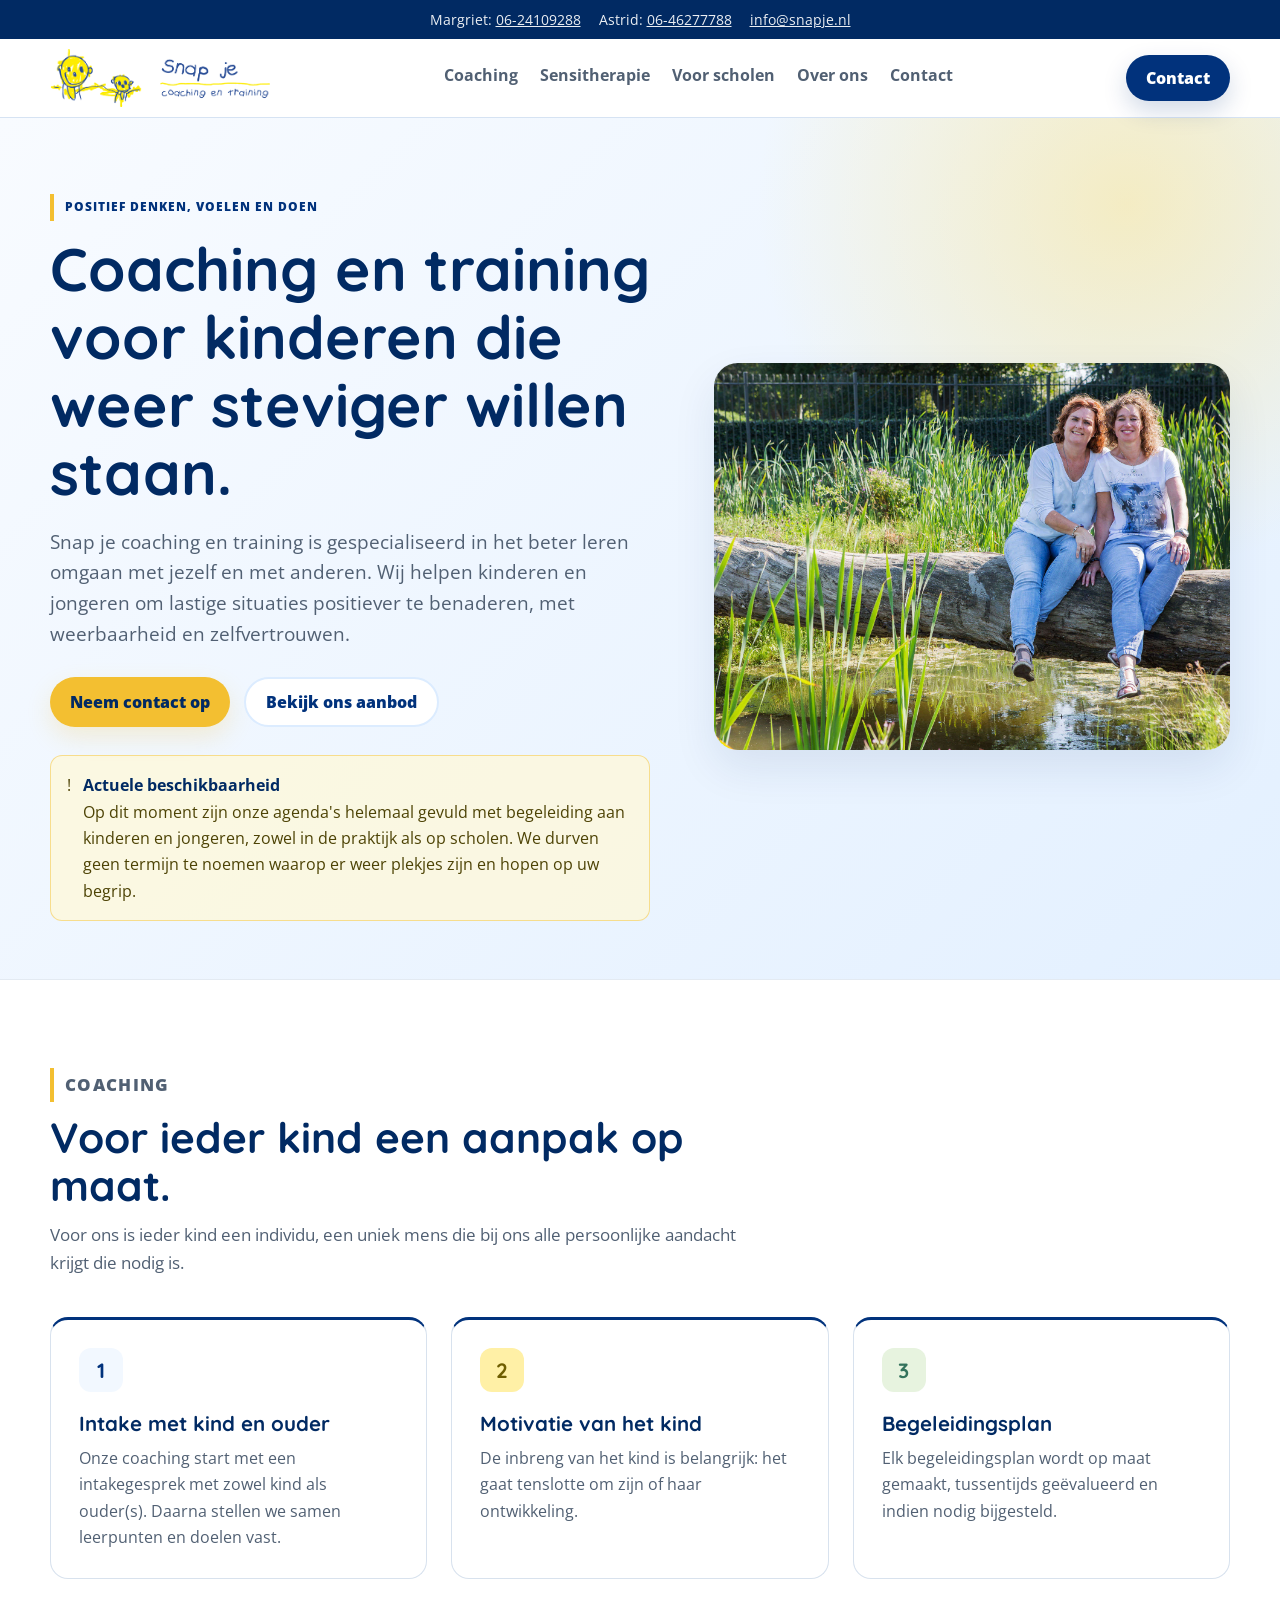
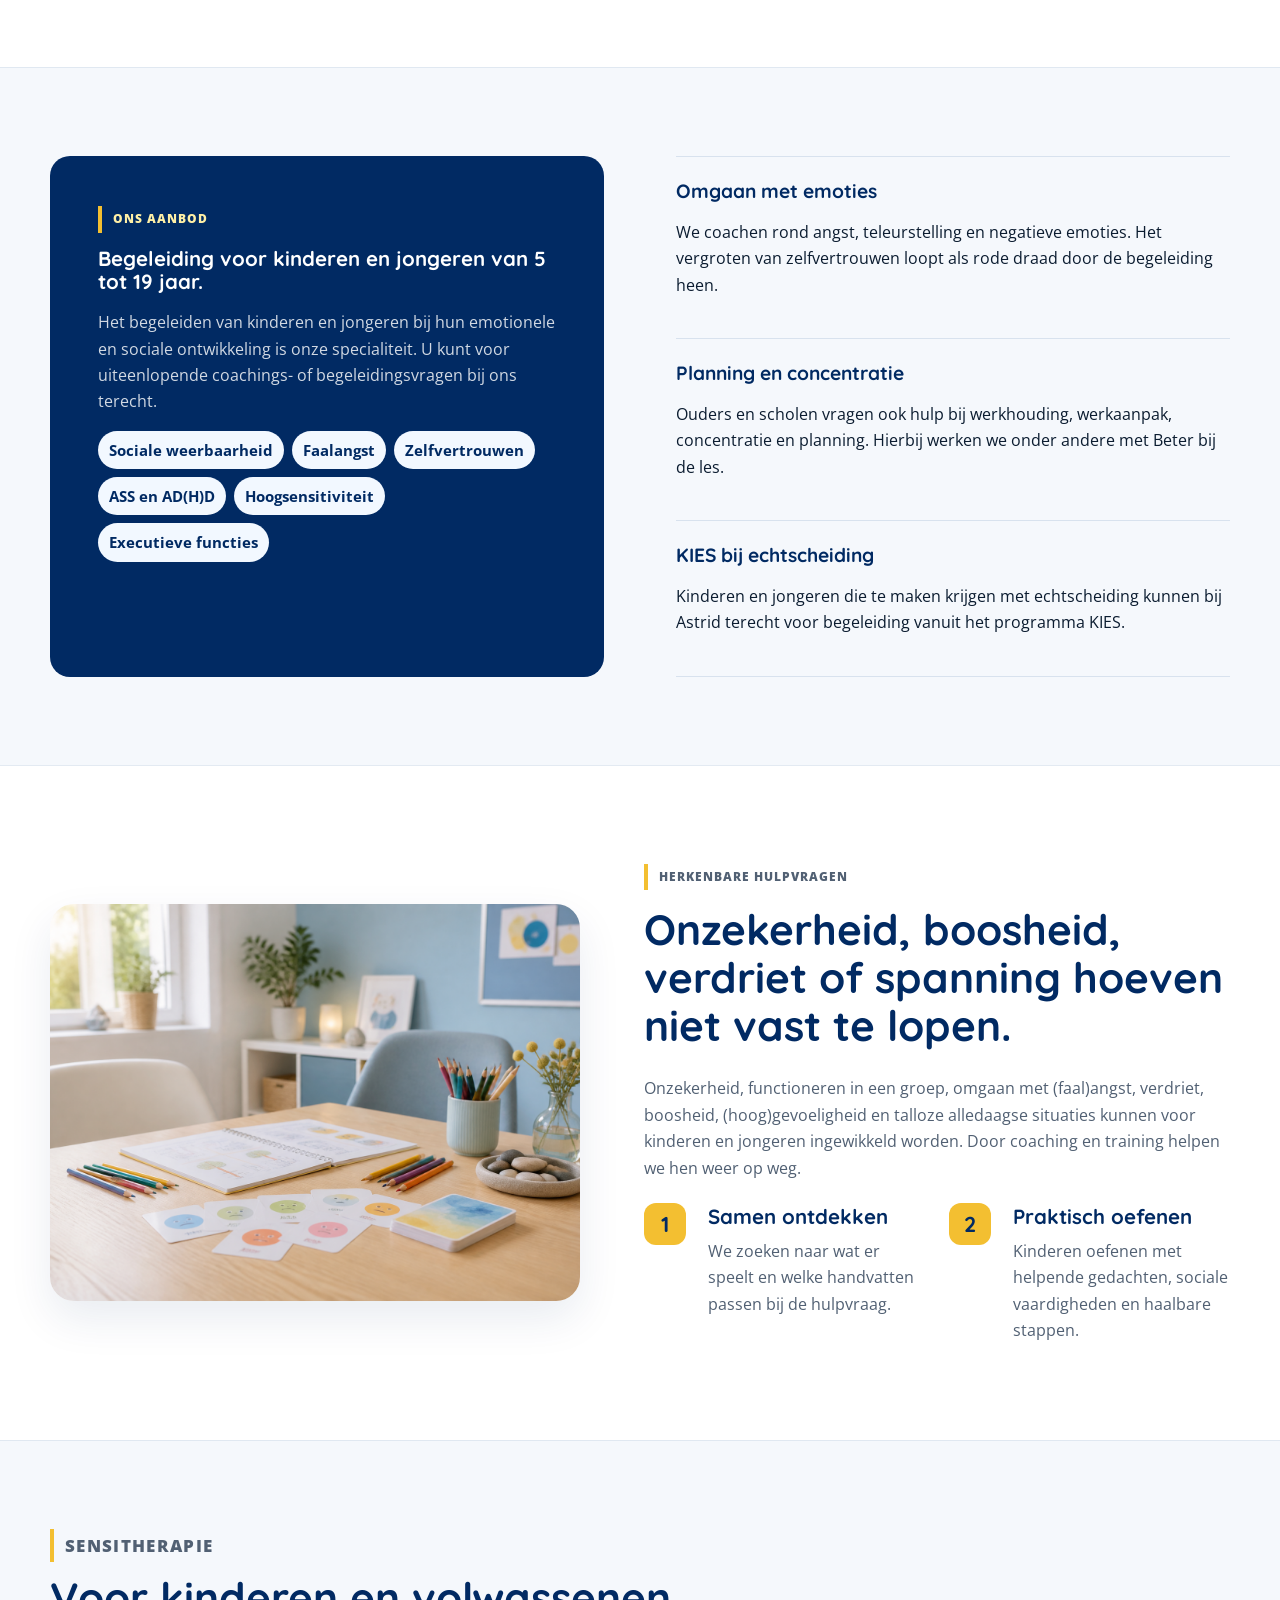
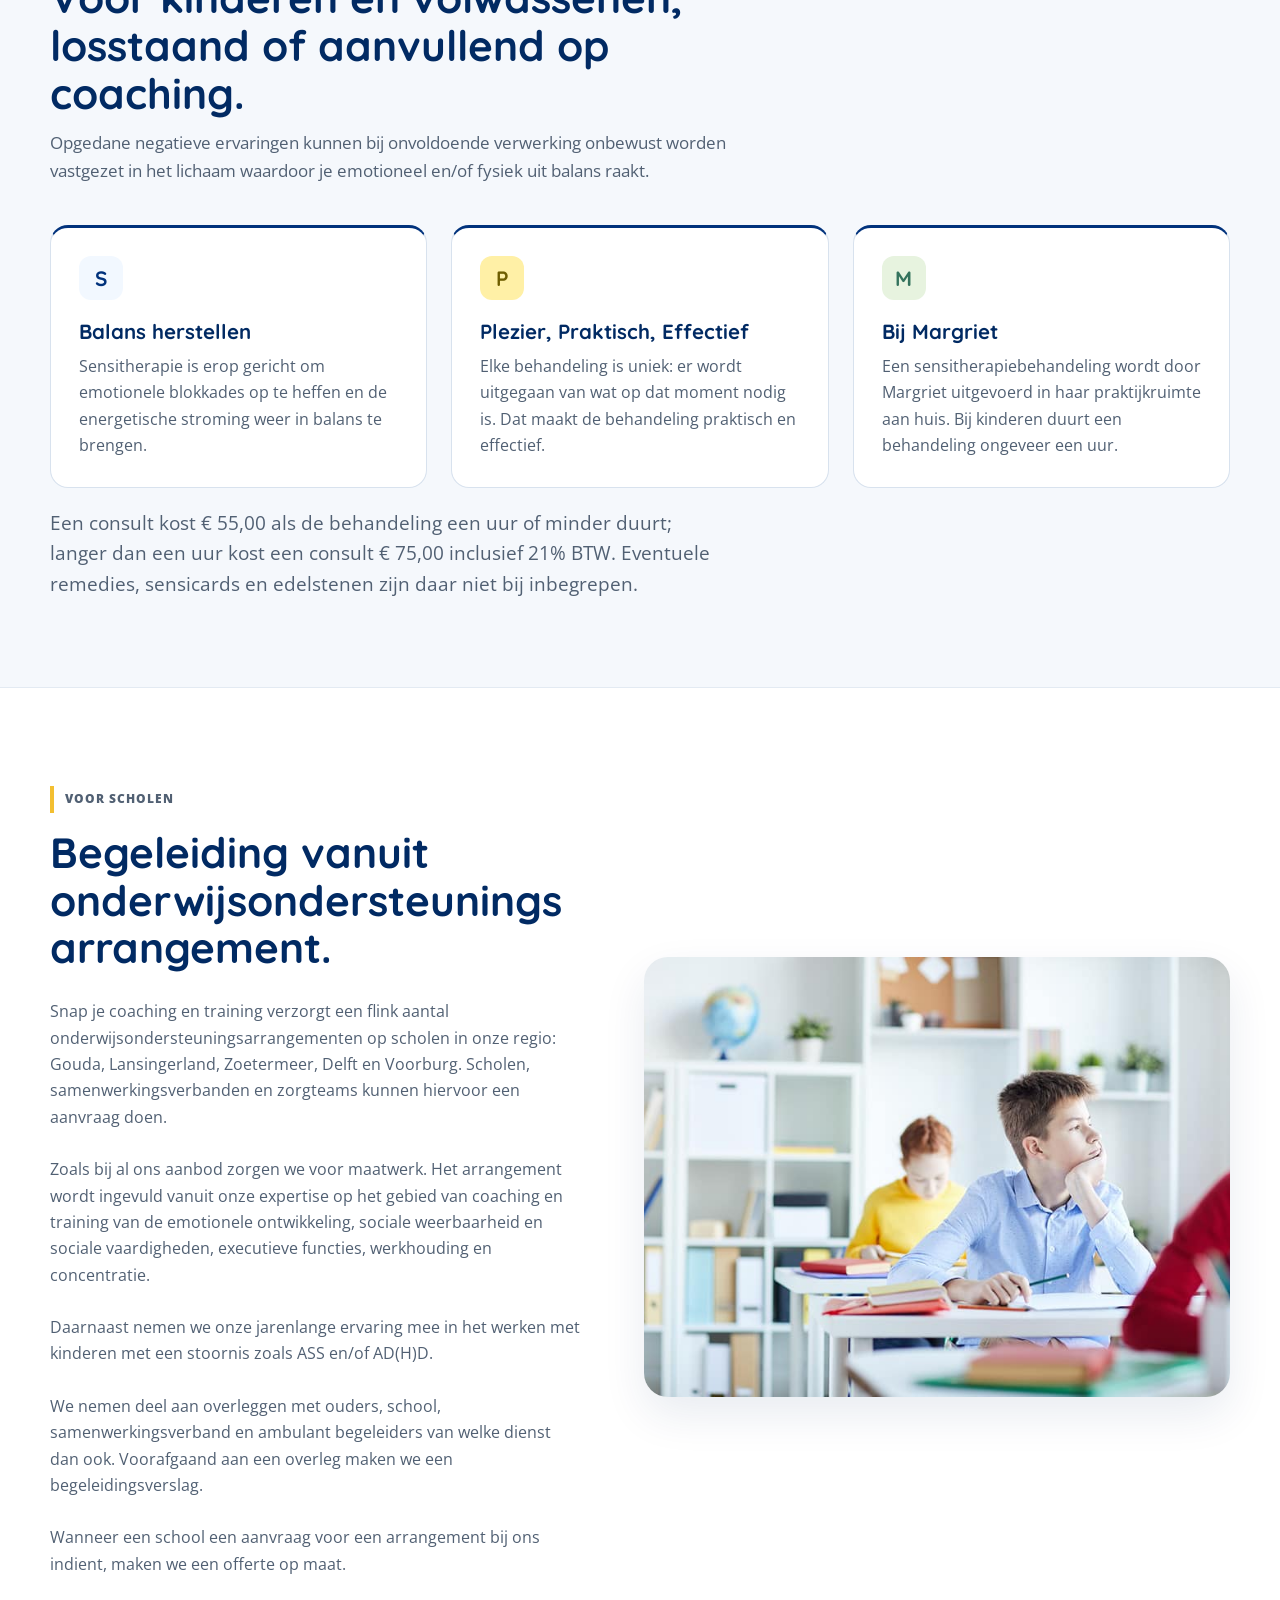
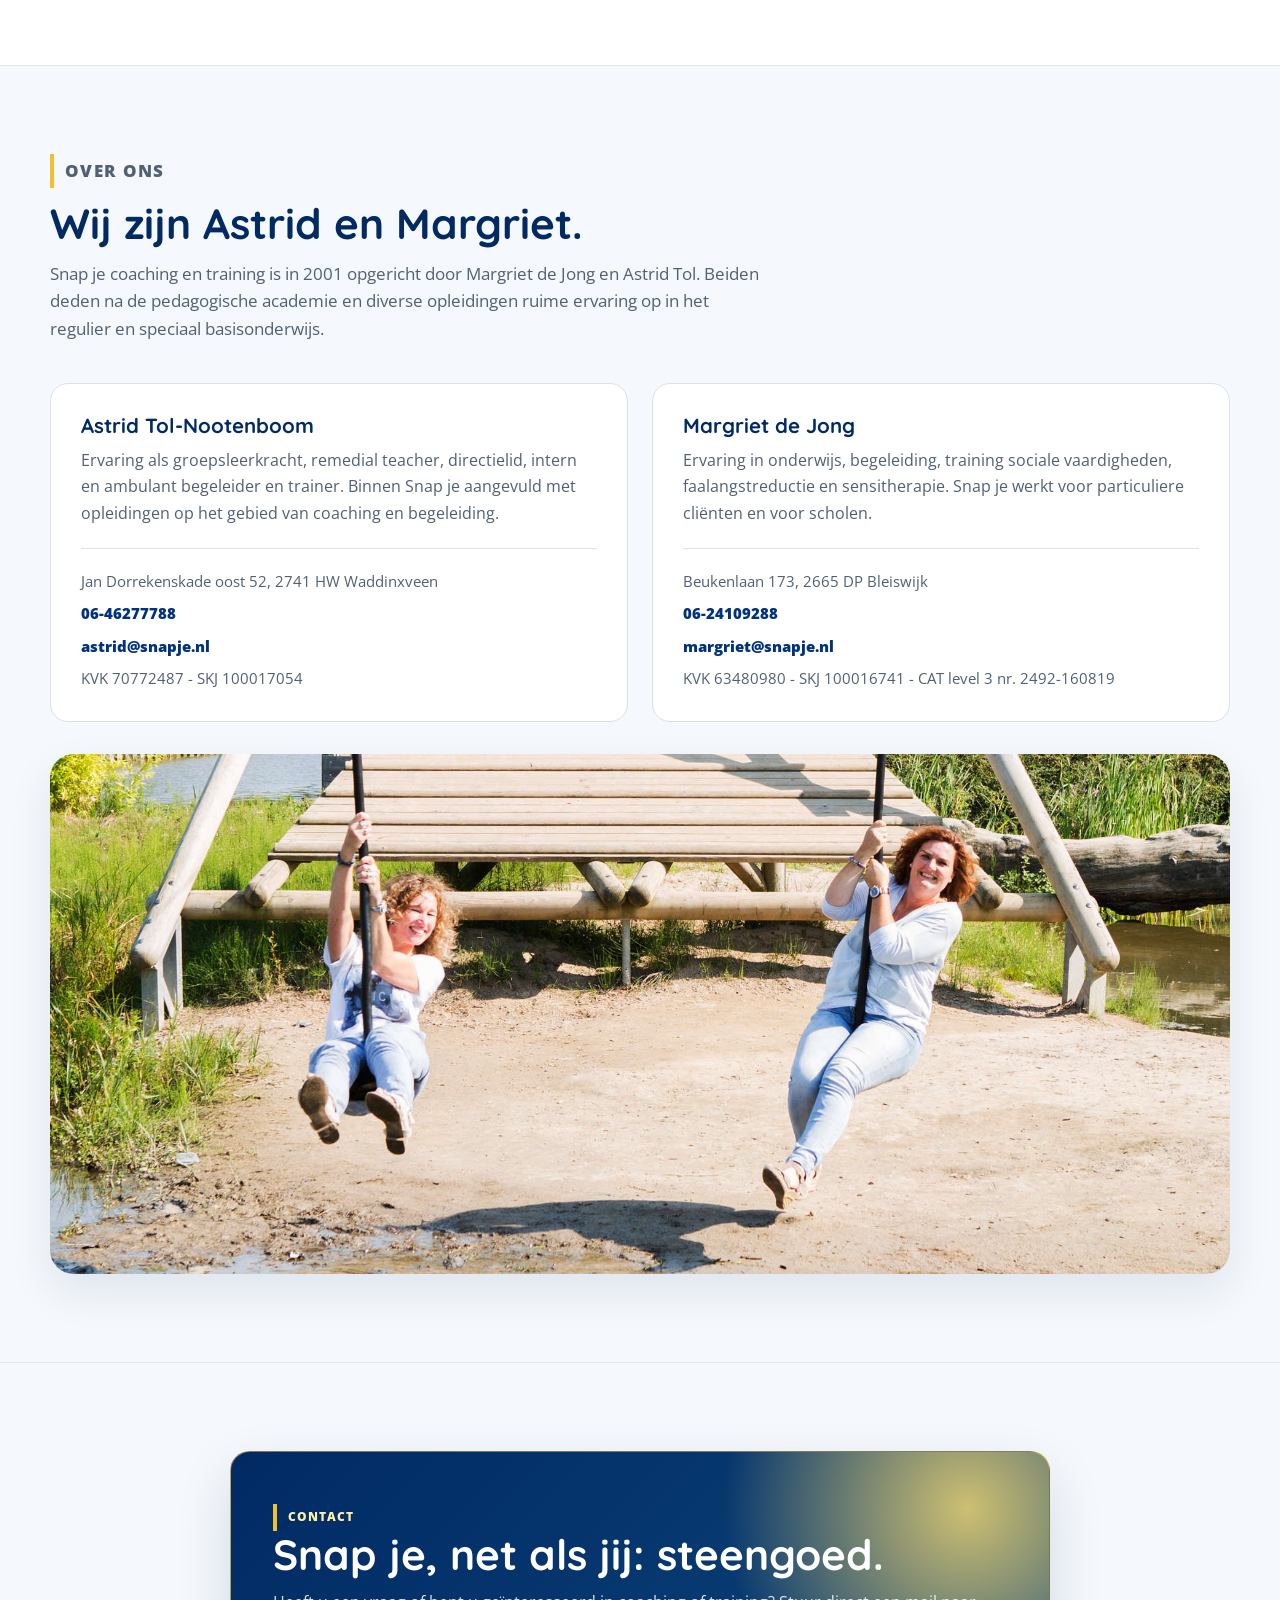
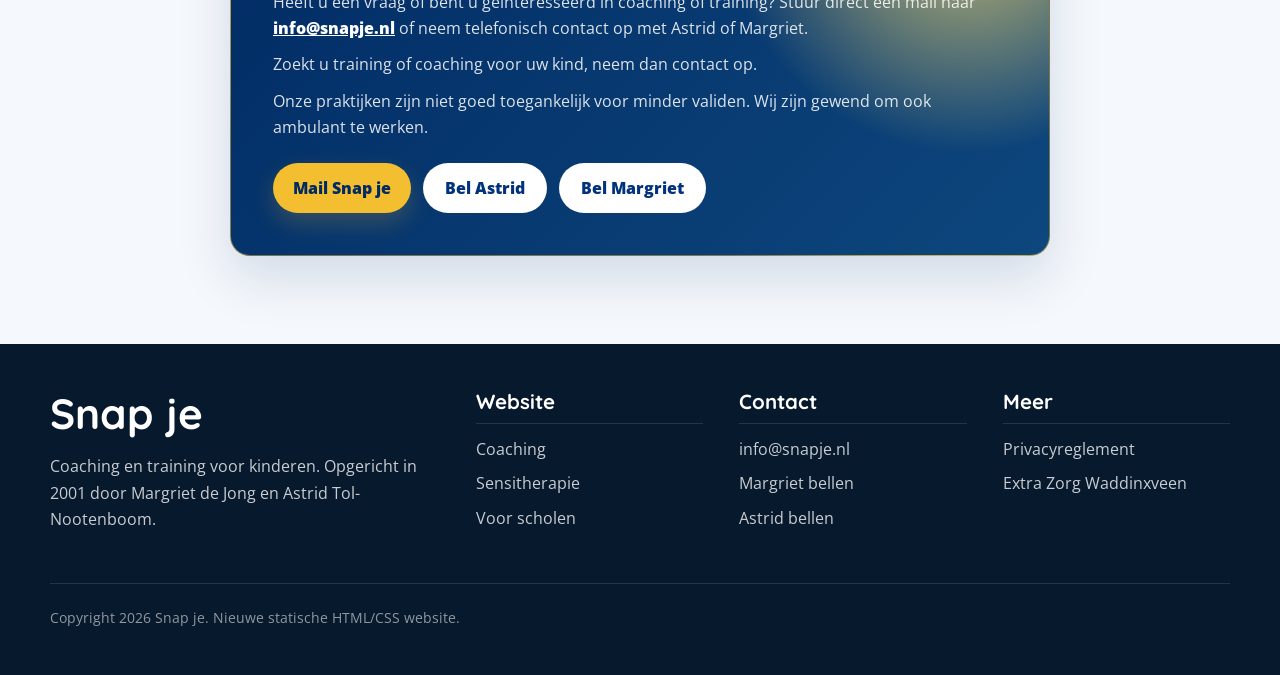
==== index.html @ 2ed3c57d "Polish responsive layout and interactions" ====
<!doctype html>
<html lang="nl">
  <head>
    <meta charset="utf-8">
    <meta name="viewport" content="width=device-width, initial-scale=1">
    <title>Snap je | Coaching en training voor kinderen</title>
    <meta name="description" content="Snap je coaching en training helpt kinderen en jongeren weerbaar en met zelfvertrouwen omgaan met zichzelf en anderen.">
    <link rel="icon" href="assets/photos/snapje-logo-tekst.png" type="image/png">
    <link rel="preconnect" href="https://fonts.googleapis.com">
    <link rel="preconnect" href="https://fonts.gstatic.com" crossorigin>
    <link href="https://fonts.googleapis.com/css2?family=Open+Sans:wght@400;600;700;800&family=Quicksand:wght@600;700;800&display=swap" rel="stylesheet">
    <link rel="stylesheet" href="styles.css">
  </head>
  <body>
    <a class="skip-link" href="#inhoud">Direct naar inhoud</a>

    <div class="topline">
      <div class="container">
        <span>Margriet: <a href="tel:+31624109288">06-24109288</a></span>
        <span>Astrid: <a href="tel:+31646277788">06-46277788</a></span>
        <span><a href="mailto:info@snapje.nl">info@snapje.nl</a></span>
      </div>
    </div>

    <header class="site-header">
      <div class="container nav">
        <a class="brand" href="#home" aria-label="Snap je home">
          <img class="brand-logo" src="assets/photos/snapje-logo-tekst.png" alt="Snap je">
        </a>
        <button class="menu-button" type="button" data-menu-button aria-expanded="false" aria-controls="navigatie" aria-label="Menu openen">
          <span></span><span></span><span></span>
        </button>
        <nav class="nav-links" id="navigatie" data-nav-links aria-label="Hoofdnavigatie">
          <a href="#coaching">Coaching</a>
          <a href="#sensitherapie">Sensitherapie</a>
          <a href="#scholen">Voor scholen</a>
          <a href="#over-ons">Over ons</a>
          <a href="#contact">Contact</a>
        </nav>
        <a class="button primary" href="#contact">Contact</a>
      </div>
    </header>

    <main id="inhoud">
      <section class="hero" id="home">
        <div class="container hero-grid">
          <div>
            <p class="eyebrow">Positief denken, voelen en doen</p>
            <h1>Coaching en training voor kinderen die weer steviger willen staan.</h1>
            <p class="lead">Snap je coaching en training is gespecialiseerd in het beter leren omgaan met jezelf en met anderen. Wij helpen kinderen en jongeren om lastige situaties positiever te benaderen, met weerbaarheid en zelfvertrouwen.</p>
            <div class="hero-actions">
              <a class="button warm" href="#contact">Neem contact op</a>
              <a class="button secondary" href="#coaching">Bekijk ons aanbod</a>
            </div>
            <div class="hero-note" role="note">
              <span aria-hidden="true">!</span>
              <p><strong>Actuele beschikbaarheid</strong>Op dit moment zijn onze agenda's helemaal gevuld met begeleiding aan kinderen en jongeren, zowel in de praktijk als op scholen. We durven geen termijn te noemen waarop er weer plekjes zijn en hopen op uw begrip.</p>
            </div>
          </div>
          <div class="hero-visual">
            <img class="photo-image" src="assets/photos/snapje-boomheader.jpg" alt="Astrid en Margriet van Snap je bij het water.">
          </div>
        </div>
      </section>

      <section id="coaching">
        <div class="container">
          <div class="section-head">
            <p class="eyebrow">Coaching</p>
            <h2>Voor ieder kind een aanpak op maat.</h2>
            <p>Voor ons is ieder kind een individu, een uniek mens die bij ons alle persoonlijke aandacht krijgt die nodig is.</p>
          </div>

          <div class="grid cards-3">
            <article class="card info-card">
              <span class="icon">1</span>
              <h3>Intake met kind en ouder</h3>
              <p>Onze coaching start met een intakegesprek met zowel kind als ouder(s). Daarna stellen we samen leerpunten en doelen vast.</p>
            </article>
            <article class="card info-card">
              <span class="icon">2</span>
              <h3>Motivatie van het kind</h3>
              <p>De inbreng van het kind is belangrijk: het gaat tenslotte om zijn of haar ontwikkeling.</p>
            </article>
            <article class="card info-card">
              <span class="icon">3</span>
              <h3>Begeleidingsplan</h3>
              <p>Elk begeleidingsplan wordt op maat gemaakt, tussentijds geëvalueerd en indien nodig bijgesteld.</p>
            </article>
          </div>
        </div>
      </section>

      <section class="band" id="aanbod">
        <div class="container service-panel">
          <article class="feature">
            <p class="eyebrow">Ons aanbod</p>
            <h3>Begeleiding voor kinderen en jongeren van 5 tot 19 jaar.</h3>
            <p>Het begeleiden van kinderen en jongeren bij hun emotionele en sociale ontwikkeling is onze specialiteit. U kunt voor uiteenlopende coachings- of begeleidingsvragen bij ons terecht.</p>
            <ul class="pill-list" aria-label="Thema's">
              <li>Sociale weerbaarheid</li>
              <li>Faalangst</li>
              <li>Zelfvertrouwen</li>
              <li>ASS en AD(H)D</li>
              <li>Hoogsensitiviteit</li>
              <li>Executieve functies</li>
            </ul>
          </article>
          <div class="service-list">
            <article class="card service-item">
              <h3>Omgaan met emoties</h3>
              <p>We coachen rond angst, teleurstelling en negatieve emoties. Het vergroten van zelfvertrouwen loopt als rode draad door de begeleiding heen.</p>
            </article>
            <article class="card service-item">
              <h3>Planning en concentratie</h3>
              <p>Ouders en scholen vragen ook hulp bij werkhouding, werkaanpak, concentratie en planning. Hierbij werken we onder andere met Beter bij de les.</p>
            </article>
            <article class="card service-item">
              <h3>KIES bij echtscheiding</h3>
              <p>Kinderen en jongeren die te maken krijgen met echtscheiding kunnen bij Astrid terecht voor begeleiding vanuit het programma KIES.</p>
            </article>
          </div>
        </div>
      </section>

      <section>
        <div class="container split">
          <img class="photo-image" src="assets/generated/coachruimte-imagegen.png" alt="Rustige coachruimte met werkboek, kaartjes en kleurpotloden op tafel.">
          <div class="split-content">
            <p class="eyebrow">Herkenbare hulpvragen</p>
            <h2>Onzekerheid, boosheid, verdriet of spanning hoeven niet vast te lopen.</h2>
            <p>Onzekerheid, functioneren in een groep, omgaan met (faal)angst, verdriet, boosheid, (hoog)gevoeligheid en talloze alledaagse situaties kunnen voor kinderen en jongeren ingewikkeld worden. Door coaching en training helpen we hen weer op weg.</p>
            <div class="grid cards-2 steps">
              <article class="card step">
                <h3>Samen ontdekken</h3>
                <p>We zoeken naar wat er speelt en welke handvatten passen bij de hulpvraag.</p>
              </article>
              <article class="card step">
                <h3>Praktisch oefenen</h3>
                <p>Kinderen oefenen met helpende gedachten, sociale vaardigheden en haalbare stappen.</p>
              </article>
            </div>
          </div>
        </div>
      </section>

      <section class="band" id="sensitherapie">
        <div class="container">
          <div class="section-head">
            <p class="eyebrow">Sensitherapie</p>
            <h2>Voor kinderen en volwassenen, losstaand of aanvullend op coaching.</h2>
            <p>Opgedane negatieve ervaringen kunnen bij onvoldoende verwerking onbewust worden vastgezet in het lichaam waardoor je emotioneel en/of fysiek uit balans raakt.</p>
          </div>
          <div class="grid cards-3">
            <article class="card info-card">
              <span class="icon">S</span>
              <h3>Balans herstellen</h3>
              <p>Sensitherapie is erop gericht om emotionele blokkades op te heffen en de energetische stroming weer in balans te brengen.</p>
            </article>
            <article class="card info-card">
              <span class="icon">P</span>
              <h3>Plezier, Praktisch, Effectief</h3>
              <p>Elke behandeling is uniek: er wordt uitgegaan van wat op dat moment nodig is. Dat maakt de behandeling praktisch en effectief.</p>
            </article>
            <article class="card info-card">
              <span class="icon">M</span>
              <h3>Bij Margriet</h3>
              <p>Een sensitherapiebehandeling wordt door Margriet uitgevoerd in haar praktijkruimte aan huis. Bij kinderen duurt een behandeling ongeveer een uur.</p>
            </article>
          </div>
          <p class="lead">Een consult kost &euro; 55,00 als de behandeling een uur of minder duurt; langer dan een uur kost een consult &euro; 75,00 inclusief 21% BTW. Eventuele remedies, sensicards en edelstenen zijn daar niet bij inbegrepen.</p>
        </div>
      </section>

      <section id="scholen">
        <div class="container split">
          <div class="split-content">
            <p class="eyebrow">Voor scholen</p>
            <h2>Begeleiding vanuit onderwijsondersteuningsarrangement.</h2>
            <p>Snap je coaching en training verzorgt een flink aantal onderwijsondersteuningsarrangementen op scholen in onze regio: Gouda, Lansingerland, Zoetermeer, Delft en Voorburg. Scholen, samenwerkingsverbanden en zorgteams kunnen hiervoor een aanvraag doen.</p>
            <p>Zoals bij al ons aanbod zorgen we voor maatwerk. Het arrangement wordt ingevuld vanuit onze expertise op het gebied van coaching en training van de emotionele ontwikkeling, sociale weerbaarheid en sociale vaardigheden, executieve functies, werkhouding en concentratie.</p>
            <p>Daarnaast nemen we onze jarenlange ervaring mee in het werken met kinderen met een stoornis zoals ASS en/of AD(H)D.</p>
            <p>We nemen deel aan overleggen met ouders, school, samenwerkingsverband en ambulant begeleiders van welke dienst dan ook. Voorafgaand aan een overleg maken we een begeleidingsverslag.</p>
            <p>Wanneer een school een aanvraag voor een arrangement bij ons indient, maken we een offerte op maat.</p>
          </div>
          <img class="photo-image" src="assets/photos/voorscholen.jpg" alt="Leerling in een rustige schoolsituatie tijdens begeleiding.">
        </div>
      </section>

      <section id="over-ons">
        <div class="container">
          <div class="section-head">
            <p class="eyebrow">Over ons</p>
            <h2>Wij zijn Astrid en Margriet.</h2>
            <p>Snap je coaching en training is in 2001 opgericht door Margriet de Jong en Astrid Tol. Beiden deden na de pedagogische academie en diverse opleidingen ruime ervaring op in het regulier en speciaal basisonderwijs.</p>
          </div>
          <div class="grid people">
            <article class="card person-card">
              <h3>Astrid Tol-Nootenboom</h3>
              <p>Ervaring als groepsleerkracht, remedial teacher, directielid, intern en ambulant begeleider en trainer. Binnen Snap je aangevuld met opleidingen op het gebied van coaching en begeleiding.</p>
              <div class="person-meta">
                <span>Jan Dorrekenskade oost 52, 2741 HW Waddinxveen</span>
                <a href="tel:+31646277788">06-46277788</a>
                <a href="mailto:astrid@snapje.nl">astrid@snapje.nl</a>
                <span>KVK 70772487 - SKJ 100017054</span>
              </div>
            </article>
            <article class="card person-card">
              <h3>Margriet de Jong</h3>
              <p>Ervaring in onderwijs, begeleiding, training sociale vaardigheden, faalangstreductie en sensitherapie. Snap je werkt voor particuliere cliënten en voor scholen.</p>
              <div class="person-meta">
                <span>Beukenlaan 173, 2665 DP Bleiswijk</span>
                <a href="tel:+31624109288">06-24109288</a>
                <a href="mailto:margriet@snapje.nl">margriet@snapje.nl</a>
                <span>KVK 63480980 - SKJ 100016741 - CAT level 3 nr. 2492-160819</span>
              </div>
            </article>
          </div>
          <figure class="about-photo">
            <img class="photo-image" src="assets/photos/snapje-kabelbaan.jpg" alt="Astrid en Margriet op de kabelbaan.">
          </figure>
        </div>
      </section>

      <section class="band" id="contact">
        <div class="container contact-wrap contact-wrap-single">
          <article class="card contact-card contact-merged">
            <p class="eyebrow">Contact</p>
            <h2>Snap je, net als jij: steengoed.</h2>
            <p>Heeft u een vraag of bent u geïnteresseerd in coaching of training? Stuur direct een mail naar <a href="mailto:info@snapje.nl">info@snapje.nl</a> of neem telefonisch contact op met Astrid of Margriet.</p>
            <p>Zoekt u training of coaching voor uw kind, neem dan contact op.</p>
            <p>Onze praktijken zijn niet goed toegankelijk voor minder validen. Wij zijn gewend om ook ambulant te werken.</p>
            <div class="contact-actions">
              <a class="button warm" href="mailto:info@snapje.nl">Mail Snap je</a>
              <a class="button secondary" href="tel:+31646277788">Bel Astrid</a>
              <a class="button secondary" href="tel:+31624109288">Bel Margriet</a>
            </div>
          </article>
        </div>
      </section>
    </main>

    <footer class="site-footer">
      <div class="container footer-grid">
        <div>
          <h2>Snap je</h2>
          <p>Coaching en training voor kinderen. Opgericht in 2001 door Margriet de Jong en Astrid Tol-Nootenboom.</p>
        </div>
        <div>
          <h3>Website</h3>
          <ul>
            <li><a href="#coaching">Coaching</a></li>
            <li><a href="#sensitherapie">Sensitherapie</a></li>
            <li><a href="#scholen">Voor scholen</a></li>
          </ul>
        </div>
        <div>
          <h3>Contact</h3>
          <ul>
            <li><a href="mailto:info@snapje.nl">info@snapje.nl</a></li>
            <li><a href="tel:+31624109288">Margriet bellen</a></li>
            <li><a href="tel:+31646277788">Astrid bellen</a></li>
          </ul>
        </div>
        <div>
          <h3>Meer</h3>
          <ul>
            <li><a href="privacy.html">Privacyreglement</a></li>
            <li><a href="https://www.extrazorgwaddinxveen.nl/">Extra Zorg Waddinxveen</a></li>
          </ul>
        </div>
      </div>
      <div class="container subfooter">Copyright 2026 Snap je. Nieuwe statische HTML/CSS website.</div>
    </footer>

    <script src="script.js"></script>
  </body>
</html>
---- styles.css ----
:root {
  color-scheme: light;
  --ink: #0b1c30;
  --muted: #516073;
  --blue-900: #012a63;
  --blue-800: #01327c;
  --blue-700: #1f5fa8;
  --blue-100: #dcecff;
  --blue-50: #f2f8ff;
  --yellow-500: #f3bf31;
  --yellow-200: #fff0a6;
  --yellow-100: #fff8d7;
  --green-100: #e7f3df;
  --green-700: #34735d;
  --coral-100: #ffe7da;
  --coral-700: #9c5139;
  --surface: #ffffff;
  --white: #ffffff;
  --line: #d8e2ee;
  --shadow: 0 18px 44px rgba(1, 42, 99, .09);
  --radius: 18px;
  --max: 1180px;
  --page-gutter: clamp(18px, 4vw, 40px);
  --section-space: clamp(58px, 8vw, 88px);
  --ease-out: cubic-bezier(.22, 1, .36, 1);
}

* {
  box-sizing: border-box;
}

html {
  scroll-behavior: smooth;
  overflow-x: hidden;
}

body {
  margin: 0;
  min-width: 320px;
  overflow-x: clip;
  background: var(--surface);
  color: var(--ink);
  font-family: "Open Sans", system-ui, -apple-system, BlinkMacSystemFont, "Segoe UI", sans-serif;
  line-height: 1.65;
  text-rendering: optimizeLegibility;
}

img,
svg {
  display: block;
  max-width: 100%;
}

/* Voorkomt dat lange woorden, mailadressen of links de pagina verbreden. */
p,
li,
h1,
h2,
h3,
a,
span {
  overflow-wrap: anywhere;
}

a {
  color: inherit;
}

:focus-visible {
  outline: 3px solid var(--yellow-500);
  outline-offset: 4px;
}

.skip-link {
  position: absolute;
  left: 16px;
  top: -100px;
  z-index: 100;
  background: var(--blue-900);
  color: var(--white);
  padding: 10px 14px;
  border-radius: 12px;
  transition: top .2s ease;
}

.skip-link:focus {
  top: 16px;
}

.container {
  width: min(var(--max), calc(100% - (2 * var(--page-gutter))));
  margin-inline: auto;
}

.topline {
  background: var(--blue-900);
  color: rgba(255, 255, 255, .92);
  font-size: .88rem;
}

.topline .container {
  display: flex;
  justify-content: center;
  gap: 18px;
  flex-wrap: wrap;
  padding: 8px 0;
}

.site-header {
  position: sticky;
  top: 0;
  z-index: 20;
  background: rgba(255, 255, 255, .94);
  border-bottom: 1px solid rgba(201, 218, 239, .75);
  backdrop-filter: blur(16px);
}

.nav {
  position: relative;
  display: flex;
  align-items: center;
  justify-content: space-between;
  gap: 18px;
  min-height: 78px;
}

.brand {
  display: inline-flex;
  align-items: center;
  gap: 12px;
  color: var(--blue-900);
  text-decoration: none;
}

.brand-logo {
  width: 220px;
  height: auto;
  max-height: 68px;
  object-fit: contain;
}

.nav-links {
  display: flex;
  align-items: center;
  gap: 22px;
}

.nav-links a {
  color: var(--muted);
  font-weight: 700;
  text-decoration: none;
  transition: color .2s ease, transform .2s ease;
}

.nav-links a::after {
  content: "";
  display: block;
  width: 0;
  height: 2px;
  margin-top: 4px;
  background: var(--yellow-500);
  transition: width .25s var(--ease-out);
}

.nav-links a:hover {
  color: var(--blue-800);
  transform: translateY(-1px);
}

.nav-links a:hover::after,
.nav-links a:focus-visible::after {
  width: 100%;
}

.menu-button {
  display: none;
  width: 44px;
  height: 44px;
  border: 1px solid var(--line);
  border-radius: 14px;
  background: var(--white);
  color: var(--blue-900);
}

.menu-button span {
  display: block;
  width: 20px;
  height: 2px;
  margin: 5px auto;
  background: currentColor;
  border-radius: 2px;
  transition: transform .25s var(--ease-out), opacity .2s ease;
}

.menu-button[aria-expanded="true"] span:nth-child(1) {
  transform: translateY(7px) rotate(45deg);
}

.menu-button[aria-expanded="true"] span:nth-child(2) {
  opacity: 0;
}

.menu-button[aria-expanded="true"] span:nth-child(3) {
  transform: translateY(-7px) rotate(-45deg);
}

.button {
  display: inline-flex;
  align-items: center;
  justify-content: center;
  min-height: 46px;
  padding: 12px 20px;
  border: 0;
  border-radius: 999px;
  font: 800 .98rem "Open Sans", sans-serif;
  text-decoration: none;
  cursor: pointer;
  transition: transform .25s var(--ease-out), box-shadow .25s ease, background .2s ease;
}

.button:hover {
  transform: translateY(-2px);
}

.button:active {
  transform: translateY(0) scale(.98);
}

.button.primary {
  background: var(--blue-800);
  color: var(--white);
  box-shadow: 0 10px 24px rgba(1, 50, 124, .18);
}

.button.primary:hover {
  background: var(--blue-700);
}

.button.secondary {
  background: var(--white);
  color: var(--blue-800);
  border: 2px solid var(--blue-100);
}

.button.warm {
  background: var(--yellow-500);
  color: var(--blue-900);
  box-shadow: 0 10px 24px rgba(243, 191, 49, .2);
}

.hero {
  position: relative;
  overflow: hidden;
  padding: 74px 0 58px;
  background:
    radial-gradient(circle at 88% 10%, rgba(255, 224, 113, .42), transparent 27%),
    linear-gradient(135deg, #f8fbff 0%, #e3f0ff 100%);
}

.hero-grid {
  display: grid;
  grid-template-columns: minmax(0, 1fr) minmax(360px, .86fr);
  align-items: center;
  gap: clamp(40px, 5vw, 64px);
}

.eyebrow {
  display: inline-flex;
  width: fit-content;
  align-items: center;
  gap: 8px;
  margin: 0 0 14px;
  padding: 3px 0 3px 11px;
  border-left: 4px solid var(--yellow-500);
  border-radius: 0;
  background: transparent;
  color: var(--blue-800);
  font-size: .78rem;
  font-weight: 800;
  letter-spacing: .08em;
  text-transform: uppercase;
}

h1,
h2,
h3 {
  margin: 0;
  color: var(--blue-900);
  font-family: Quicksand, sans-serif;
  line-height: 1.13;
  letter-spacing: 0;
}

h1 {
  max-width: 790px;
  font-size: clamp(2.35rem, 4.7vw, 4.35rem);
}

h2 {
  font-size: clamp(2rem, 3.3vw, 3.25rem);
}

h3 {
  font-size: 1.28rem;
}

.lead {
  max-width: 680px;
  margin: 20px 0 0;
  color: var(--muted);
  font-size: 1.16rem;
}

.hero-actions {
  display: flex;
  flex-wrap: wrap;
  gap: 14px;
  margin-top: 28px;
}

.hero-note {
  display: flex;
  gap: 12px;
  align-items: flex-start;
  margin-top: 28px;
  padding: 16px;
  border: 1px solid rgba(243, 191, 49, .48);
  border-radius: 12px;
  background: rgba(255, 248, 215, .72);
  color: #4d4305;
}

.hero-note strong {
  display: block;
  color: var(--blue-900);
}

.hero-note p {
  margin: 0;
}

.hero-visual {
  position: relative;
}

.hero-visual img {
  aspect-ratio: 4 / 3;
  object-fit: cover;
  object-position: 64% 50%;
  border-radius: 24px;
  box-shadow: var(--shadow);
  transform: none;
}

.hero-visual::after {
  content: "";
  position: absolute;
  right: -22px;
  bottom: -22px;
  z-index: -1;
  width: 72%;
  height: 62%;
  border-radius: 24px;
  background: var(--yellow-500);
}

section {
  padding: var(--section-space) 0;
  scroll-margin-top: 92px;
}

main > section:not(.hero) {
  border-top: 1px solid rgba(216, 226, 238, .72);
}

#aanbod,
#sensitherapie,
#over-ons {
  background: #f5f8fc;
}

.section-head {
  display: grid;
  gap: 12px;
  max-width: 720px;
  margin-bottom: 40px;
}

.section-head.center {
  margin-inline: 0;
  text-align: left;
}

.section-head p {
  margin: 0;
  color: var(--muted);
  font-size: 1.05rem;
}

.grid {
  display: grid;
  gap: 24px;
}

.cards-3 {
  grid-template-columns: repeat(3, minmax(0, 1fr));
}

.cards-2 {
  grid-template-columns: repeat(2, minmax(0, 1fr));
}

.card {
  min-width: 0;
  border: 1px solid var(--line);
  border-radius: var(--radius);
  background: var(--white);
  box-shadow: none;
  transition: transform .35s var(--ease-out), box-shadow .35s ease, border-color .35s ease;
}

@media (hover: hover) and (pointer: fine) {
  .info-card:hover,
  .person-card:hover {
    transform: translateY(-3px);
    border-color: rgba(31, 95, 168, .28);
    box-shadow: 0 16px 38px rgba(1, 50, 124, .08);
  }
}

.info-card {
  padding: 28px;
  border-top: 3px solid var(--blue-800);
}

.info-card p,
.split-content p,
.person-card p,
.contact-card p {
  margin: 10px 0 0;
  color: var(--muted);
}

.icon {
  display: grid;
  place-items: center;
  width: 44px;
  height: 44px;
  margin-bottom: 20px;
  border-radius: 12px;
  background: var(--blue-50);
  color: var(--blue-800);
  font-family: Quicksand, sans-serif;
  font-size: 1.3rem;
  font-weight: 800;
}

.info-card:nth-child(2) .icon,
.info-card:nth-child(5) .icon {
  background: var(--yellow-200);
  color: #6f5e00;
}

.info-card:nth-child(3) .icon,
.info-card:nth-child(6) .icon {
  background: var(--green-100);
  color: var(--green-700);
}

.band {
  background: #f5f8fc;
}

.split {
  display: grid;
  grid-template-columns: .95fr 1.05fr;
  align-items: center;
  gap: clamp(36px, 5vw, 64px);
}

.split img {
  width: 100%;
  aspect-ratio: 4 / 3;
  object-fit: cover;
  border-radius: 24px;
  box-shadow: var(--shadow);
  transition: transform .55s var(--ease-out), box-shadow .4s ease;
}

@media (hover: hover) and (pointer: fine) {
  .split img:hover,
  .about-photo img:hover {
    transform: scale(1.012);
    box-shadow: 0 28px 70px rgba(1, 50, 124, .15);
  }
}

.split-content {
  display: grid;
  gap: 16px;
}

.pill-list {
  display: flex;
  flex-wrap: wrap;
  gap: 8px;
  margin: 6px 0 0;
  padding: 0;
  list-style: none;
}

.pill-list li {
  padding: 7px 11px;
  border-radius: 999px;
  background: var(--blue-50);
  color: var(--blue-900);
  font-size: .92rem;
  font-weight: 700;
}

.steps {
  counter-reset: steps;
}

.step {
  position: relative;
  padding: 8px 0 8px 64px;
  border: 0;
  border-radius: 0;
  background: transparent;
}

.step::before {
  counter-increment: steps;
  content: counter(steps);
  display: grid;
  place-items: center;
  position: absolute;
  top: 6px;
  left: 0;
  width: 42px;
  height: 42px;
  margin: 0;
  border-radius: 12px;
  background: var(--yellow-500);
  color: var(--blue-900);
  font-family: Quicksand, sans-serif;
  font-size: 1.35rem;
  font-weight: 800;
}

.service-panel {
  display: grid;
  grid-template-columns: 1fr 1fr;
  gap: clamp(34px, 6vw, 72px);
  align-items: stretch;
}

.feature {
  padding: clamp(30px, 4vw, 48px);
  border-radius: 20px;
  background: var(--blue-900);
  color: rgba(255, 255, 255, .86);
}

.feature h3 {
  color: var(--white);
}

.feature p {
  color: rgba(255, 255, 255, .82);
}

.feature .eyebrow {
  color: var(--yellow-200);
  border-left-color: var(--yellow-500);
}

.service-list {
  display: grid;
  gap: 0;
  align-content: center;
}

.service-item {
  padding: 24px 0;
  border: 0;
  border-bottom: 1px solid var(--line);
  border-radius: 0;
  background: transparent;
}

.service-item:first-child {
  border-top: 1px solid var(--line);
}

.service-item h3 {
  font-size: 1.2rem;
}

.people {
  grid-template-columns: repeat(2, minmax(0, 1fr));
}

.person-card {
  padding: 30px;
}

.about-photo {
  margin: 32px 0 0;
}

.about-photo img {
  width: 100%;
  max-height: 520px;
  object-fit: cover;
  object-position: center;
  border-radius: 24px;
  box-shadow: var(--shadow);
  transition: transform .55s var(--ease-out), box-shadow .4s ease;
}

/* Scrollanimaties worden door script.js geactiveerd. Zonder JavaScript blijft
   alle inhoud gewoon zichtbaar. */
.has-reveal .reveal {
  opacity: 0;
  transform: translateY(22px);
  transition: opacity .7s var(--ease-out), transform .7s var(--ease-out);
  transition-delay: var(--reveal-delay, 0ms);
}

.has-reveal .reveal.is-visible {
  opacity: 1;
  transform: translateY(0);
}

.person-meta {
  display: grid;
  gap: 7px;
  margin-top: 22px;
  padding-top: 20px;
  border-top: 1px solid var(--line);
  color: var(--muted);
  font-size: .96rem;
}

.person-meta a {
  color: var(--blue-800);
  font-weight: 800;
  text-decoration: none;
}

.contact-wrap {
  display: grid;
  grid-template-columns: .9fr 1.1fr;
  gap: 24px;
  align-items: start;
}

.contact-wrap-single {
  grid-template-columns: minmax(0, 820px);
  justify-content: center;
}

.contact-card {
  padding: 30px;
  background: var(--yellow-100);
  border-color: rgba(243, 191, 49, .5);
}

.contact-merged {
  padding: 42px;
  overflow: hidden;
  background:
    radial-gradient(circle at 90% 14%, rgba(255, 224, 113, .8), transparent 30%),
    linear-gradient(135deg, var(--blue-900), #0d477d);
  color: rgba(255, 255, 255, .86);
  border-radius: 20px;
  box-shadow: 0 22px 54px rgba(1, 42, 99, .14);
}

.contact-merged h2 {
  color: var(--white);
}

.contact-merged p {
  color: rgba(255, 255, 255, .86);
}

.contact-merged a:not(.button) {
  color: var(--white);
  font-weight: 800;
}

.contact-merged .eyebrow {
  color: var(--yellow-200);
}

.contact-merged .button.secondary {
  border-color: rgba(255, 255, 255, .45);
}

.contact-actions {
  display: flex;
  flex-wrap: wrap;
  gap: 12px;
  margin-top: 22px;
}

.site-footer {
  padding: 46px 0;
  background: #07192d;
  color: rgba(255, 255, 255, .78);
}

.footer-grid {
  display: grid;
  grid-template-columns: 1.2fr repeat(3, .7fr);
  gap: 36px;
}

.site-footer h2,
.site-footer h3 {
  color: var(--white);
}

.site-footer ul {
  display: grid;
  gap: 8px;
  margin: 12px 0 0;
  padding: 0;
  list-style: none;
}

.site-footer h3 {
  padding-bottom: 10px;
  border-bottom: 1px solid rgba(255, 255, 255, .12);
}

.site-footer a {
  color: rgba(255, 255, 255, .78);
  text-decoration: none;
}

.site-footer a:hover {
  color: var(--yellow-200);
}

.subfooter {
  margin-top: 34px;
  padding-top: 22px;
  border-top: 1px solid rgba(255, 255, 255, .12);
  color: rgba(255, 255, 255, .55);
  font-size: .9rem;
}

.privacy-main {
  padding: 70px 0;
  background: var(--white);
}

.prose {
  max-width: 860px;
}

.prose h1 {
  margin-bottom: 20px;
}

.prose h2 {
  margin-top: 34px;
  font-size: 1.8rem;
}

.prose p,
.prose li {
  color: var(--muted);
}

@media (max-width: 980px) {
  .hero-grid,
  .split,
  .service-panel,
  .contact-wrap {
    grid-template-columns: 1fr;
  }

  .contact-merged {
    padding: 32px;
  }

  .cards-3,
  .people {
    grid-template-columns: repeat(2, minmax(0, 1fr));
  }

  .footer-grid {
    grid-template-columns: repeat(2, minmax(0, 1fr));
  }

  .hero {
    padding-top: 60px;
  }

  .hero-visual {
    width: min(100%, 720px);
    margin-inline: auto;
  }
}

/* Op kleinere tablets krijgt de navigatie bewust een menu; zo blijven labels
   en de contactknop ruim leesbaar in plaats van over meerdere regels te vallen. */
@media (max-width: 900px) {
  .nav {
    min-height: 68px;
  }

  .brand-logo {
    width: clamp(150px, 48vw, 200px);
  }

  .menu-button {
    display: inline-block;
  }

  .nav-links {
    position: absolute;
    top: calc(100% + 10px);
    right: 0;
    left: 0;
    display: none;
    flex-direction: column;
    align-items: stretch;
    gap: 0;
    padding: 12px;
    border: 1px solid var(--line);
    border-radius: 20px;
    background: var(--white);
    box-shadow: var(--shadow);
  }

  .nav-links.is-open {
    display: flex;
    animation: menu-in .25s var(--ease-out) both;
  }

  .nav-links a {
    padding: 12px;
    border-radius: 12px;
  }

  .nav .button {
    display: none;
  }
}

@media (max-width: 760px) {

  .hero {
    padding-top: 44px;
  }

  .hero-grid {
    gap: 34px;
  }

  .hero-actions .button {
    width: 100%;
  }

  .cards-3,
  .cards-2,
  .people,
  .footer-grid {
    grid-template-columns: 1fr;
  }

  .info-card,
  .person-card,
  .contact-card,
  .feature {
    padding: 22px;
  }

  .contact-actions .button {
    width: 100%;
  }

  .contact-merged {
    padding: 24px;
  }

  .topline .container {
    gap: 4px 14px;
    padding-block: 7px;
    font-size: .8rem;
  }

  h1 {
    font-size: clamp(2rem, 10vw, 3rem);
  }

  h2 {
    font-size: clamp(1.75rem, 8vw, 2.45rem);
  }

  .hero-visual img,
  .split img,
  .about-photo img {
    border-radius: 24px;
  }

  .hero-visual::after {
    right: -10px;
    bottom: -12px;
  }
}

@media (max-width: 420px) {
  :root {
    --page-gutter: 16px;
  }

  .topline .container {
    justify-content: flex-start;
  }

  .topline span:last-child {
    flex-basis: 100%;
  }

  .hero-note,
  .info-card,
  .person-card,
  .contact-card,
  .feature,
  .service-item {
    padding: 20px;
  }

  .pill-list {
    gap: 7px;
  }

  .pill-list li {
    padding: 7px 10px;
    font-size: .84rem;
  }
}

@keyframes menu-in {
  from { opacity: 0; transform: translateY(-8px) scale(.98); }
  to { opacity: 1; transform: translateY(0) scale(1); }
}

@media (prefers-reduced-motion: reduce) {
  html {
    scroll-behavior: auto;
  }

  *,
  *::before,
  *::after {
    animation-duration: .01ms !important;
    animation-iteration-count: 1 !important;
    scroll-behavior: auto !important;
    transition-duration: .01ms !important;
  }

  .has-reveal .reveal {
    opacity: 1;
    transform: none;
  }
}
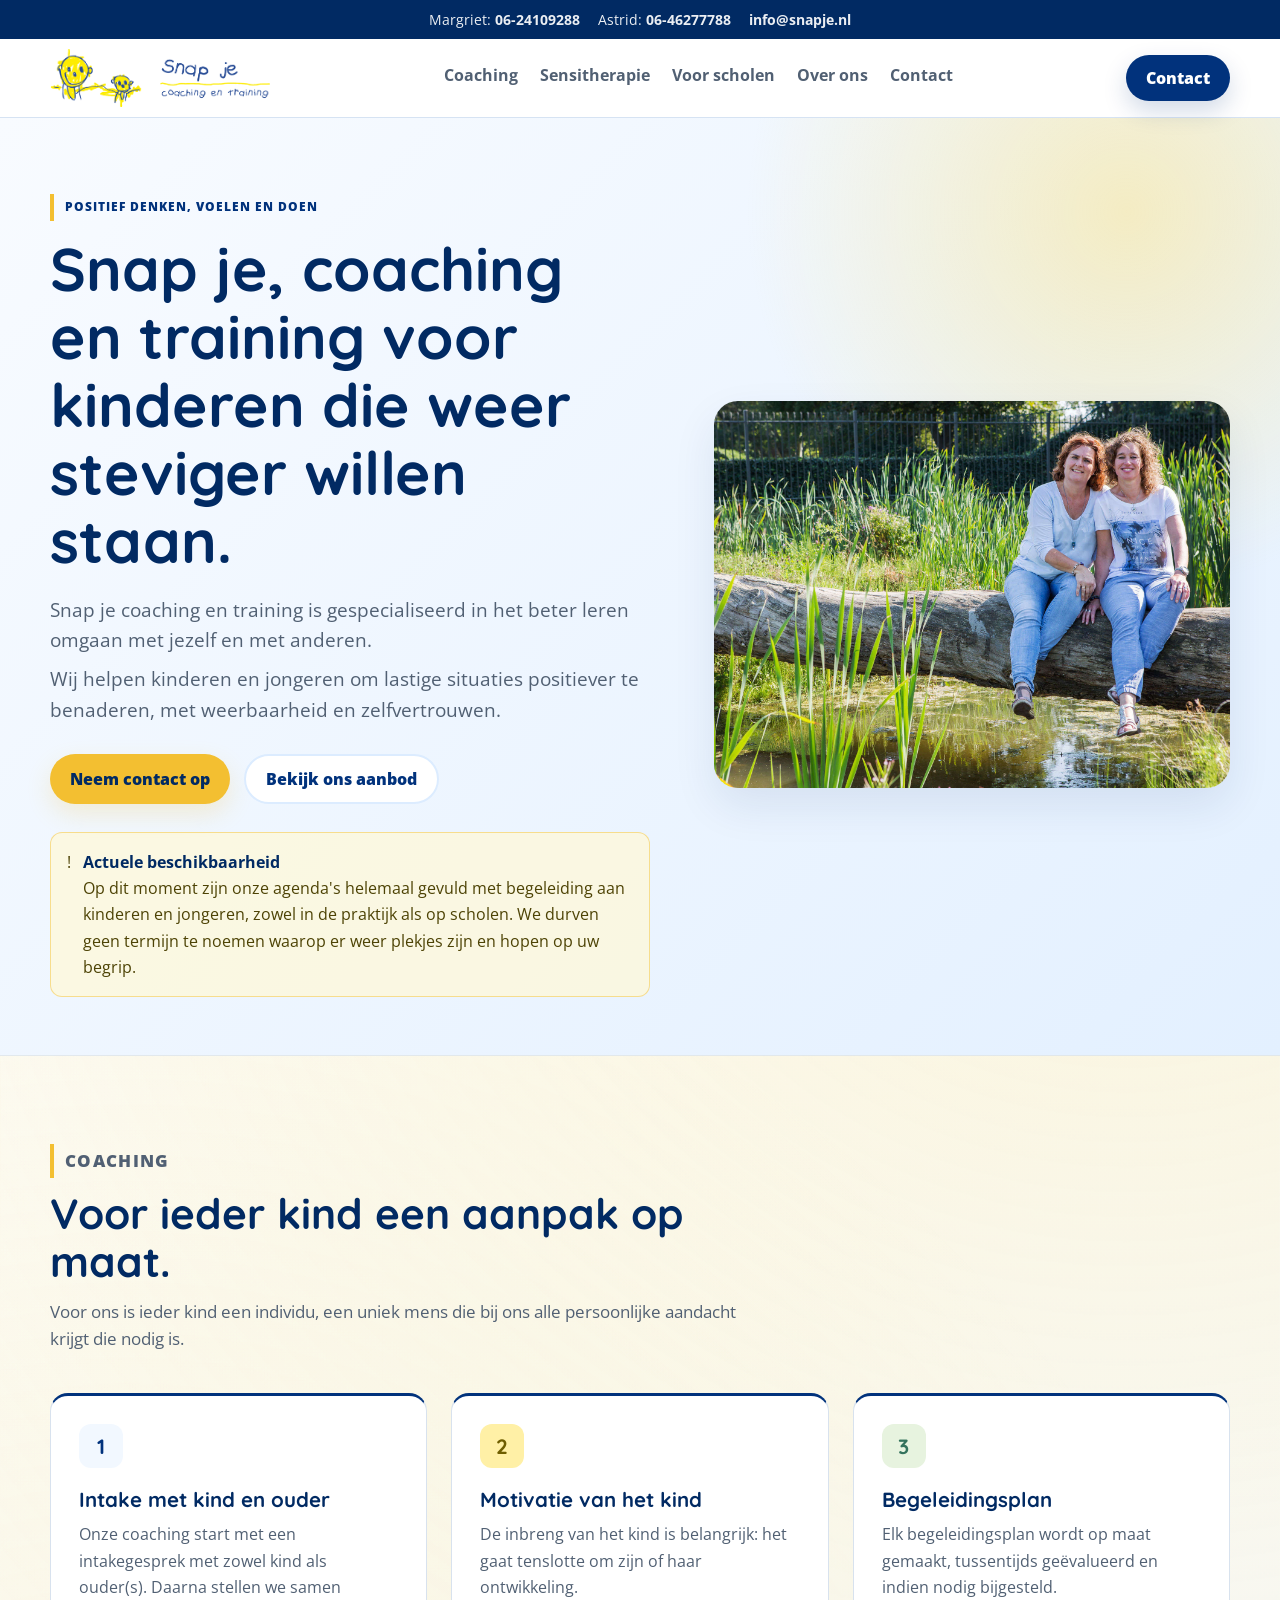
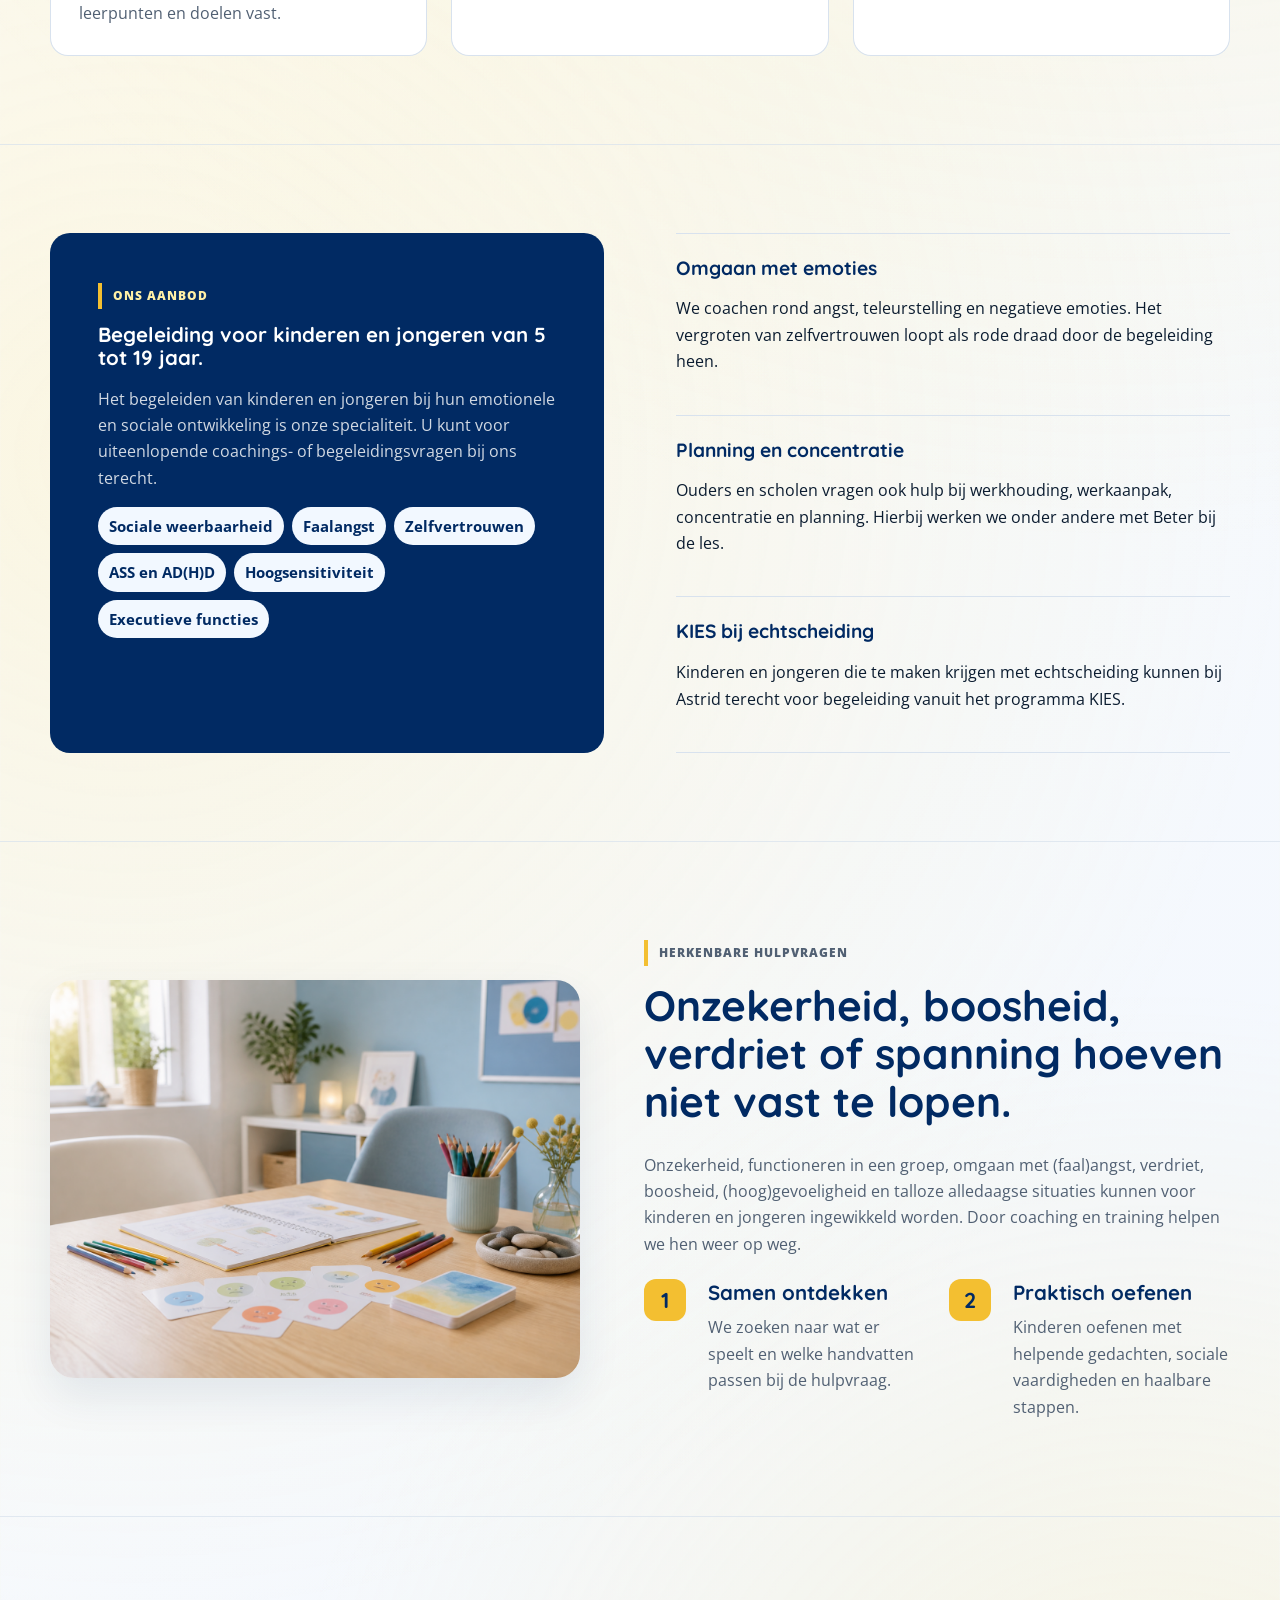
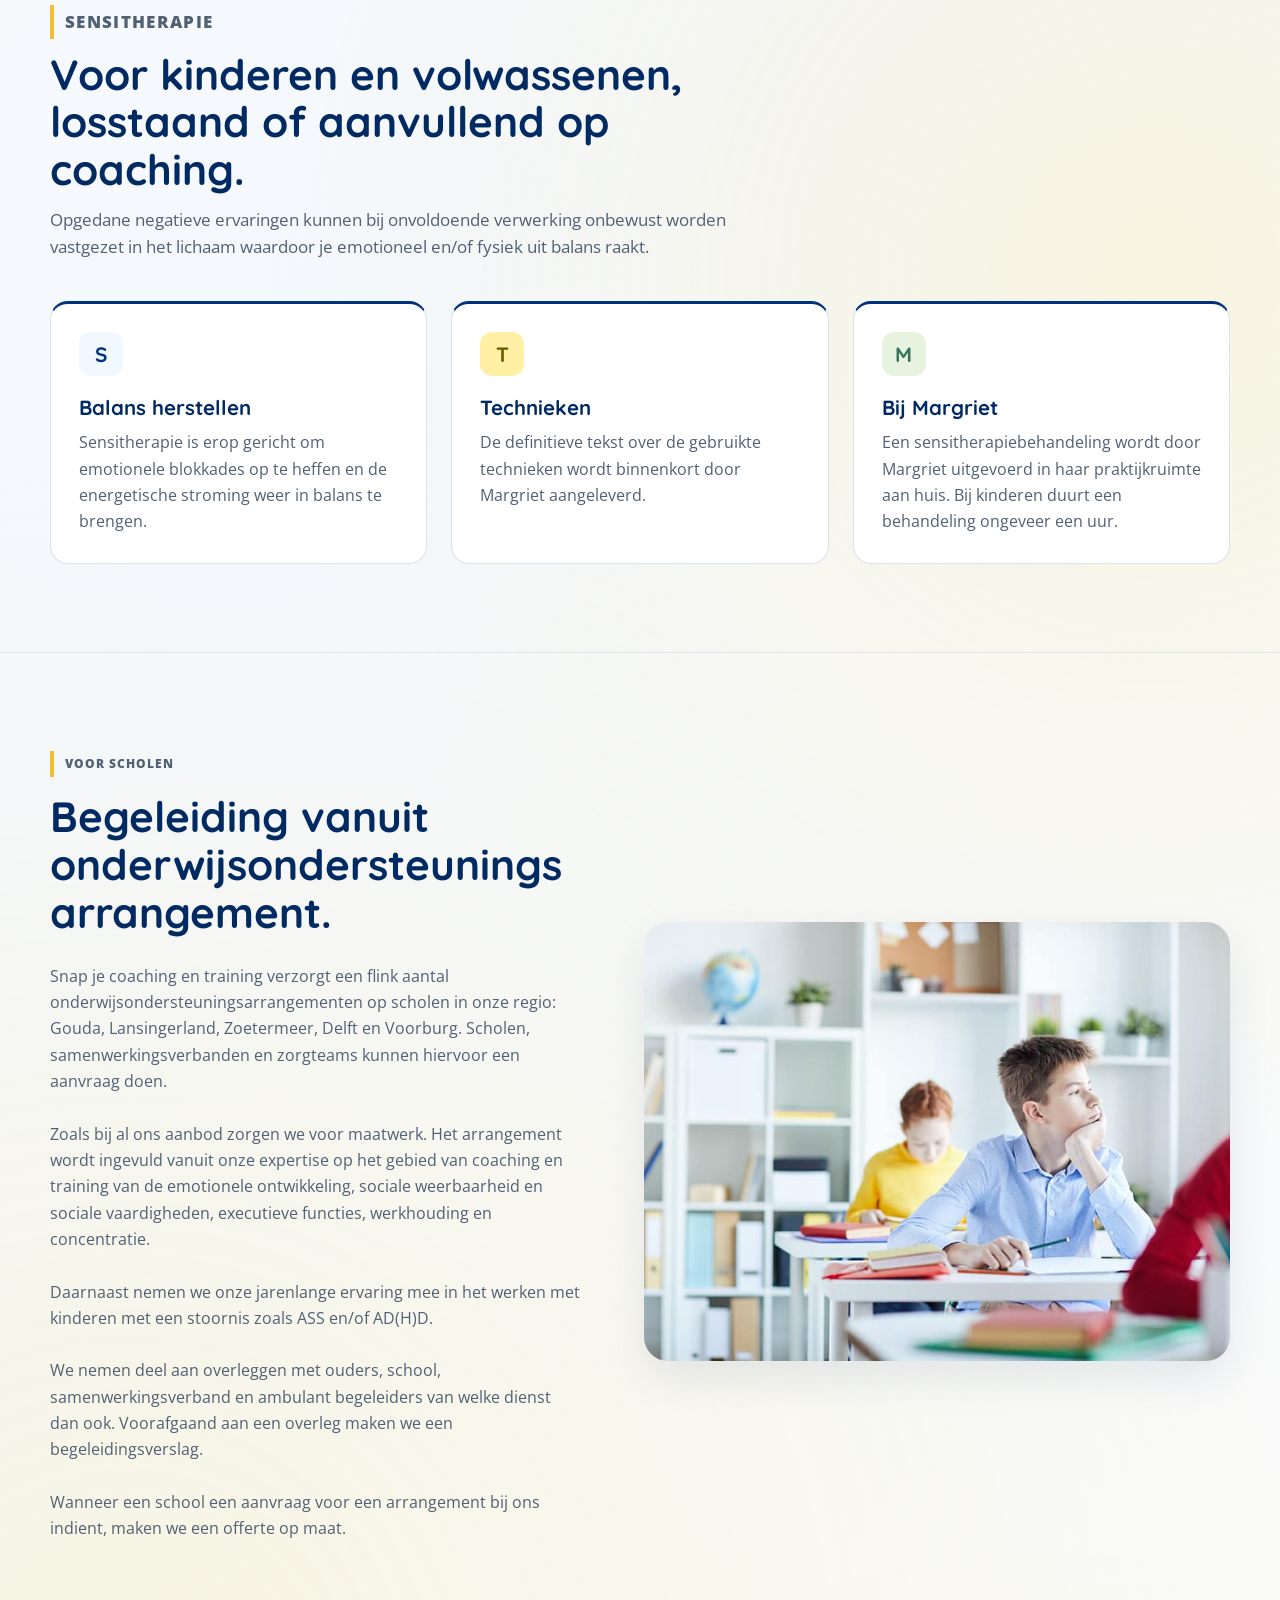
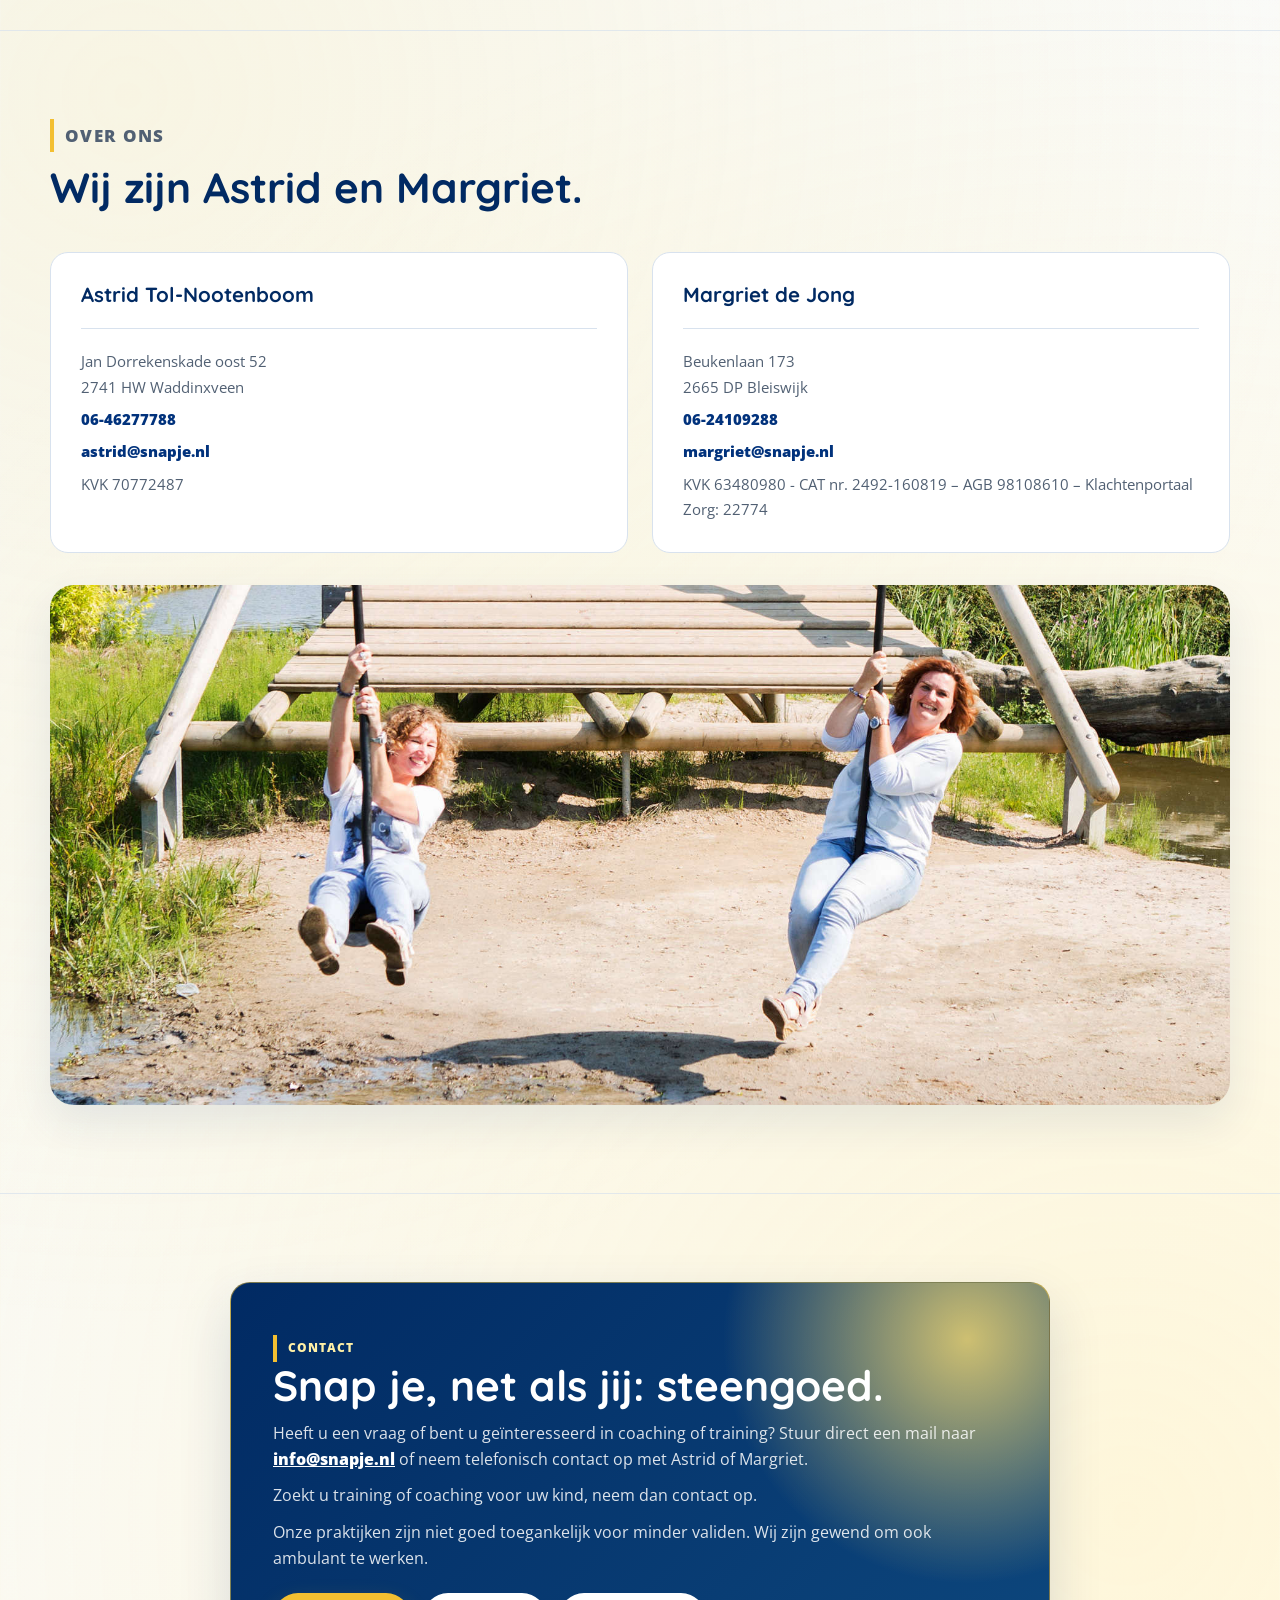
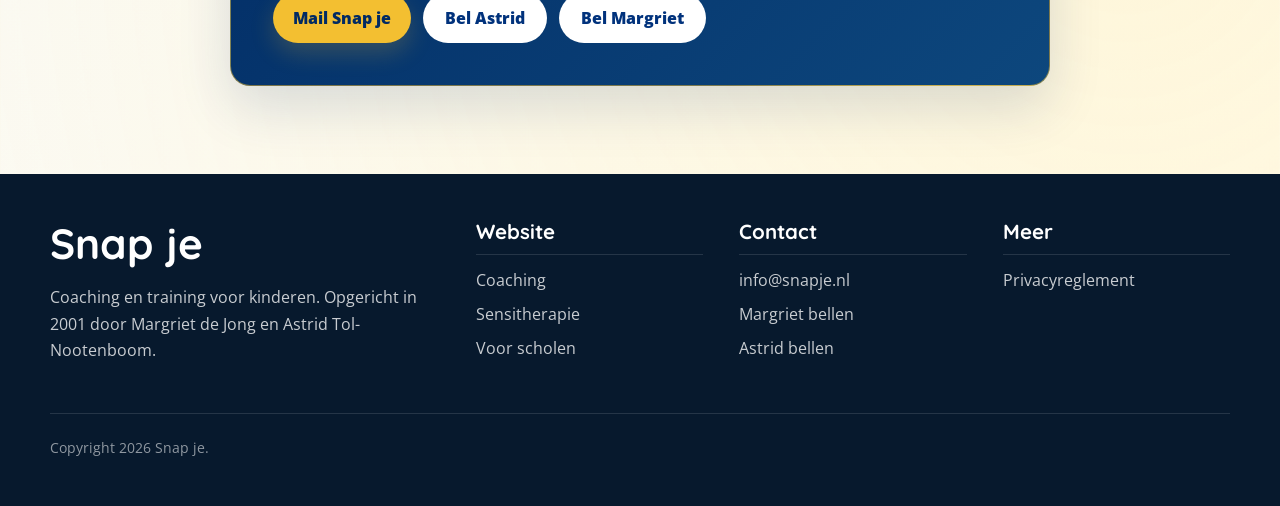
==== commit 41b6c611: "Apply owner content and visual updates" ====
--- a/index.html
+++ b/index.html
@@ -46,8 +46,8 @@
         <div class="container hero-grid">
           <div>
             <p class="eyebrow">Positief denken, voelen en doen</p>
-            <h1>Coaching en training voor kinderen die weer steviger willen staan.</h1>
-            <p class="lead">Snap je coaching en training is gespecialiseerd in het beter leren omgaan met jezelf en met anderen. Wij helpen kinderen en jongeren om lastige situaties positiever te benaderen, met weerbaarheid en zelfvertrouwen.</p>
+            <h1>Snap je, coaching en training voor kinderen die weer steviger willen staan.</h1>
+            <p class="lead">Snap je coaching en training is gespecialiseerd in het beter leren omgaan met jezelf en met anderen.<span class="sentence-break">Wij helpen kinderen en jongeren om lastige situaties positiever te benaderen, met weerbaarheid en zelfvertrouwen.</span></p>
             <div class="hero-actions">
               <a class="button warm" href="#contact">Neem contact op</a>
               <a class="button secondary" href="#coaching">Bekijk ons aanbod</a>
@@ -158,9 +158,9 @@
               <p>Sensitherapie is erop gericht om emotionele blokkades op te heffen en de energetische stroming weer in balans te brengen.</p>
             </article>
             <article class="card info-card">
-              <span class="icon">P</span>
-              <h3>Plezier, Praktisch, Effectief</h3>
-              <p>Elke behandeling is uniek: er wordt uitgegaan van wat op dat moment nodig is. Dat maakt de behandeling praktisch en effectief.</p>
+              <span class="icon">T</span>
+              <h3>Technieken</h3>
+              <p>De definitieve tekst over de gebruikte technieken wordt binnenkort door Margriet aangeleverd.</p>
             </article>
             <article class="card info-card">
               <span class="icon">M</span>
@@ -168,7 +168,6 @@
               <p>Een sensitherapiebehandeling wordt door Margriet uitgevoerd in haar praktijkruimte aan huis. Bij kinderen duurt een behandeling ongeveer een uur.</p>
             </article>
           </div>
-          <p class="lead">Een consult kost &euro; 55,00 als de behandeling een uur of minder duurt; langer dan een uur kost een consult &euro; 75,00 inclusief 21% BTW. Eventuele remedies, sensicards en edelstenen zijn daar niet bij inbegrepen.</p>
         </div>
       </section>
 
@@ -192,27 +191,24 @@
           <div class="section-head">
             <p class="eyebrow">Over ons</p>
             <h2>Wij zijn Astrid en Margriet.</h2>
-            <p>Snap je coaching en training is in 2001 opgericht door Margriet de Jong en Astrid Tol. Beiden deden na de pedagogische academie en diverse opleidingen ruime ervaring op in het regulier en speciaal basisonderwijs.</p>
           </div>
           <div class="grid people">
             <article class="card person-card">
               <h3>Astrid Tol-Nootenboom</h3>
-              <p>Ervaring als groepsleerkracht, remedial teacher, directielid, intern en ambulant begeleider en trainer. Binnen Snap je aangevuld met opleidingen op het gebied van coaching en begeleiding.</p>
               <div class="person-meta">
-                <span>Jan Dorrekenskade oost 52, 2741 HW Waddinxveen</span>
+                <span class="address-lines">Jan Dorrekenskade oost 52<br>2741 HW Waddinxveen</span>
                 <a href="tel:+31646277788">06-46277788</a>
                 <a href="mailto:astrid@snapje.nl">astrid@snapje.nl</a>
-                <span>KVK 70772487 - SKJ 100017054</span>
+                <span>KVK 70772487</span>
               </div>
             </article>
             <article class="card person-card">
               <h3>Margriet de Jong</h3>
-              <p>Ervaring in onderwijs, begeleiding, training sociale vaardigheden, faalangstreductie en sensitherapie. Snap je werkt voor particuliere cliënten en voor scholen.</p>
               <div class="person-meta">
-                <span>Beukenlaan 173, 2665 DP Bleiswijk</span>
+                <span class="address-lines">Beukenlaan 173<br>2665 DP Bleiswijk</span>
                 <a href="tel:+31624109288">06-24109288</a>
                 <a href="mailto:margriet@snapje.nl">margriet@snapje.nl</a>
-                <span>KVK 63480980 - SKJ 100016741 - CAT level 3 nr. 2492-160819</span>
+                <span>KVK 63480980 - CAT nr. 2492-160819 – AGB 98108610 – Klachtenportaal Zorg: 22774</span>
               </div>
             </article>
           </div>
@@ -266,11 +262,10 @@
           <h3>Meer</h3>
           <ul>
             <li><a href="privacy.html">Privacyreglement</a></li>
-            <li><a href="https://www.extrazorgwaddinxveen.nl/">Extra Zorg Waddinxveen</a></li>
           </ul>
         </div>
       </div>
-      <div class="container subfooter">Copyright 2026 Snap je. Nieuwe statische HTML/CSS website.</div>
+      <div class="container subfooter">Copyright 2026 Snap je.</div>
     </footer>
 
     <script src="script.js"></script>
--- a/styles.css
+++ b/styles.css
@@ -106,6 +106,18 @@
   padding: 8px 0;
 }
 
+.topline a {
+  font-variant-numeric: tabular-nums;
+  font-weight: 700;
+  text-decoration: none;
+  text-underline-offset: 3px;
+}
+
+.topline a:hover,
+.topline a:focus-visible {
+  text-decoration: underline;
+}
+
 .site-header {
   position: sticky;
   top: 0;
@@ -255,6 +267,16 @@
   background:
     radial-gradient(circle at 88% 10%, rgba(255, 224, 113, .42), transparent 27%),
     linear-gradient(135deg, #f8fbff 0%, #e3f0ff 100%);
+}
+
+main {
+  background:
+    radial-gradient(circle at 88% 8%, rgba(255, 224, 113, .24), transparent 25%),
+    radial-gradient(circle at 10% 30%, rgba(255, 224, 113, .18), transparent 25%),
+    radial-gradient(circle at 90% 52%, rgba(255, 224, 113, .2), transparent 25%),
+    radial-gradient(circle at 10% 74%, rgba(255, 224, 113, .18), transparent 25%),
+    radial-gradient(circle at 88% 96%, rgba(255, 224, 113, .22), transparent 25%),
+    linear-gradient(135deg, #fffdf7 0%, #f4f8fe 50%, #fffdf7 100%);
 }
 
 .hero-grid {
@@ -311,6 +333,11 @@
   font-size: 1.16rem;
 }
 
+.sentence-break {
+  display: block;
+  margin-top: .45em;
+}
+
 .hero-actions {
   display: flex;
   flex-wrap: wrap;
@@ -371,12 +398,7 @@
 
 main > section:not(.hero) {
   border-top: 1px solid rgba(216, 226, 238, .72);
-}
-
-#aanbod,
-#sensitherapie,
-#over-ons {
-  background: #f5f8fc;
+  background: transparent;
 }
 
 .section-head {
@@ -468,7 +490,7 @@
 }
 
 .band {
-  background: #f5f8fc;
+  background: transparent;
 }
 
 .split {
@@ -642,6 +664,10 @@
   border-top: 1px solid var(--line);
   color: var(--muted);
   font-size: .96rem;
+}
+
+.address-lines {
+  line-height: 1.65;
 }
 
 .person-meta a {
@@ -856,6 +882,14 @@
 
 @media (max-width: 760px) {
 
+  /* Op telefoons staat inhoud direct in beeld. Dit voorkomt dat snel scrollen
+     of mobiele browseroptimalisaties onderdelen tijdelijk onzichtbaar maken. */
+  .has-reveal .reveal {
+    opacity: 1;
+    transform: none;
+    transition: none;
+  }
+
   .hero {
     padding-top: 44px;
   }
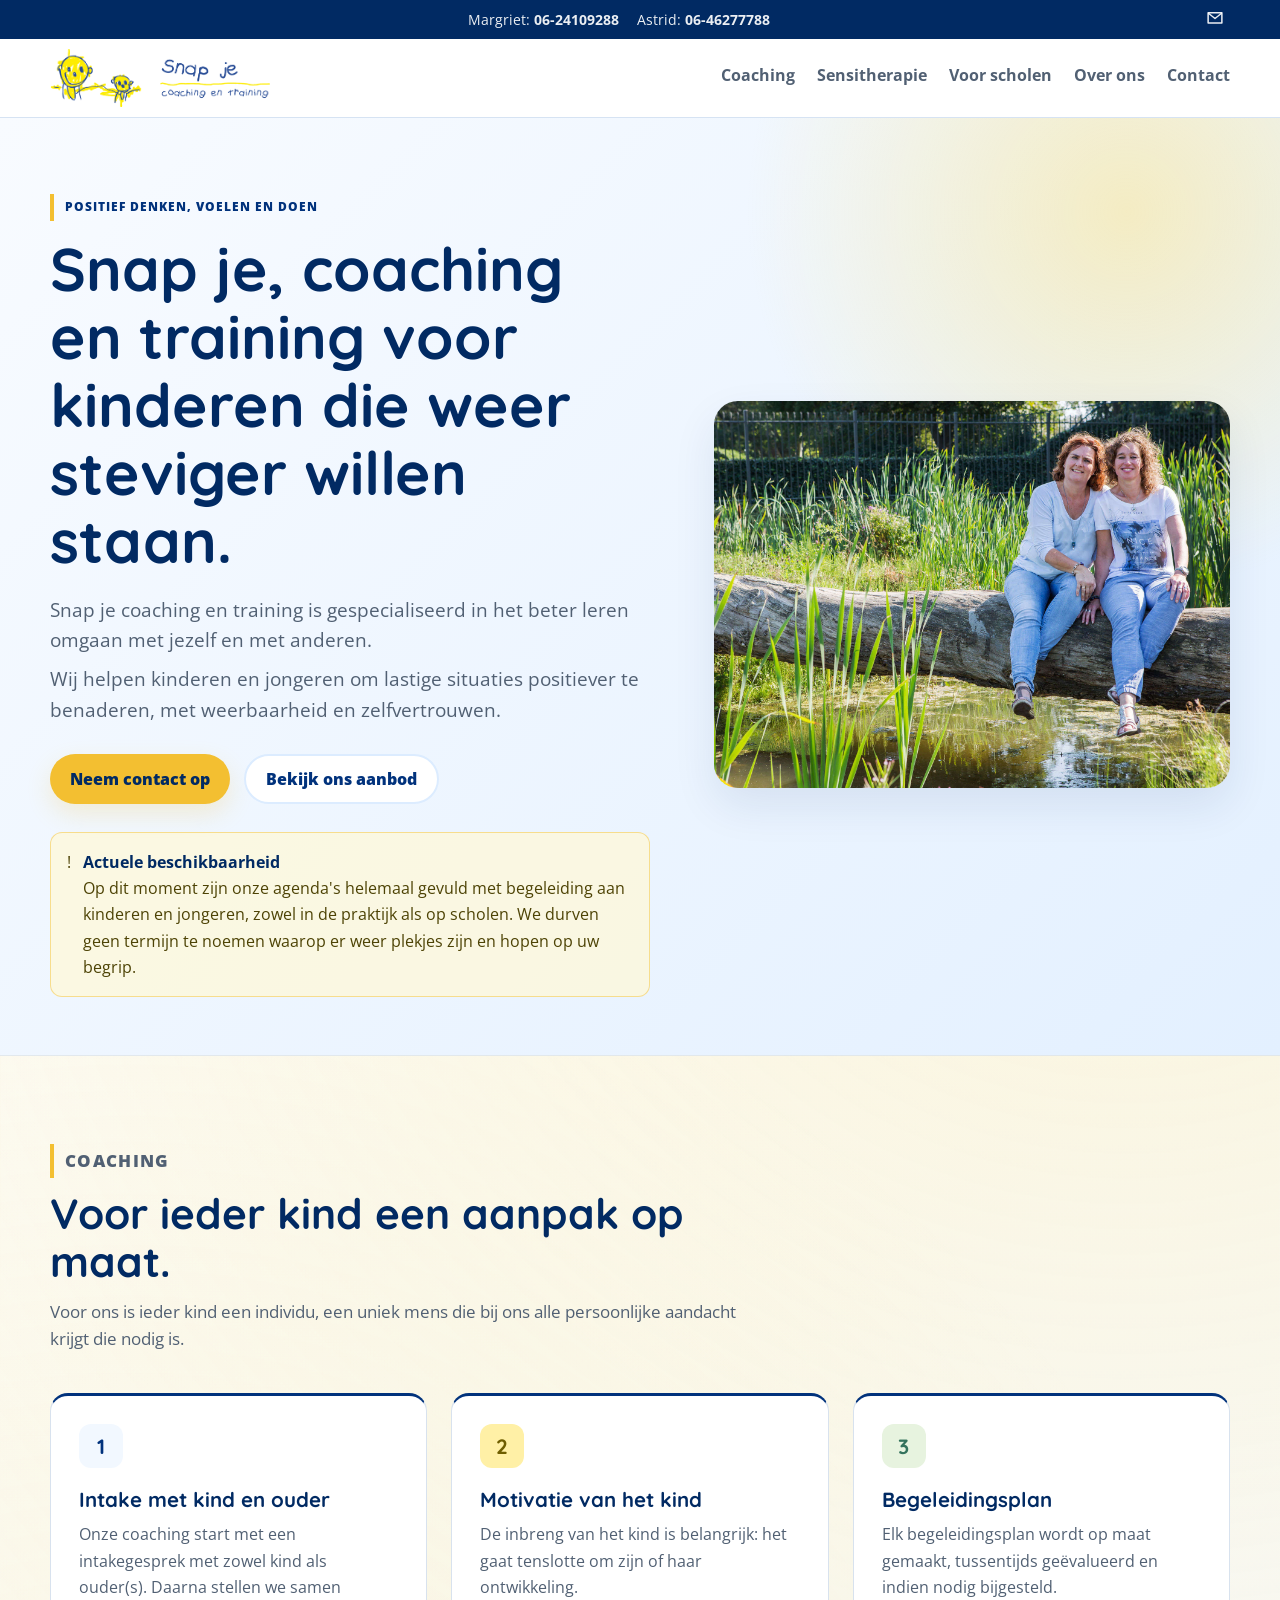
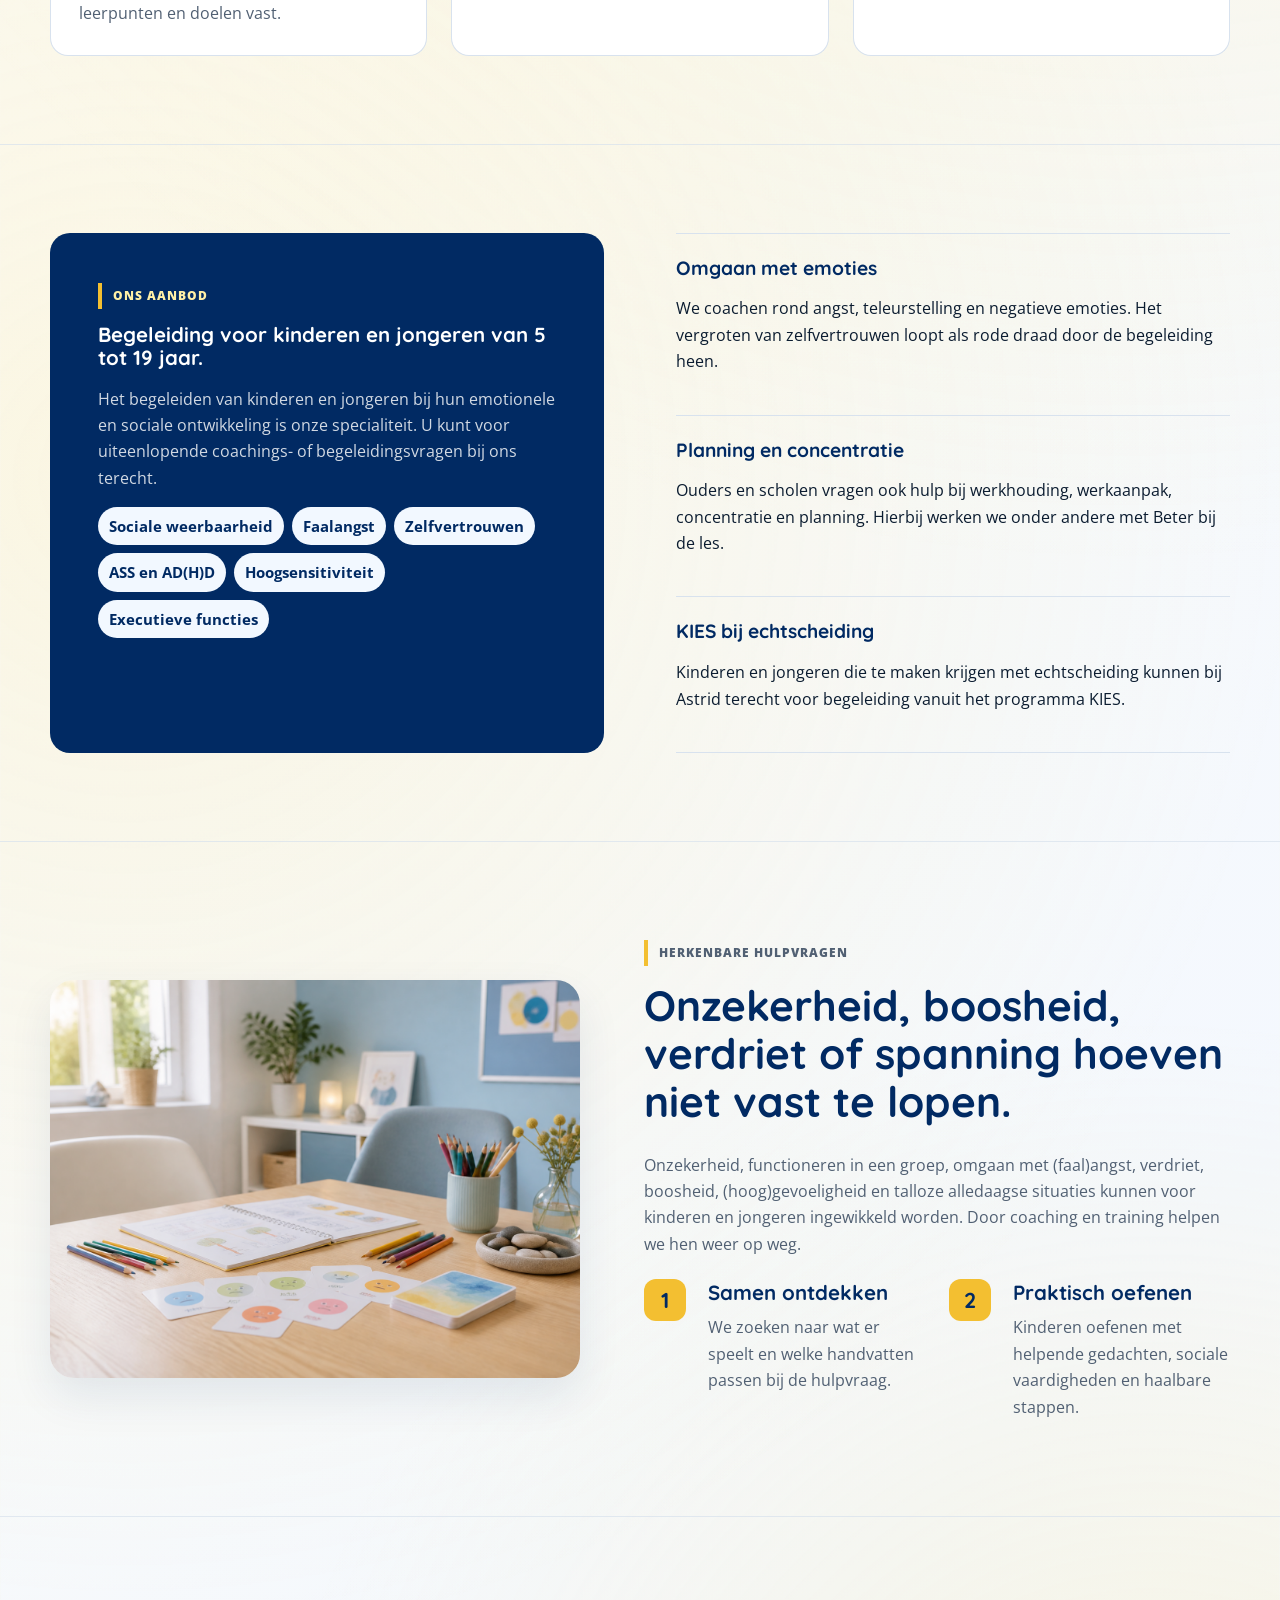
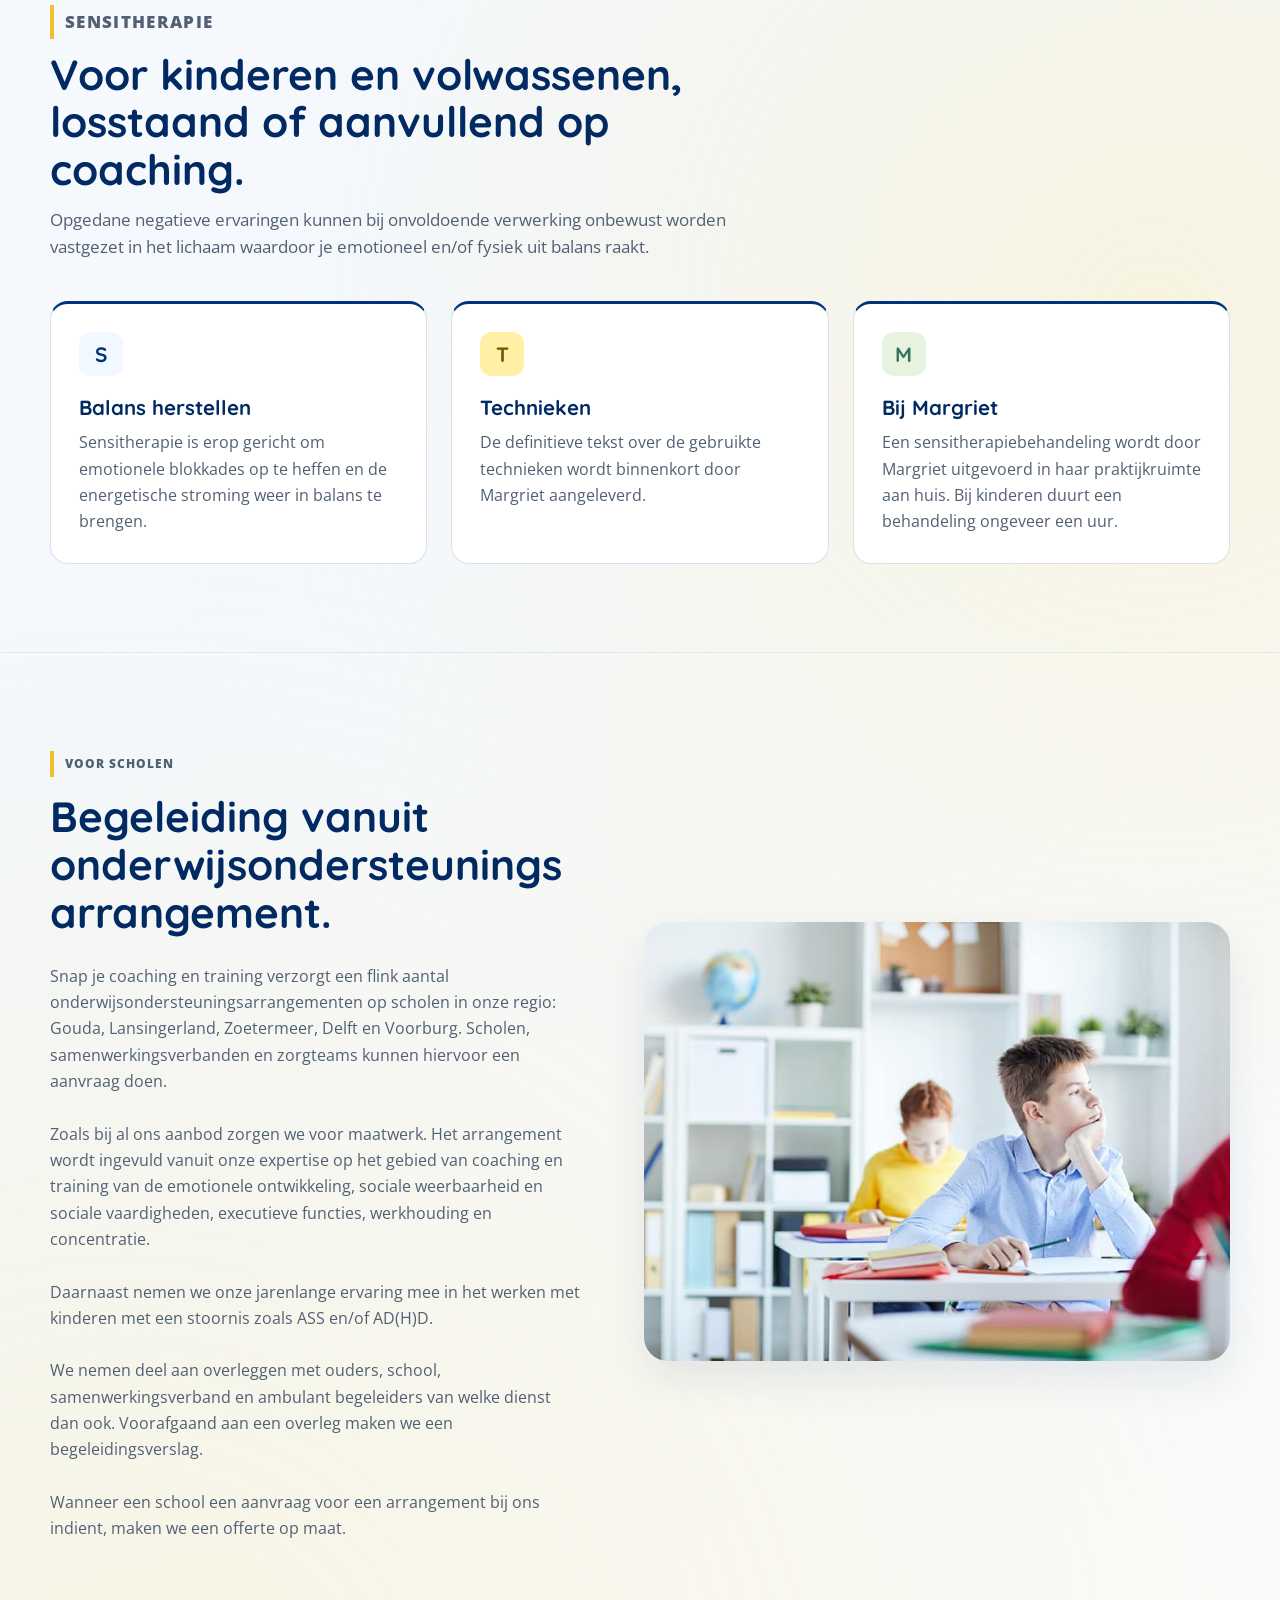
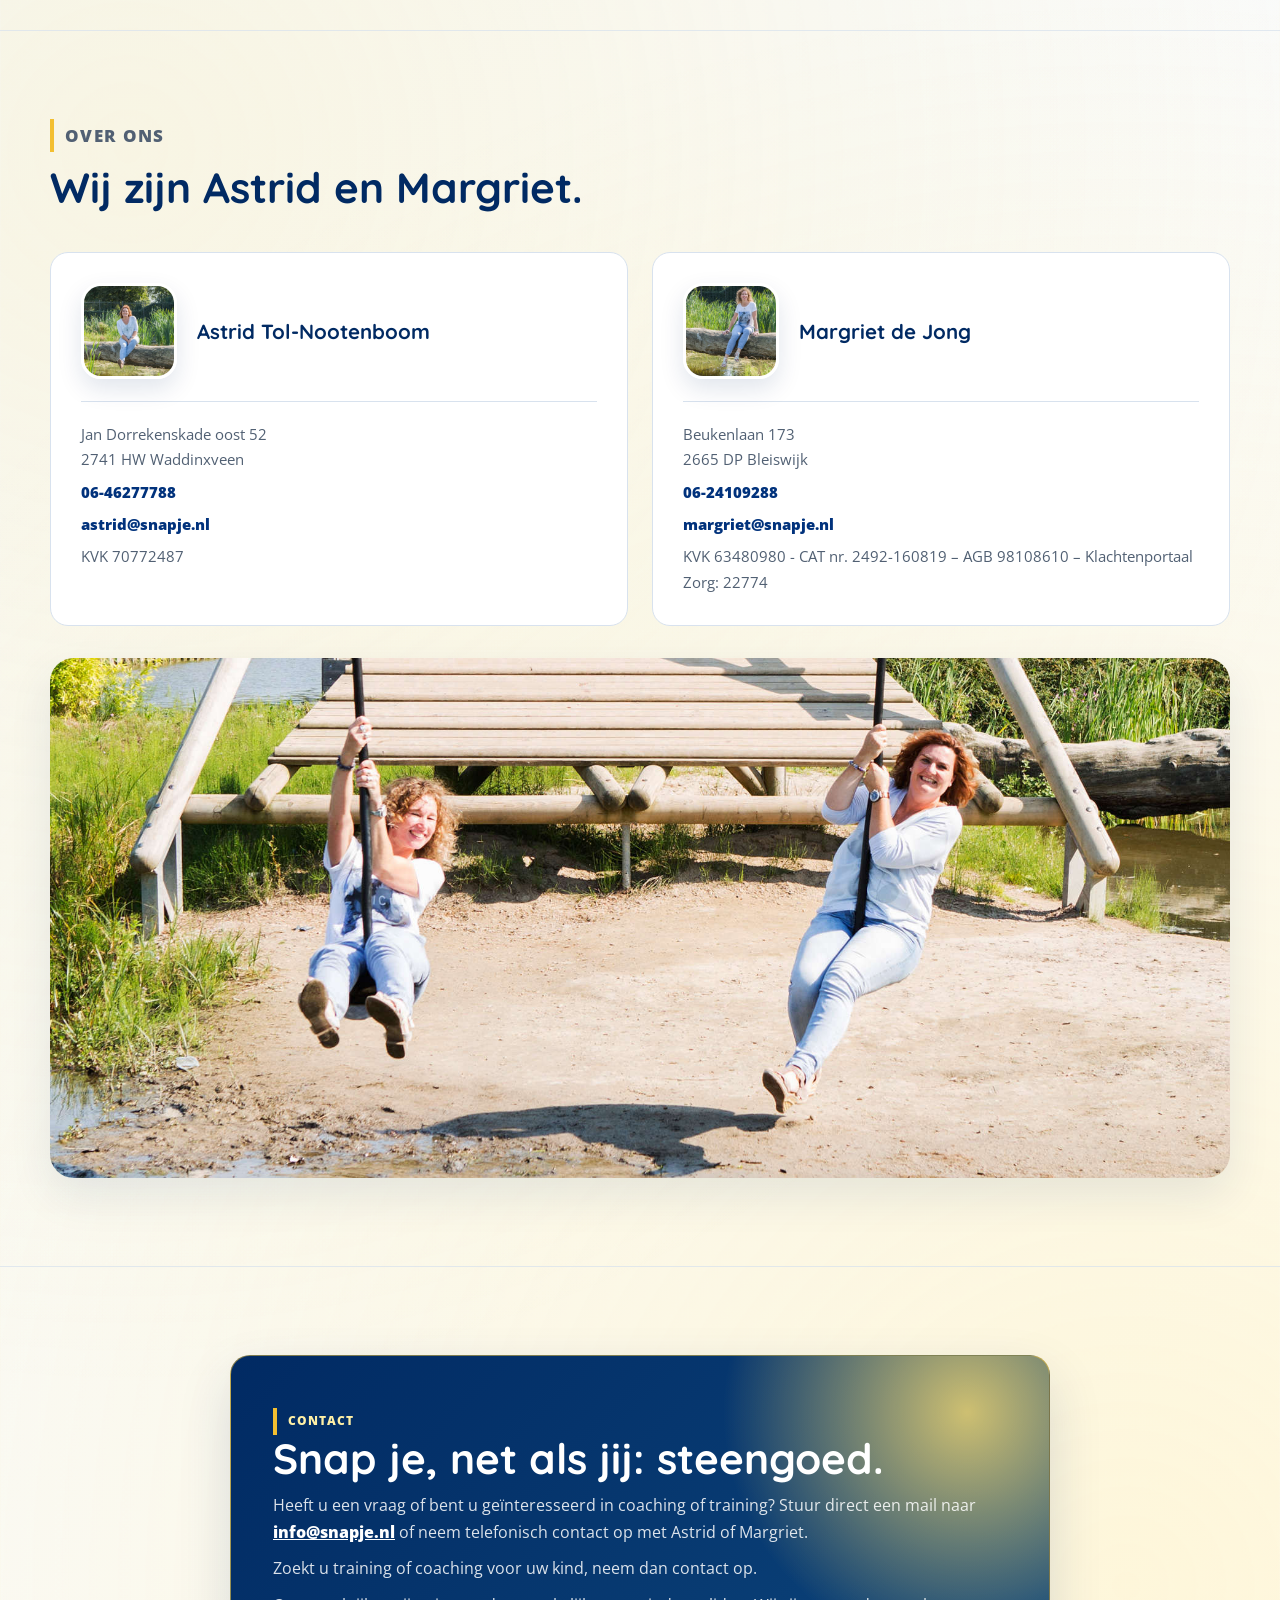
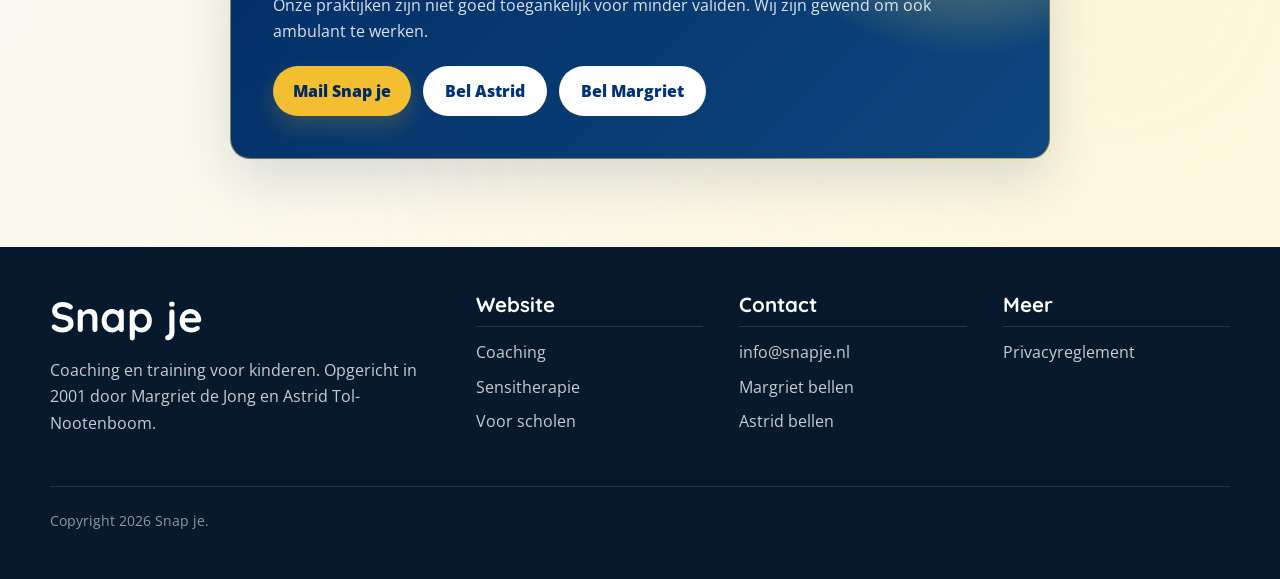
==== commit 9d658d52: "Refine contact details and visual assets" ====
--- a/index.html
+++ b/index.html
@@ -5,7 +5,7 @@
     <meta name="viewport" content="width=device-width, initial-scale=1">
     <title>Snap je | Coaching en training voor kinderen</title>
     <meta name="description" content="Snap je coaching en training helpt kinderen en jongeren weerbaar en met zelfvertrouwen omgaan met zichzelf en anderen.">
-    <link rel="icon" href="assets/photos/snapje-logo-tekst.png" type="image/png">
+    <link rel="icon" href="assets/favicon.png" type="image/png">
     <link rel="preconnect" href="https://fonts.googleapis.com">
     <link rel="preconnect" href="https://fonts.gstatic.com" crossorigin>
     <link href="https://fonts.googleapis.com/css2?family=Open+Sans:wght@400;600;700;800&family=Quicksand:wght@600;700;800&display=swap" rel="stylesheet">
@@ -18,7 +18,15 @@
       <div class="container">
         <span>Margriet: <a href="tel:+31624109288">06-24109288</a></span>
         <span>Astrid: <a href="tel:+31646277788">06-46277788</a></span>
-        <span><a href="mailto:info@snapje.nl">info@snapje.nl</a></span>
+        <span>
+          <a class="topline-email" href="mailto:info@snapje.nl" aria-label="E-mail Snap je">
+            <svg viewBox="0 0 24 24" aria-hidden="true">
+              <path d="M3.75 5.75h16.5v12.5H3.75z"></path>
+              <path d="m4.5 6.75 7.5 6 7.5-6"></path>
+            </svg>
+            <span class="visually-hidden">E-mail Snap je</span>
+          </a>
+        </span>
       </div>
     </div>
 
@@ -37,7 +45,6 @@
           <a href="#over-ons">Over ons</a>
           <a href="#contact">Contact</a>
         </nav>
-        <a class="button primary" href="#contact">Contact</a>
       </div>
     </header>
 
@@ -194,7 +201,10 @@
           </div>
           <div class="grid people">
             <article class="card person-card">
-              <h3>Astrid Tol-Nootenboom</h3>
+              <div class="person-header">
+                <img class="person-photo" src="assets/photos/astrid-portret.png" alt="Astrid Tol-Nootenboom">
+                <h3>Astrid Tol-Nootenboom</h3>
+              </div>
               <div class="person-meta">
                 <span class="address-lines">Jan Dorrekenskade oost 52<br>2741 HW Waddinxveen</span>
                 <a href="tel:+31646277788">06-46277788</a>
@@ -203,7 +213,10 @@
               </div>
             </article>
             <article class="card person-card">
-              <h3>Margriet de Jong</h3>
+              <div class="person-header">
+                <img class="person-photo" src="assets/photos/margriet-portret.png" alt="Margriet de Jong">
+                <h3>Margriet de Jong</h3>
+              </div>
               <div class="person-meta">
                 <span class="address-lines">Beukenlaan 173<br>2665 DP Bleiswijk</span>
                 <a href="tel:+31624109288">06-24109288</a>
--- a/styles.css
+++ b/styles.css
@@ -66,6 +66,18 @@
   color: inherit;
 }
 
+.visually-hidden {
+  position: absolute;
+  width: 1px;
+  height: 1px;
+  padding: 0;
+  margin: -1px;
+  overflow: hidden;
+  clip: rect(0, 0, 0, 0);
+  white-space: nowrap;
+  border: 0;
+}
+
 :focus-visible {
   outline: 3px solid var(--yellow-500);
   outline-offset: 4px;
@@ -99,11 +111,19 @@
 }
 
 .topline .container {
+  position: relative;
   display: flex;
   justify-content: center;
   gap: 18px;
   flex-wrap: wrap;
-  padding: 8px 0;
+  padding: 8px 42px 8px 0;
+}
+
+.topline .container > span:last-child {
+  position: absolute;
+  top: 50%;
+  right: 0;
+  transform: translateY(-50%);
 }
 
 .topline a {
@@ -116,6 +136,31 @@
 .topline a:hover,
 .topline a:focus-visible {
   text-decoration: underline;
+}
+
+.topline-email {
+  display: inline-flex;
+  align-items: center;
+  justify-content: center;
+  width: 30px;
+  min-height: 24px;
+  border-radius: 8px;
+}
+
+.topline-email svg {
+  width: 20px;
+  height: 20px;
+  fill: none;
+  stroke: currentColor;
+  stroke-width: 1.8;
+  stroke-linecap: round;
+  stroke-linejoin: round;
+  transition: transform .2s var(--ease-out);
+}
+
+.topline-email:hover svg,
+.topline-email:focus-visible svg {
+  transform: translateY(-1px);
 }
 
 .site-header {
@@ -628,6 +673,23 @@
   padding: 30px;
 }
 
+.person-header {
+  display: flex;
+  align-items: center;
+  gap: 20px;
+}
+
+.person-photo {
+  flex: 0 0 auto;
+  width: 96px;
+  height: 96px;
+  border: 3px solid var(--white);
+  border-radius: 20px;
+  object-fit: cover;
+  object-position: center 32%;
+  box-shadow: 0 10px 24px rgba(1, 42, 99, .12);
+}
+
 .about-photo {
   margin: 32px 0 0;
 }
@@ -875,9 +937,6 @@
     border-radius: 12px;
   }
 
-  .nav .button {
-    display: none;
-  }
 }
 
 @media (max-width: 760px) {
@@ -957,10 +1016,6 @@
 
   .topline .container {
     justify-content: flex-start;
-  }
-
-  .topline span:last-child {
-    flex-basis: 100%;
   }
 
   .hero-note,
@@ -980,6 +1035,16 @@
     padding: 7px 10px;
     font-size: .84rem;
   }
+
+  .person-header {
+    gap: 15px;
+  }
+
+  .person-photo {
+    width: 78px;
+    height: 78px;
+    border-radius: 16px;
+  }
 }
 
 @keyframes menu-in {
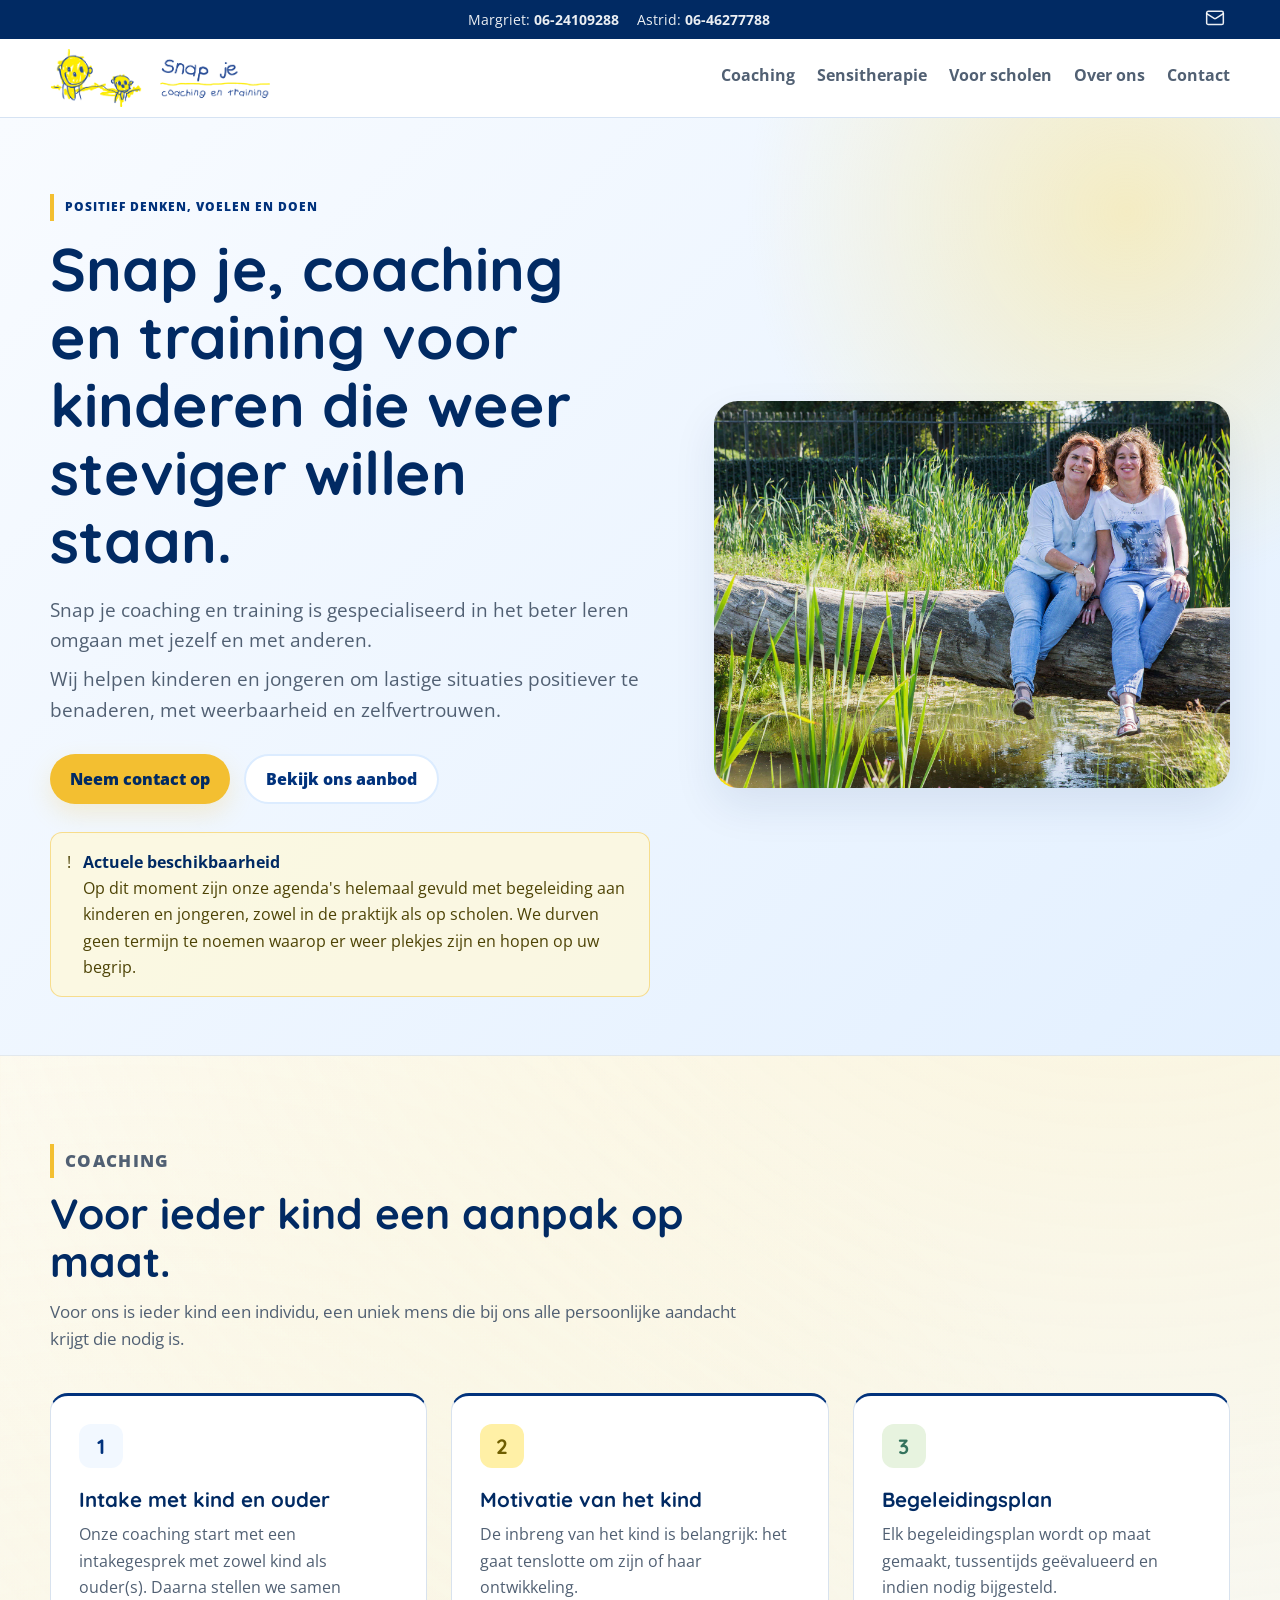
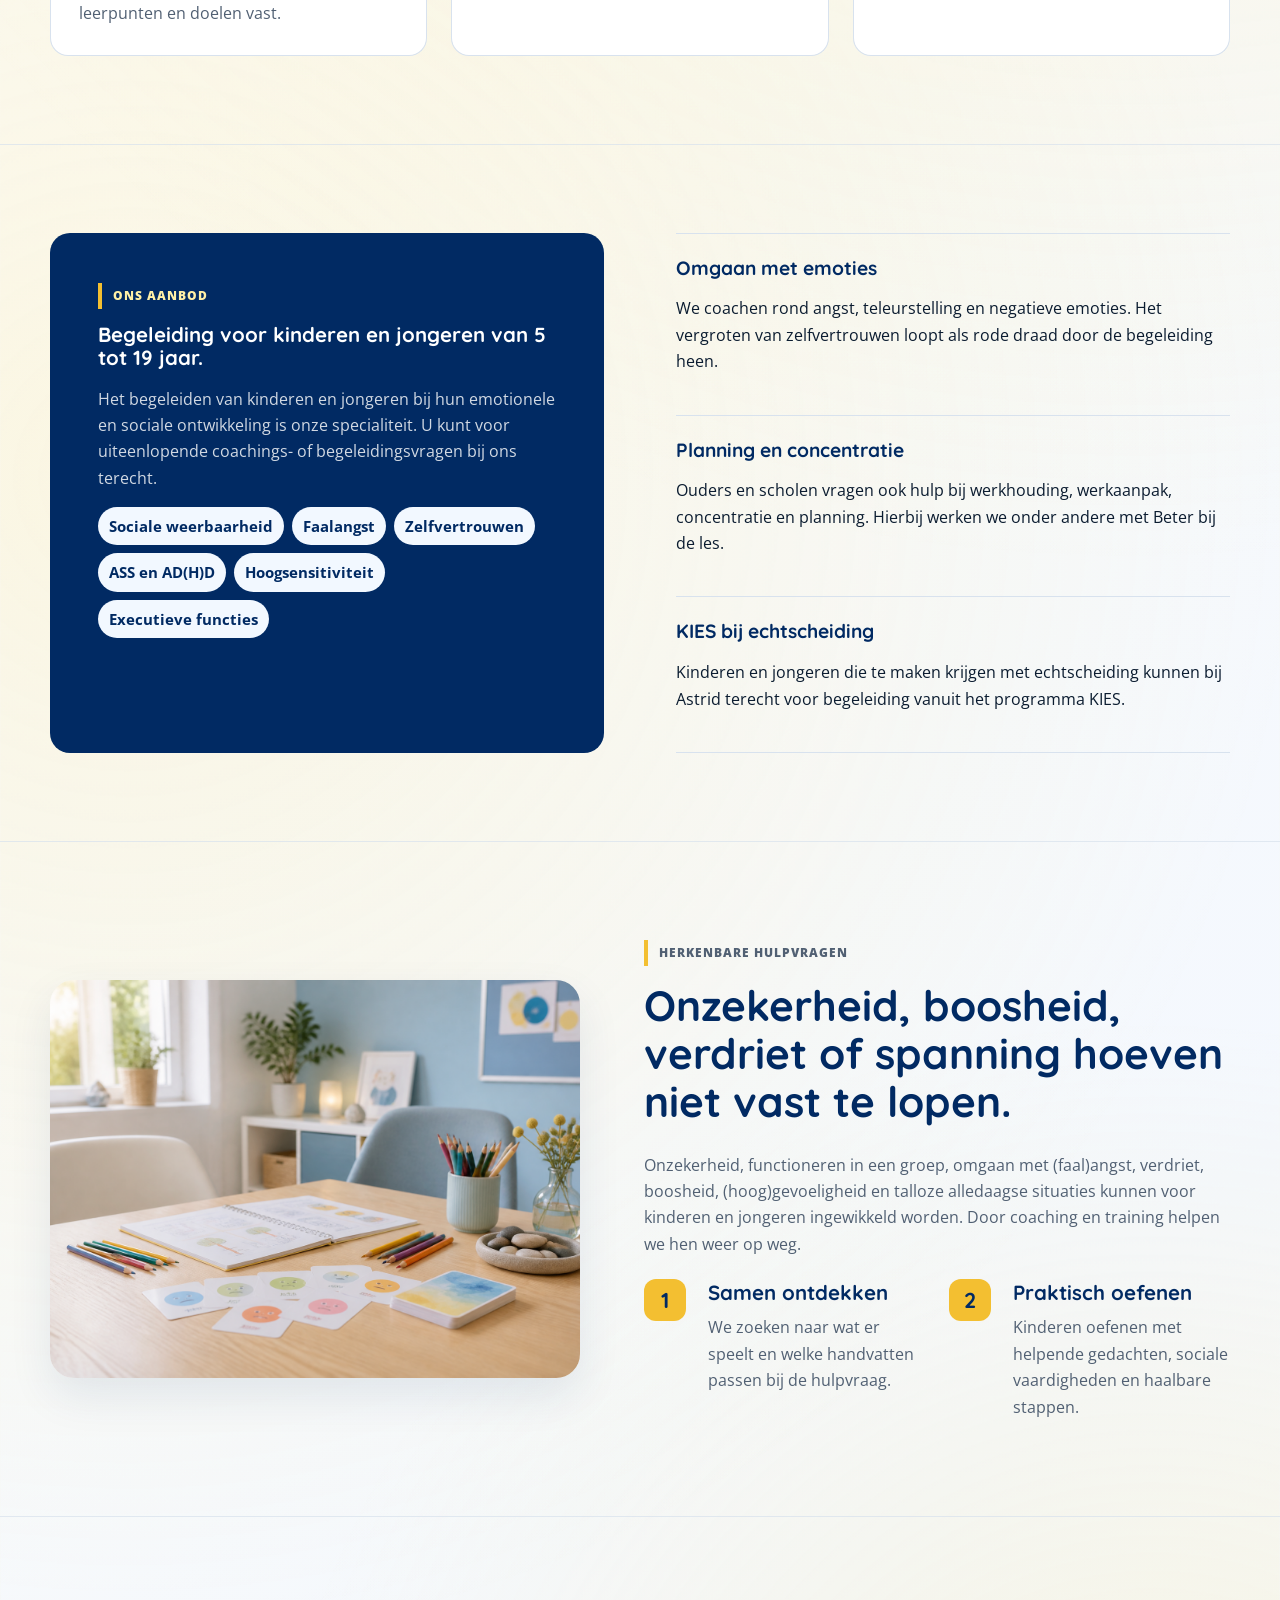
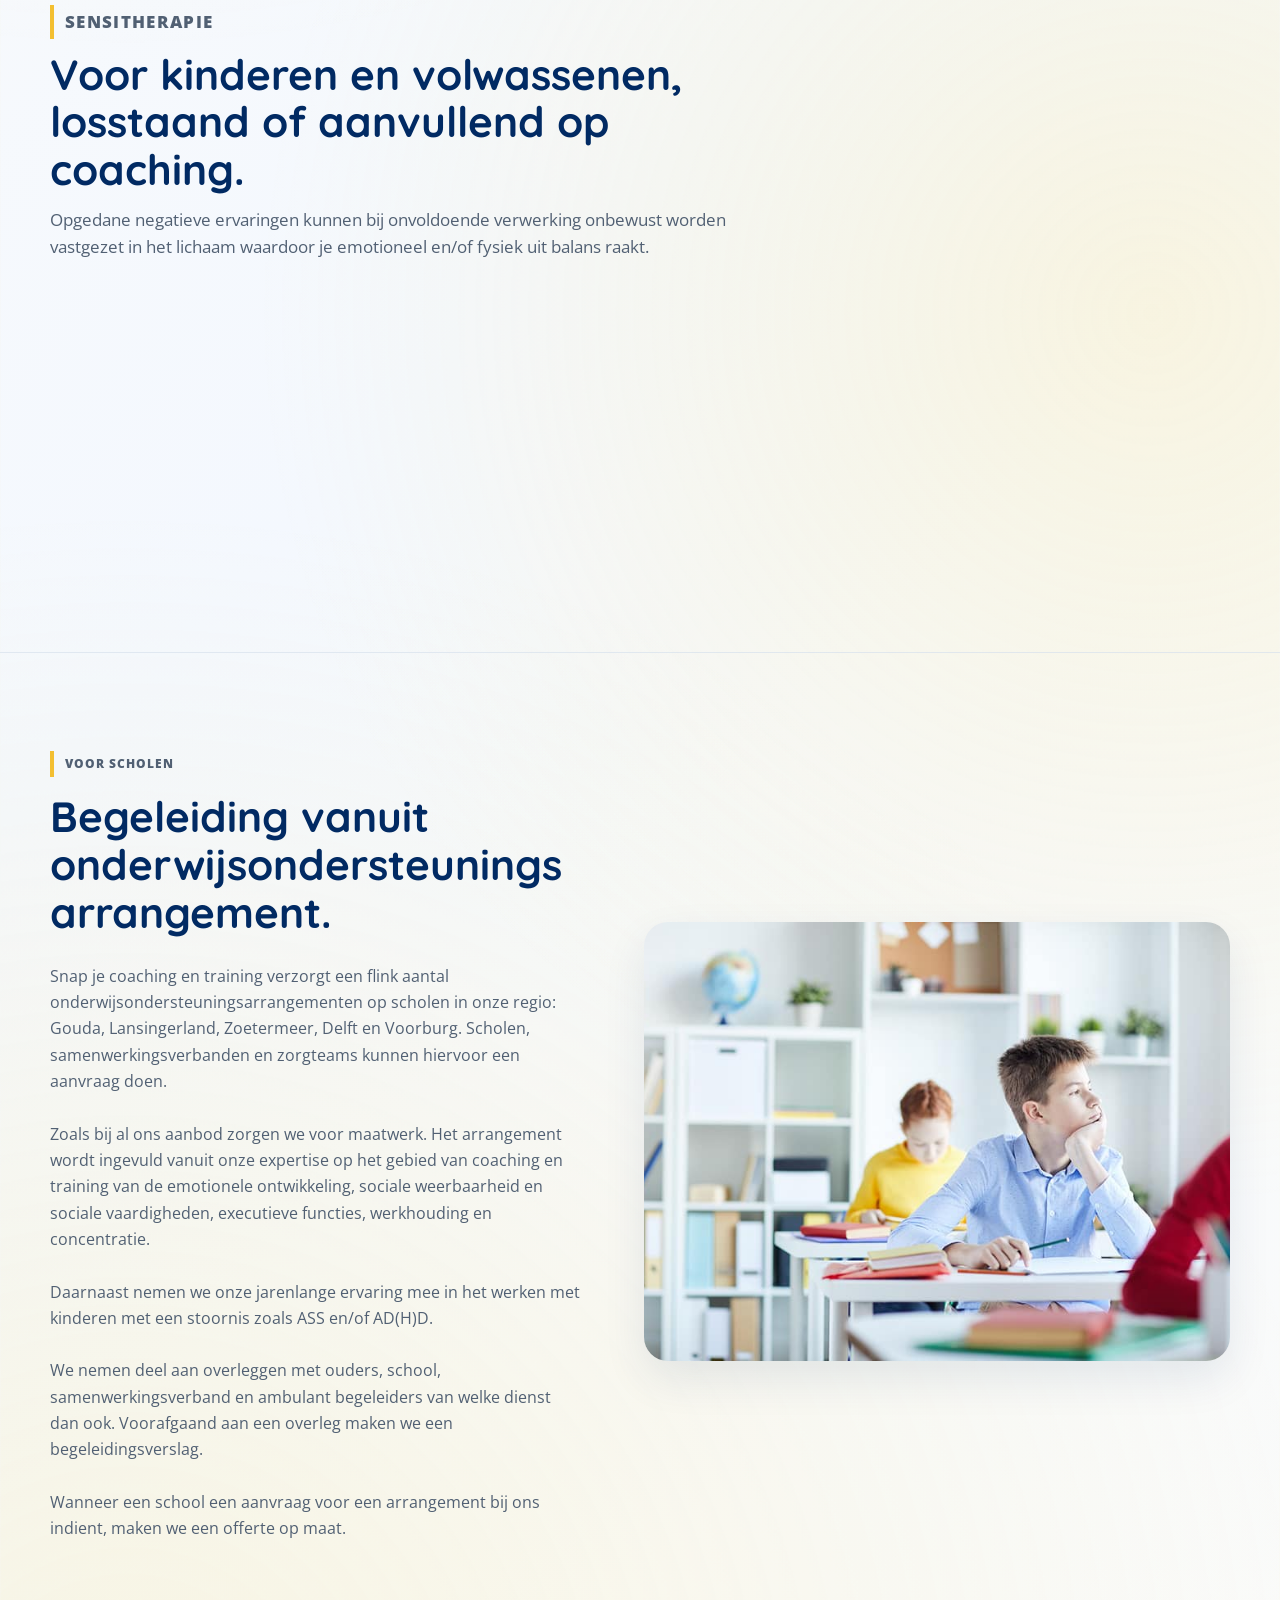
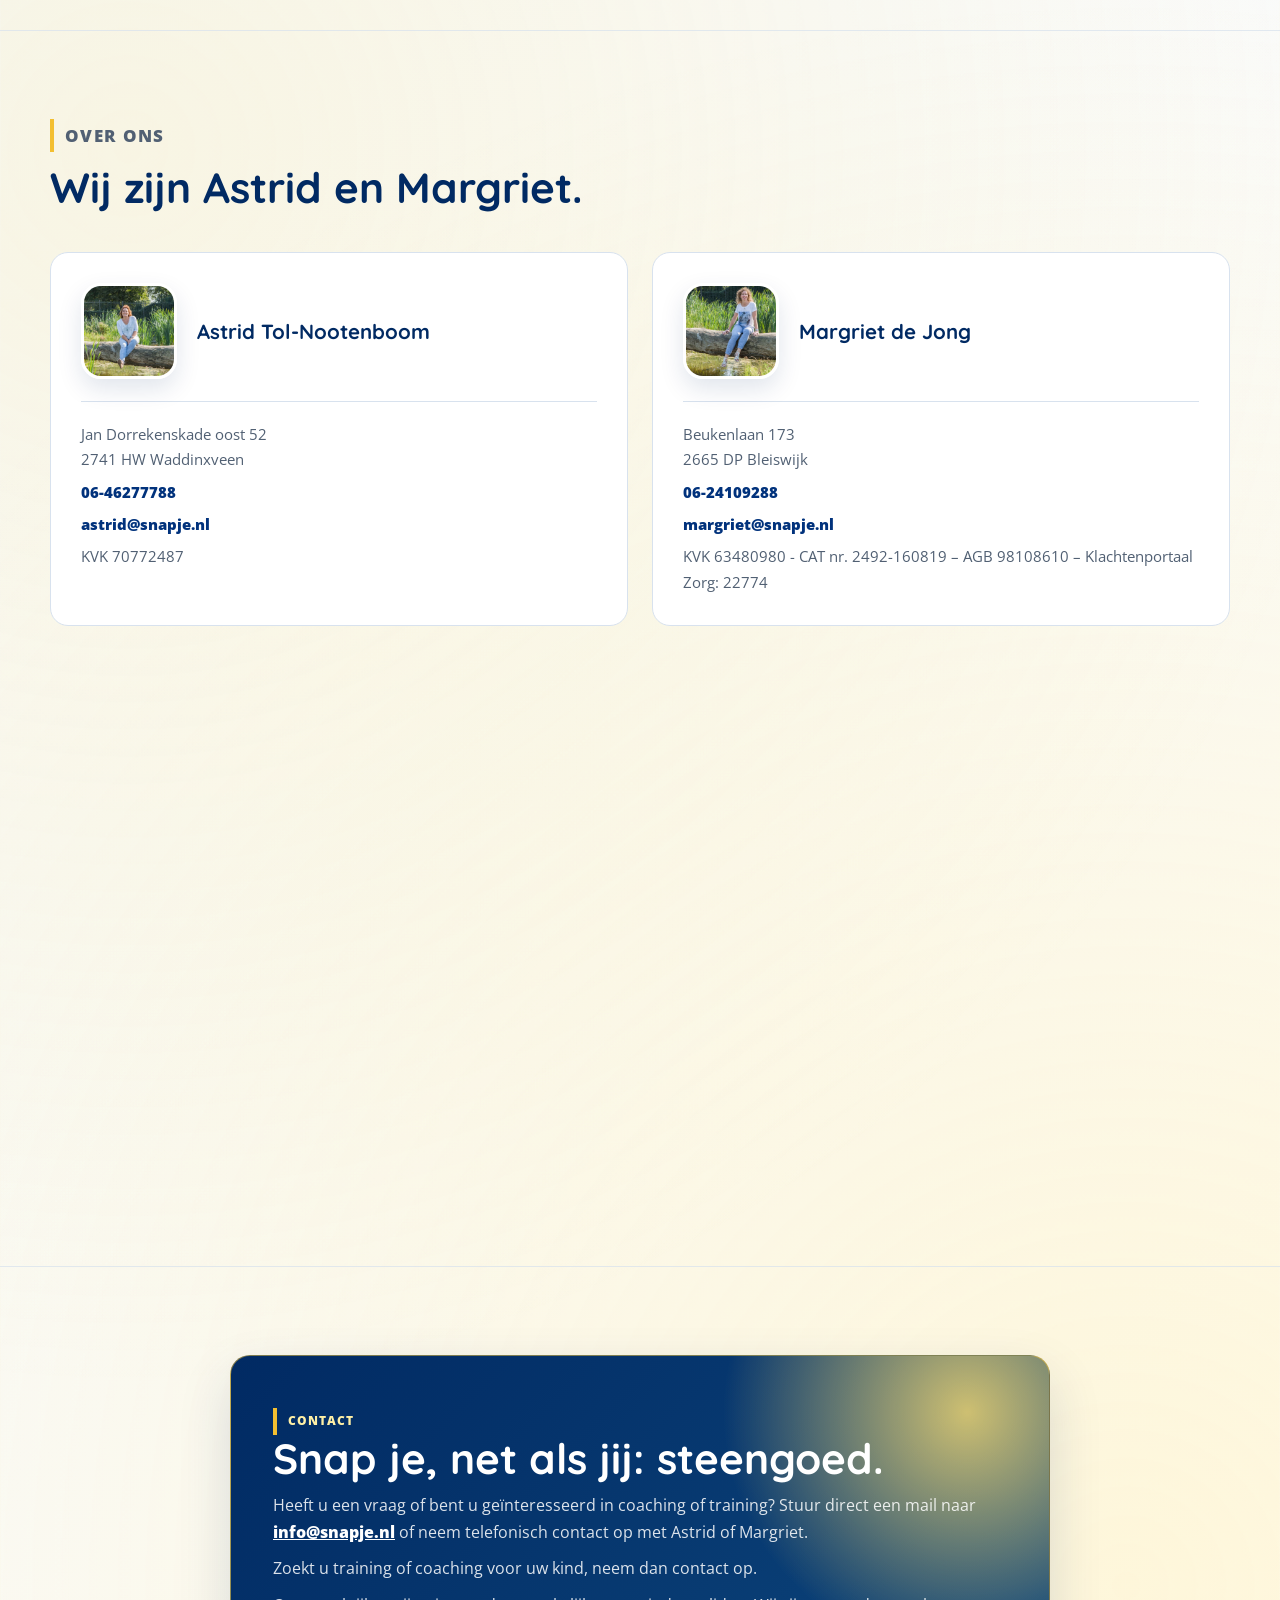
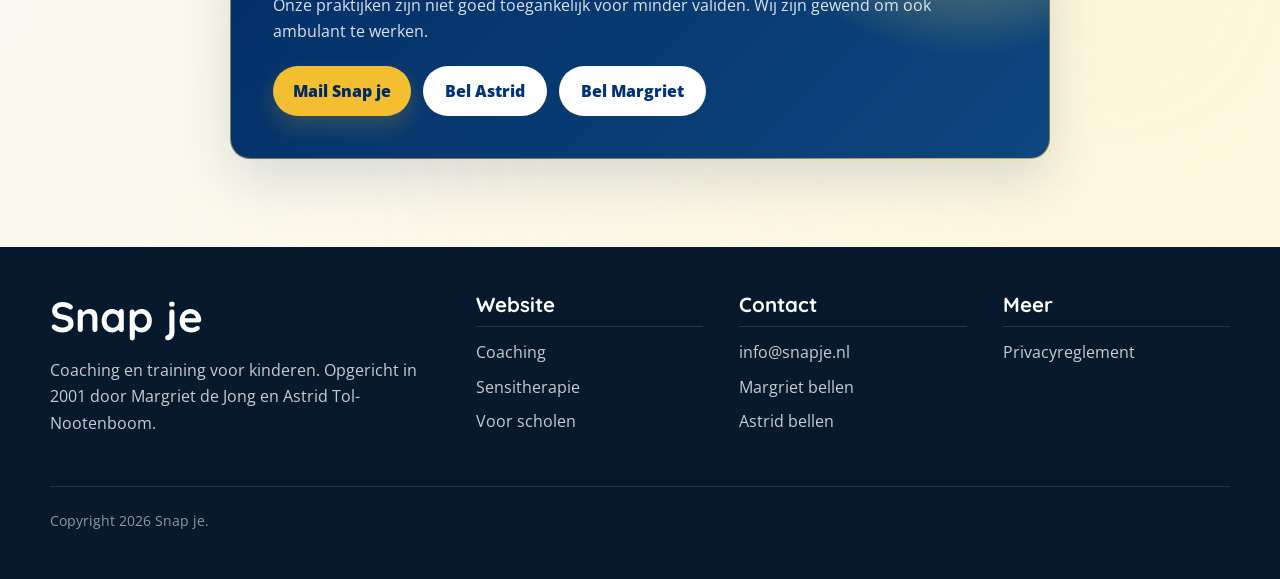
==== commit eb39b2e3: "Fix mobile email icon display" ====
--- a/index.html
+++ b/index.html
@@ -9,7 +9,7 @@
     <link rel="preconnect" href="https://fonts.googleapis.com">
     <link rel="preconnect" href="https://fonts.gstatic.com" crossorigin>
     <link href="https://fonts.googleapis.com/css2?family=Open+Sans:wght@400;600;700;800&family=Quicksand:wght@600;700;800&display=swap" rel="stylesheet">
-    <link rel="stylesheet" href="styles.css">
+    <link rel="stylesheet" href="styles.css?v=20260712-2">
   </head>
   <body>
     <a class="skip-link" href="#inhoud">Direct naar inhoud</a>
@@ -20,11 +20,11 @@
         <span>Astrid: <a href="tel:+31646277788">06-46277788</a></span>
         <span>
           <a class="topline-email" href="mailto:info@snapje.nl" aria-label="E-mail Snap je">
-            <svg viewBox="0 0 24 24" aria-hidden="true">
-              <path d="M3.75 5.75h16.5v12.5H3.75z"></path>
-              <path d="m4.5 6.75 7.5 6 7.5-6"></path>
+            <svg viewBox="0 0 24 24" width="20" height="20" fill="none" stroke="currentColor" stroke-width="1.8" stroke-linecap="round" stroke-linejoin="round" aria-hidden="true">
+              <rect width="20" height="16" x="2" y="4" rx="2"></rect>
+              <path d="m22 7-8.97 5.7a1.94 1.94 0 0 1-2.06 0L2 7"></path>
             </svg>
-            <span class="visually-hidden">E-mail Snap je</span>
+            <span class="visually-hidden" hidden>E-mail Snap je</span>
           </a>
         </span>
       </div>
--- a/styles.css
+++ b/styles.css
@@ -148,8 +148,10 @@
 }
 
 .topline-email svg {
-  width: 20px;
-  height: 20px;
+  display: block;
+  flex: 0 0 20px;
+  width: 20px !important;
+  height: 20px !important;
   fill: none;
   stroke: currentColor;
   stroke-width: 1.8;
@@ -953,6 +955,10 @@
     padding-top: 44px;
   }
 
+  .person-photo {
+    display: none;
+  }
+
   .hero-grid {
     gap: 34px;
   }
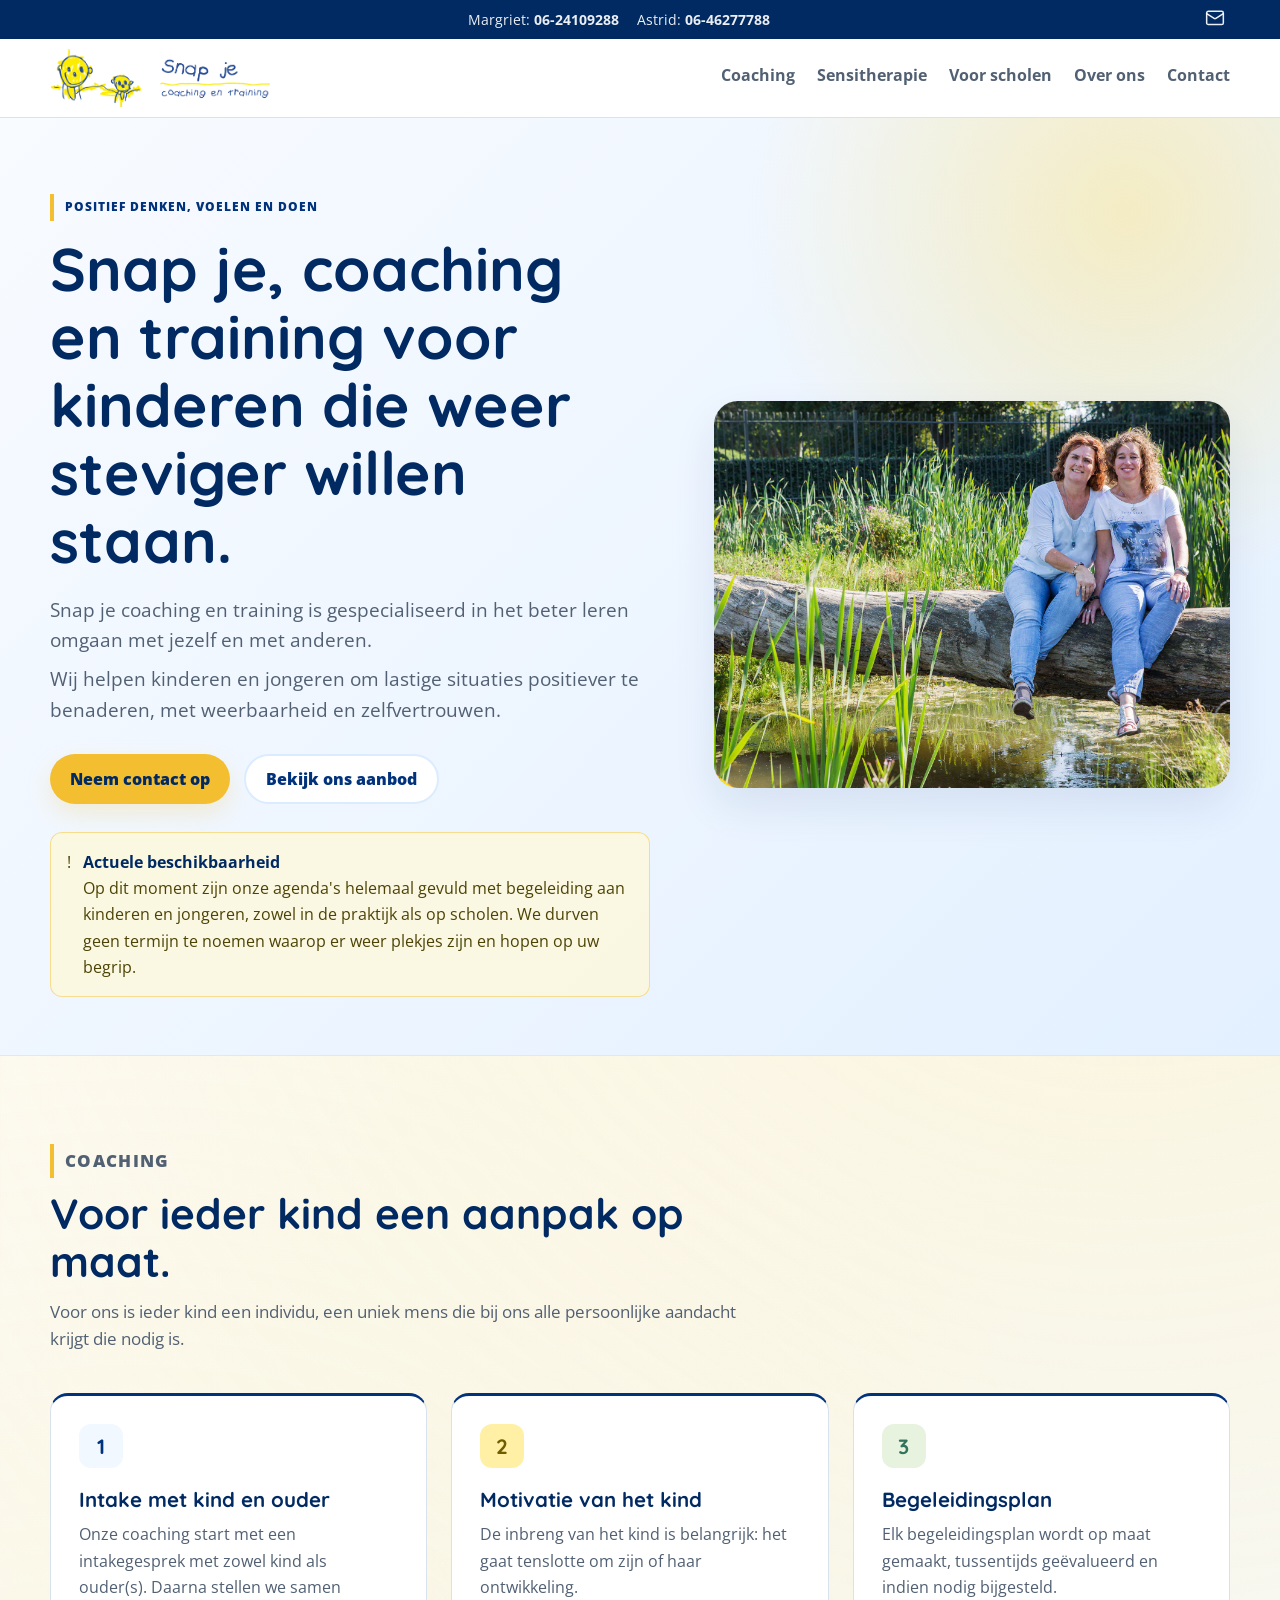
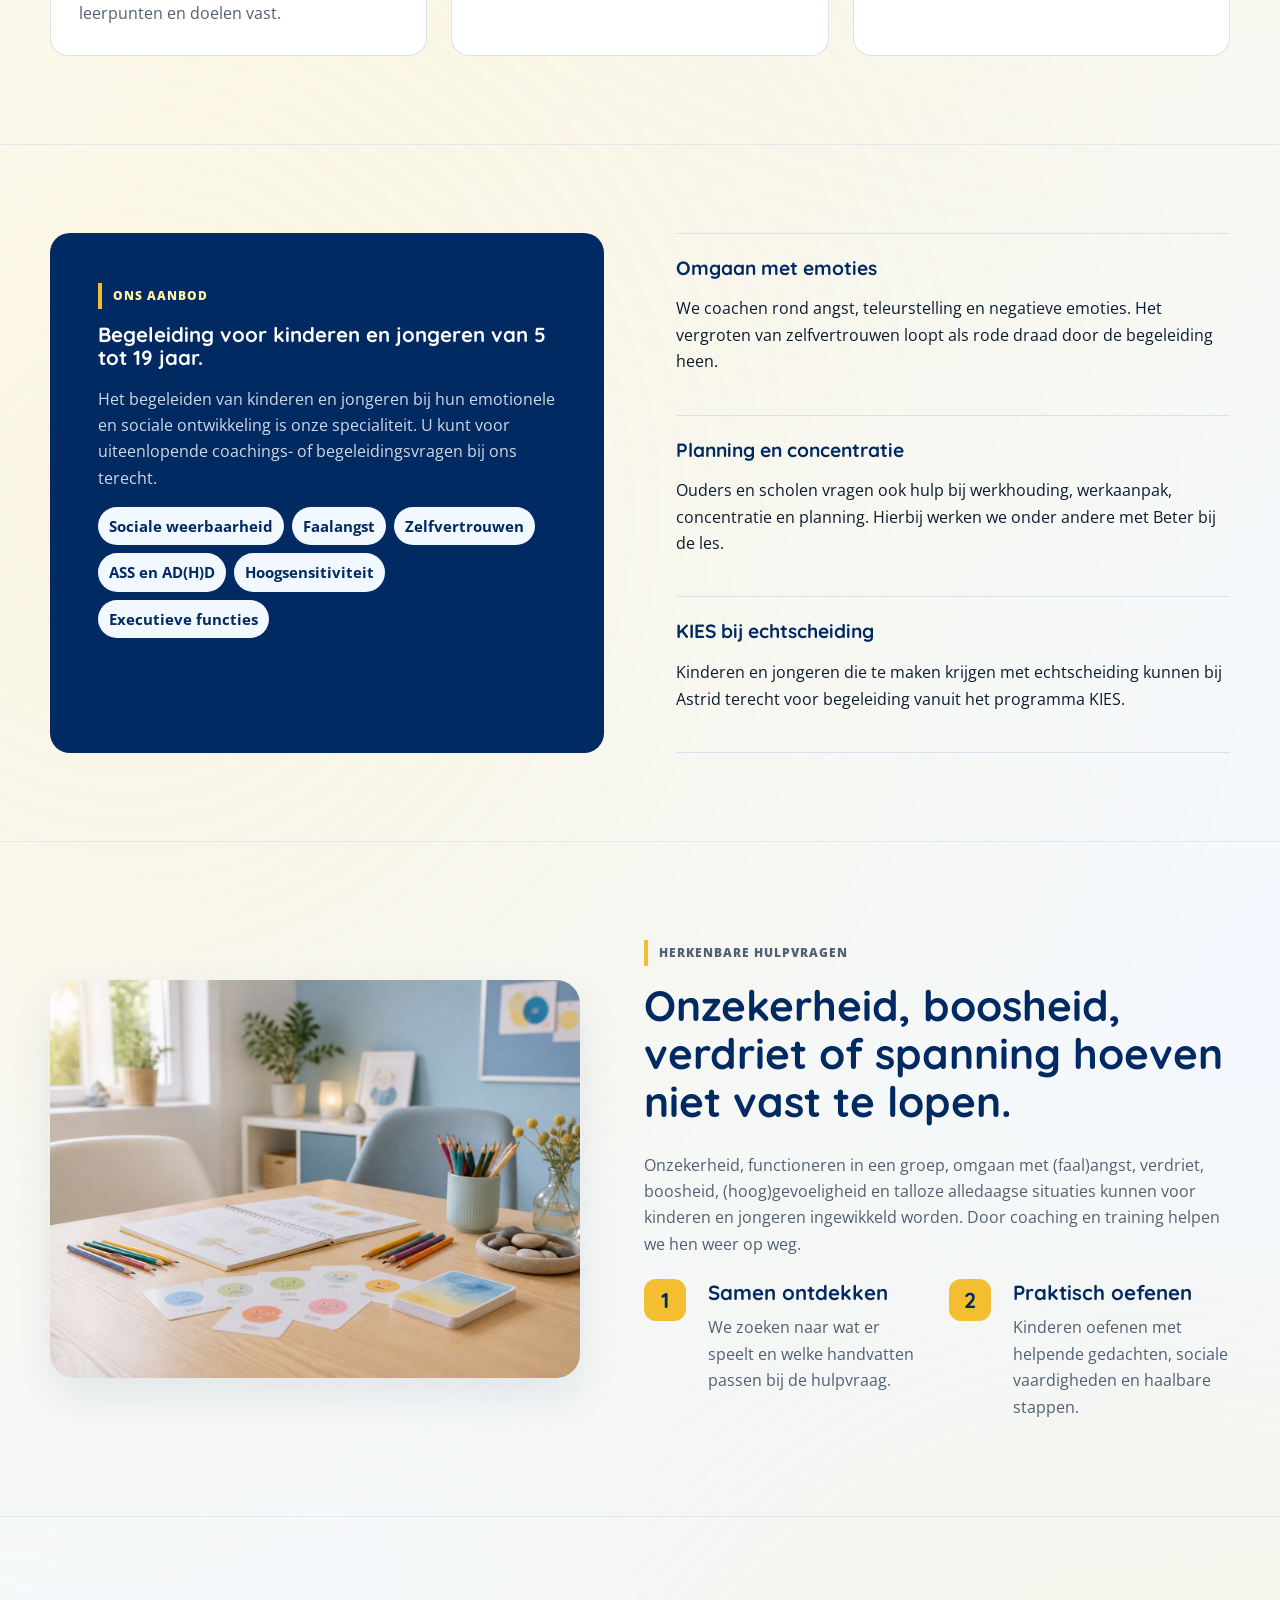
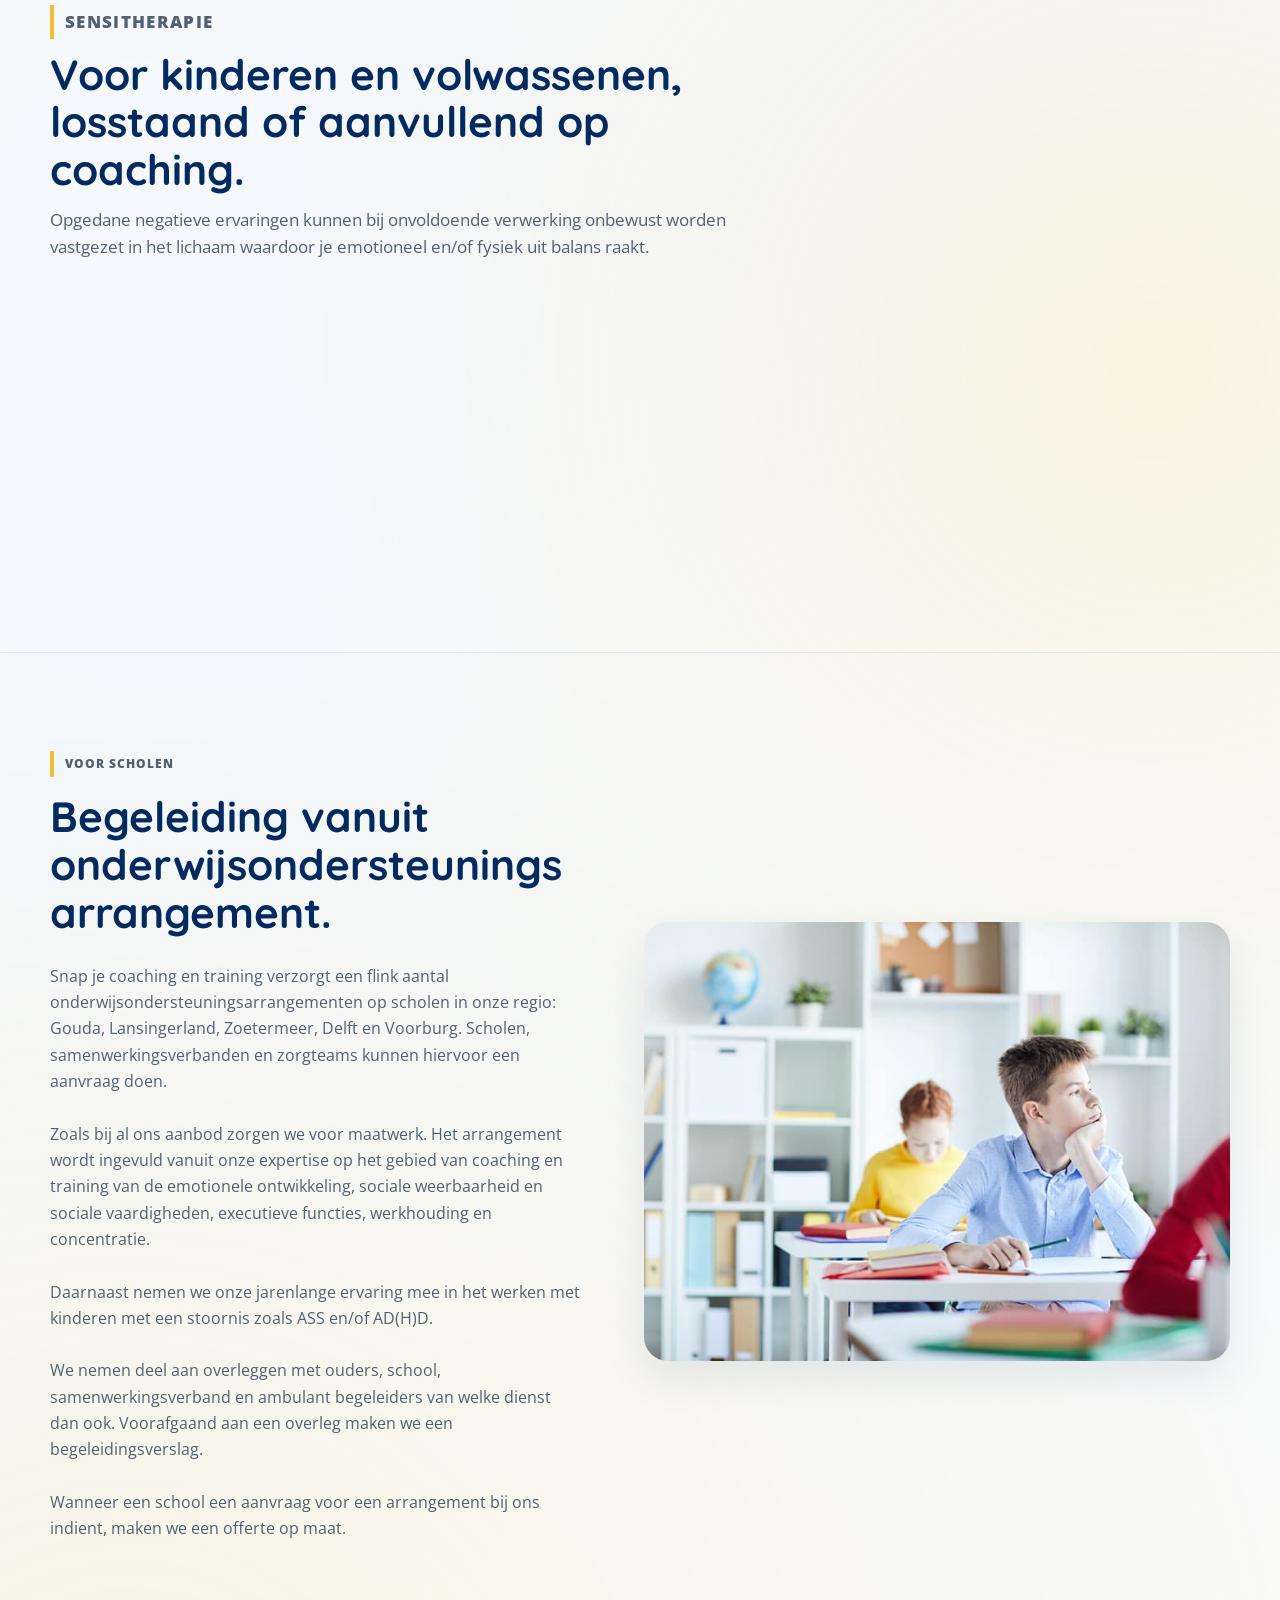
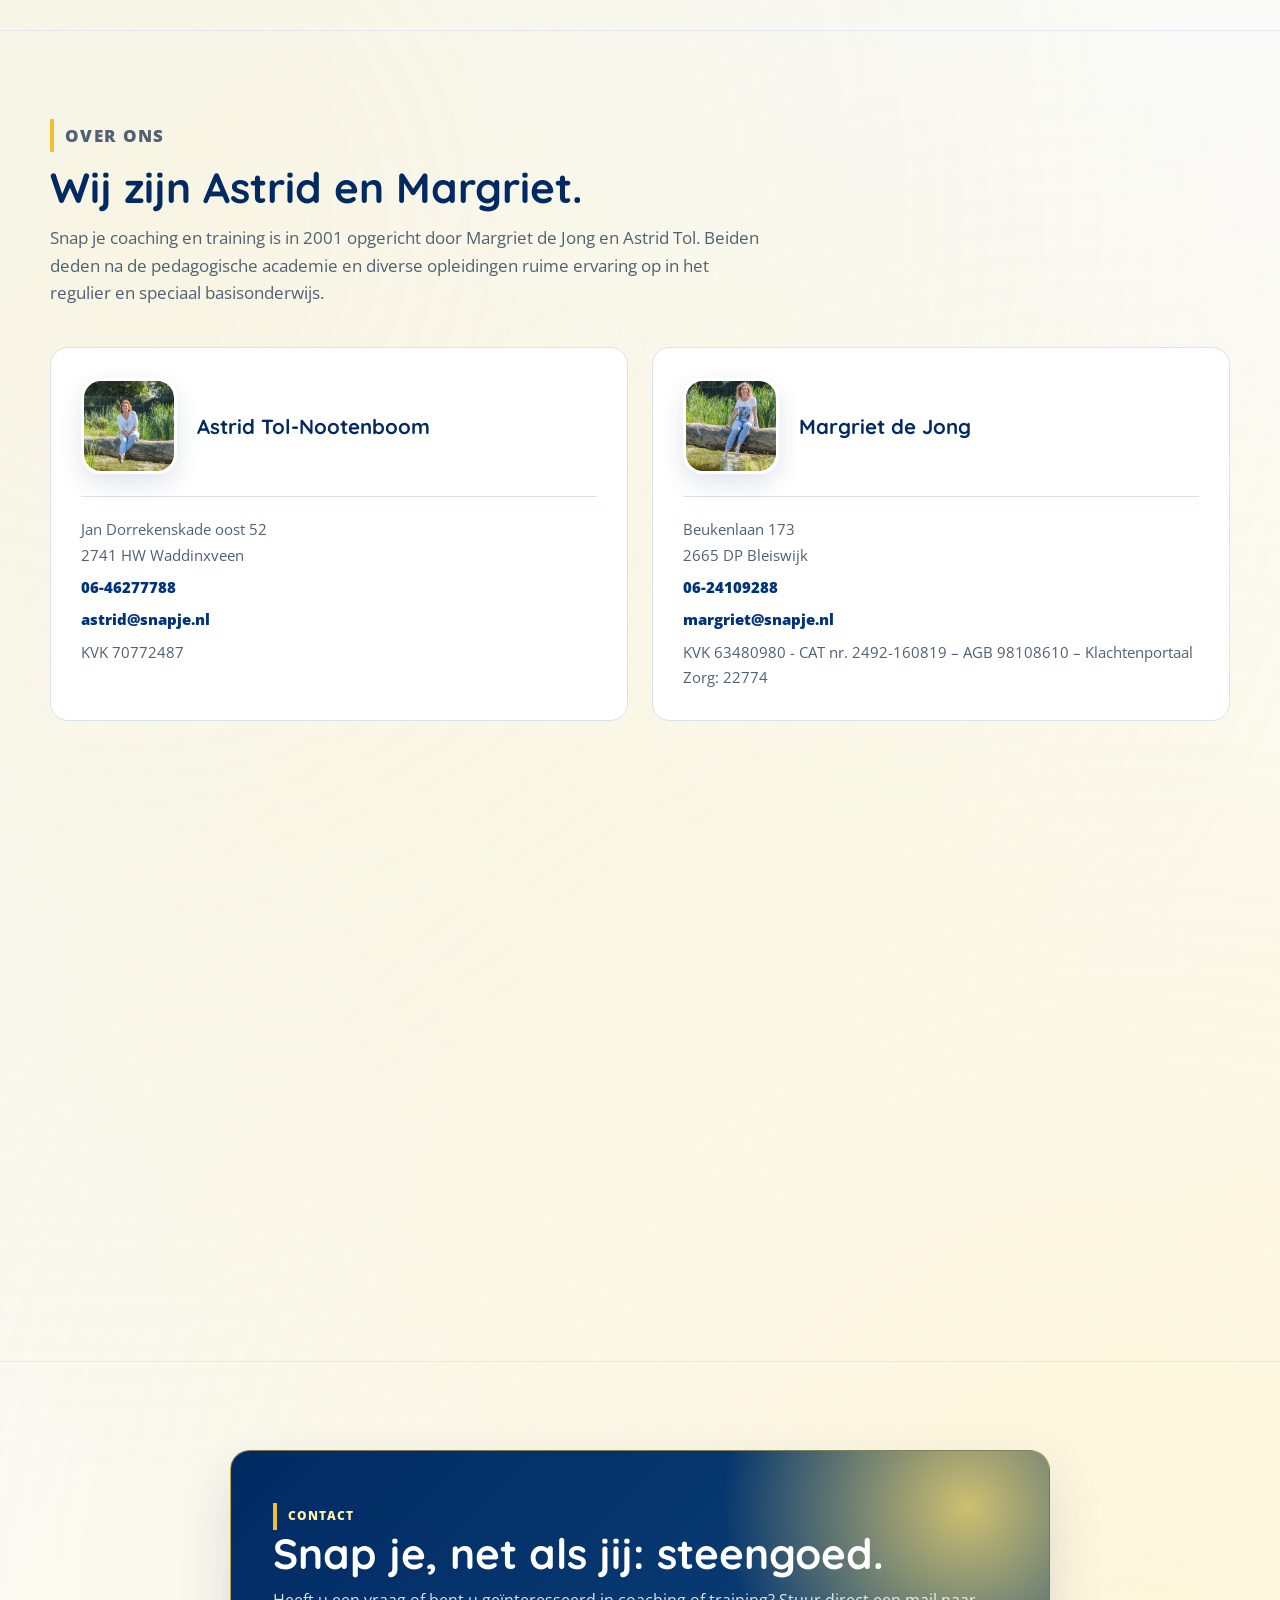
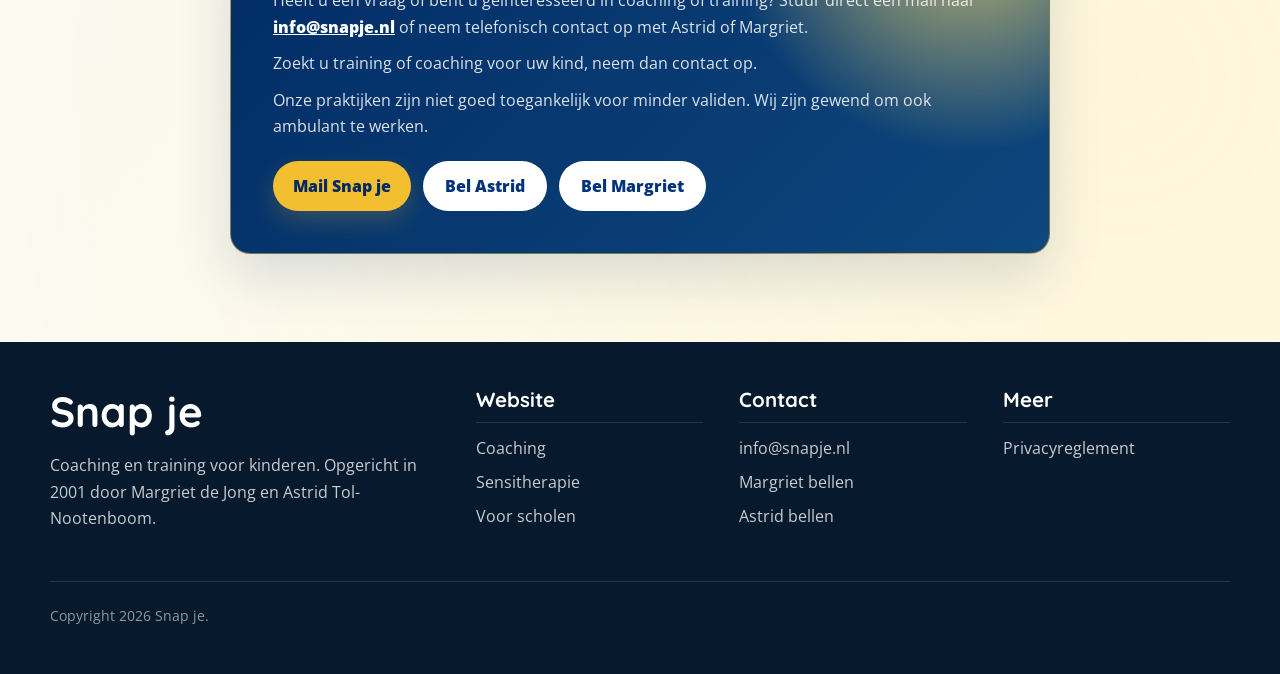
==== commit 0ac6d88d: "Restore about section introduction" ====
--- a/index.html
+++ b/index.html
@@ -198,6 +198,7 @@
           <div class="section-head">
             <p class="eyebrow">Over ons</p>
             <h2>Wij zijn Astrid en Margriet.</h2>
+            <p>Snap je coaching en training is in 2001 opgericht door Margriet de Jong en Astrid Tol. Beiden deden na de pedagogische academie en diverse opleidingen ruime ervaring op in het regulier en speciaal basisonderwijs.</p>
           </div>
           <div class="grid people">
             <article class="card person-card">
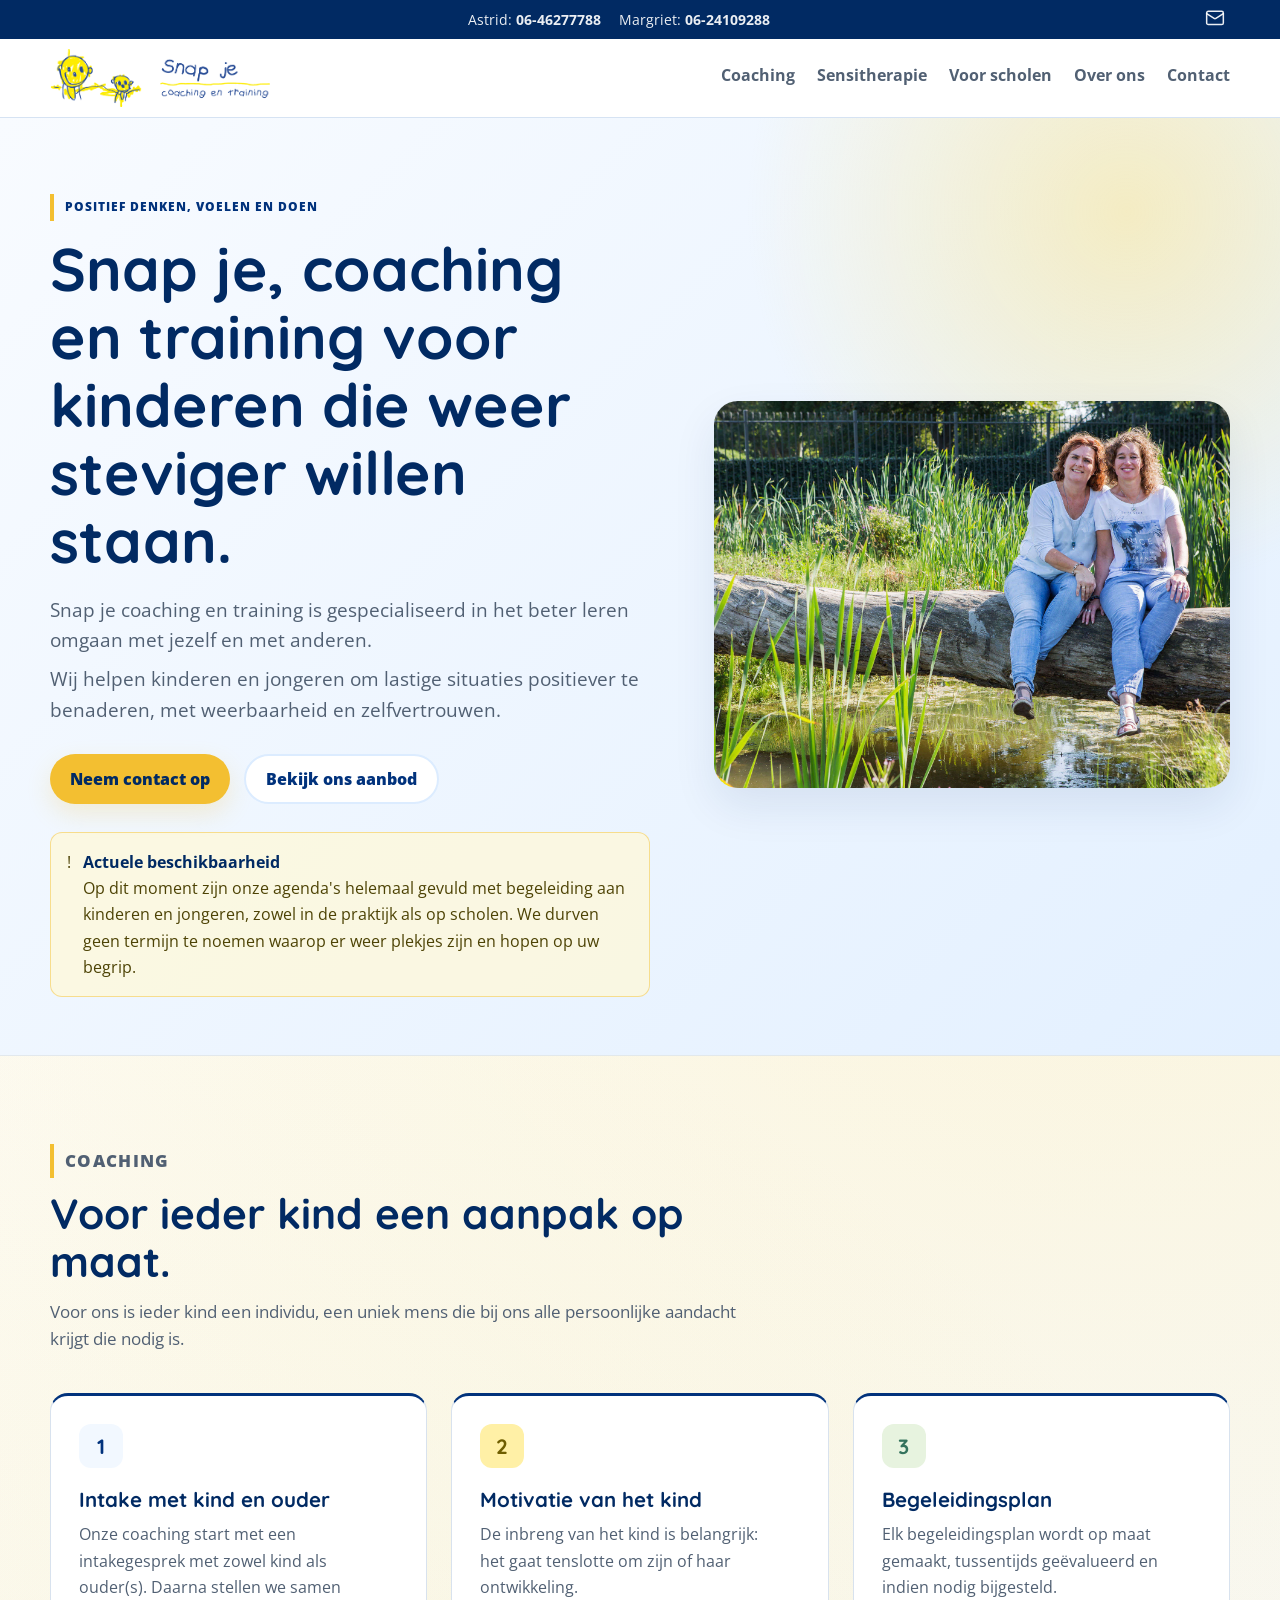
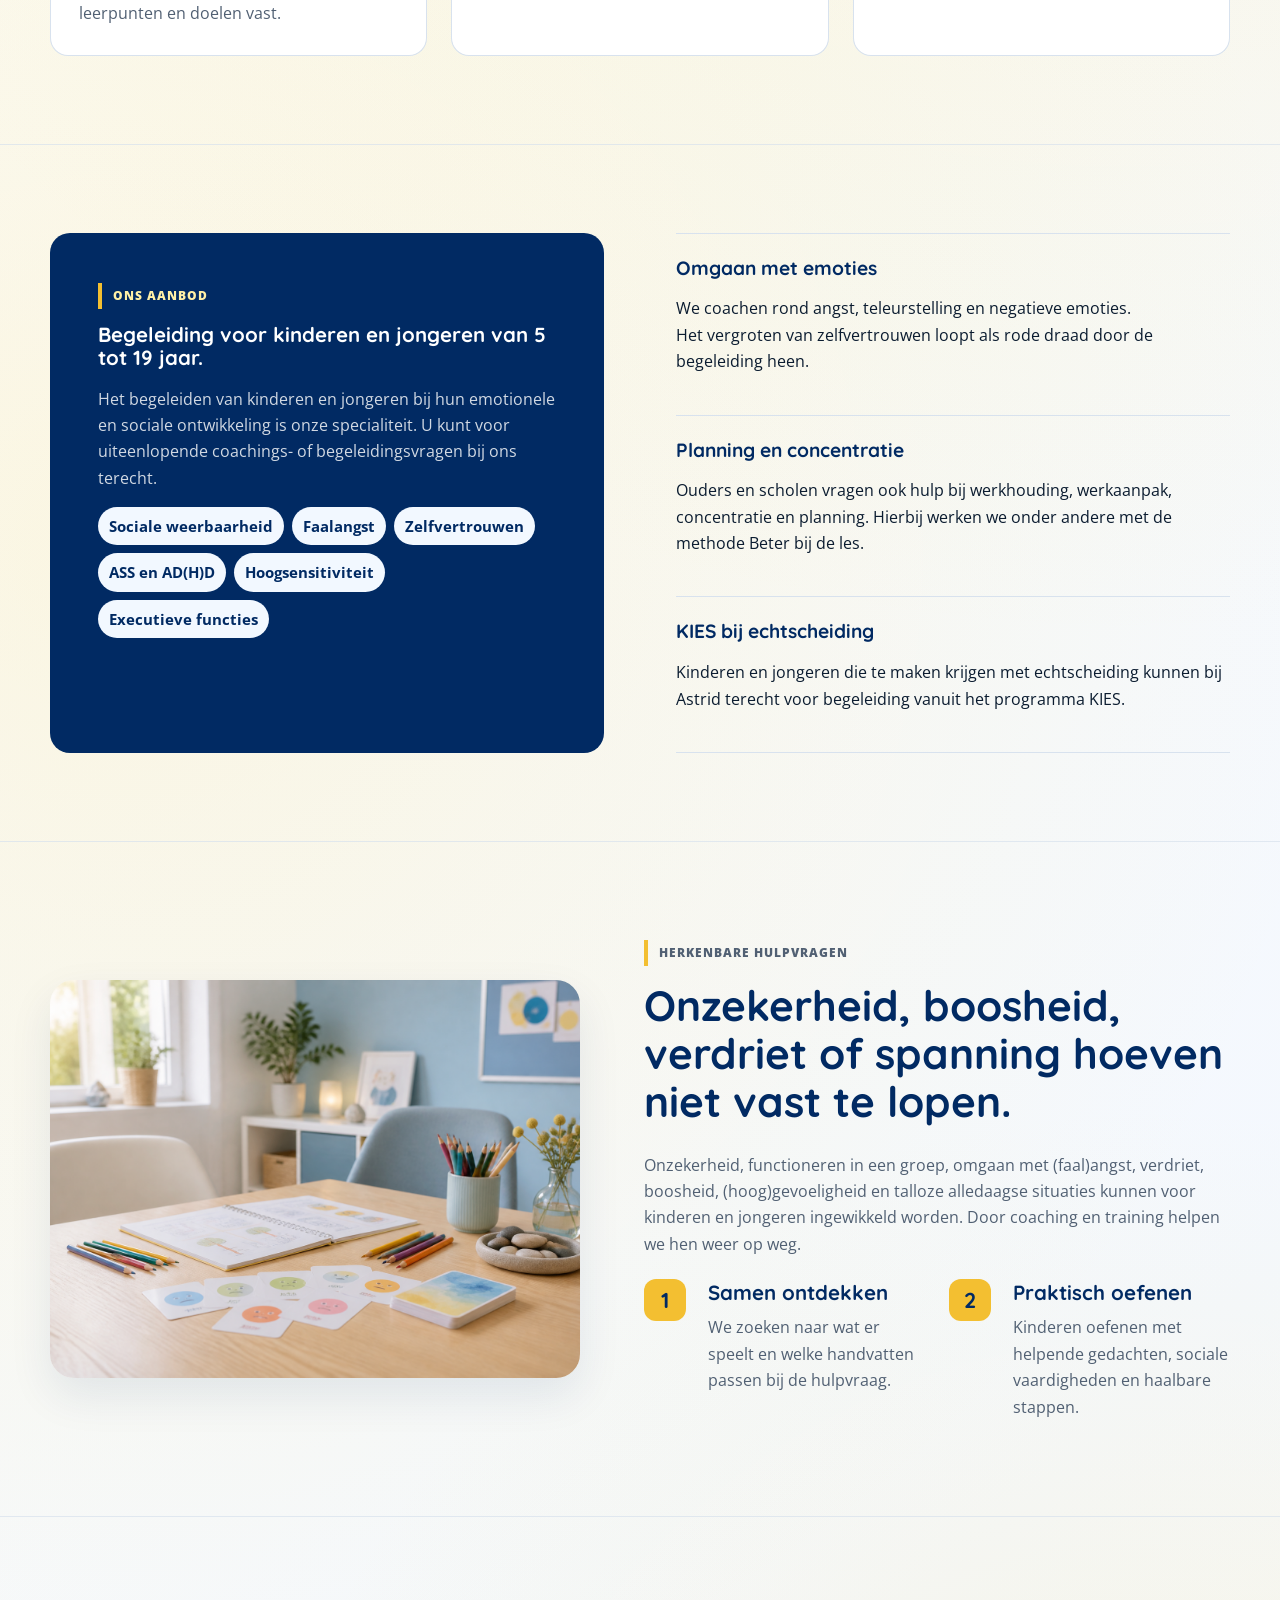
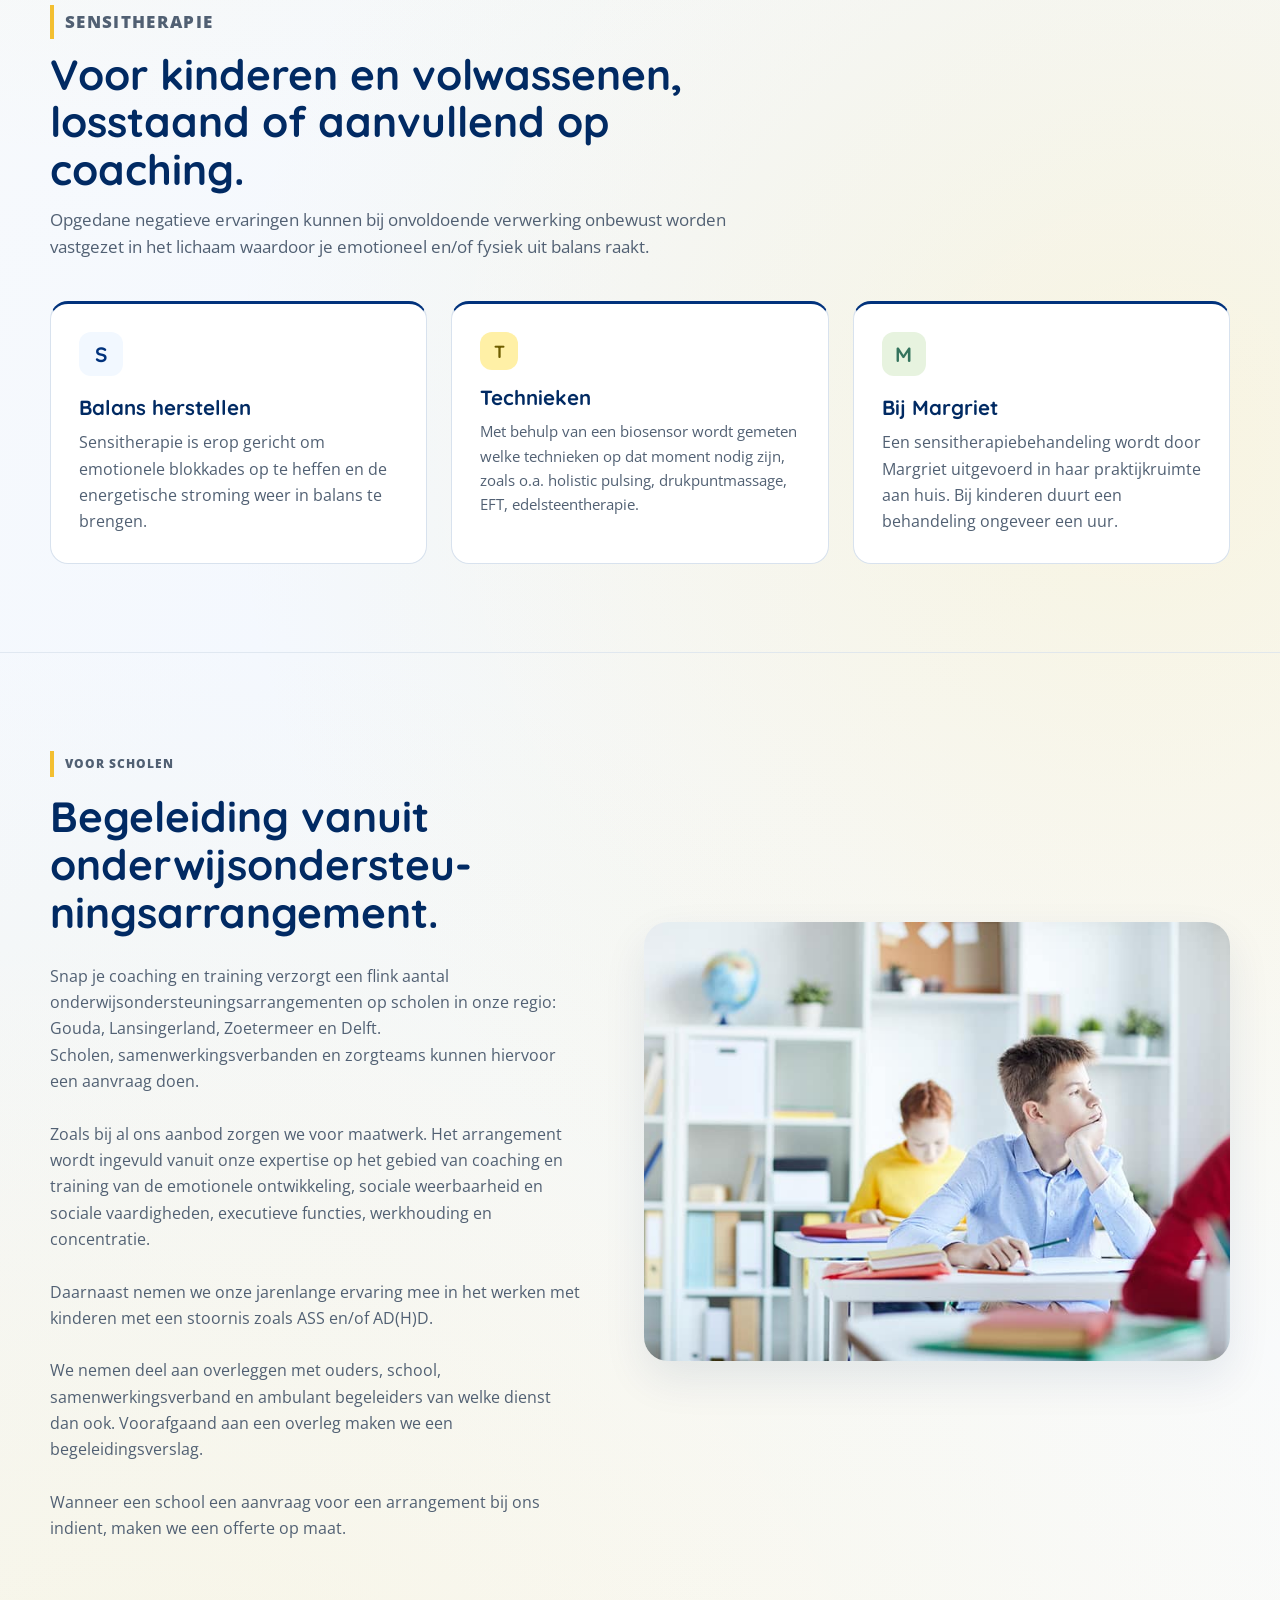
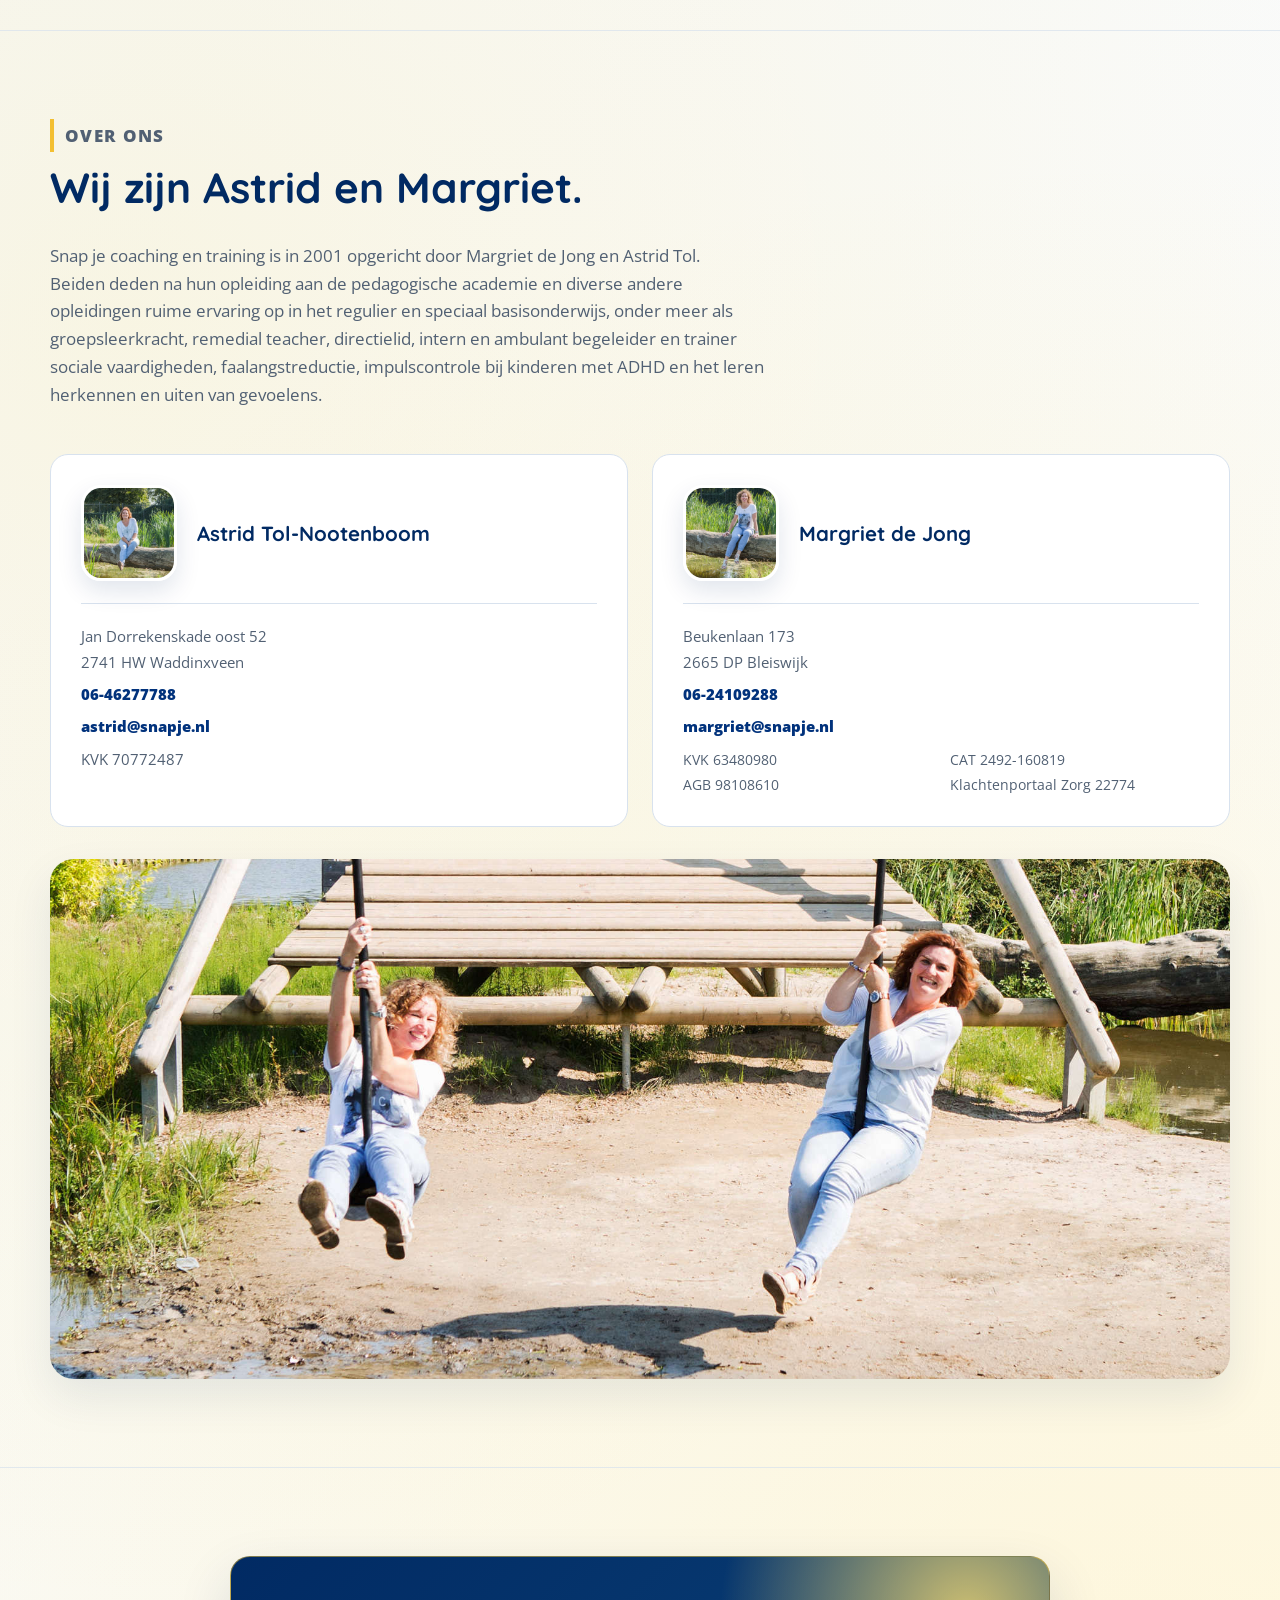
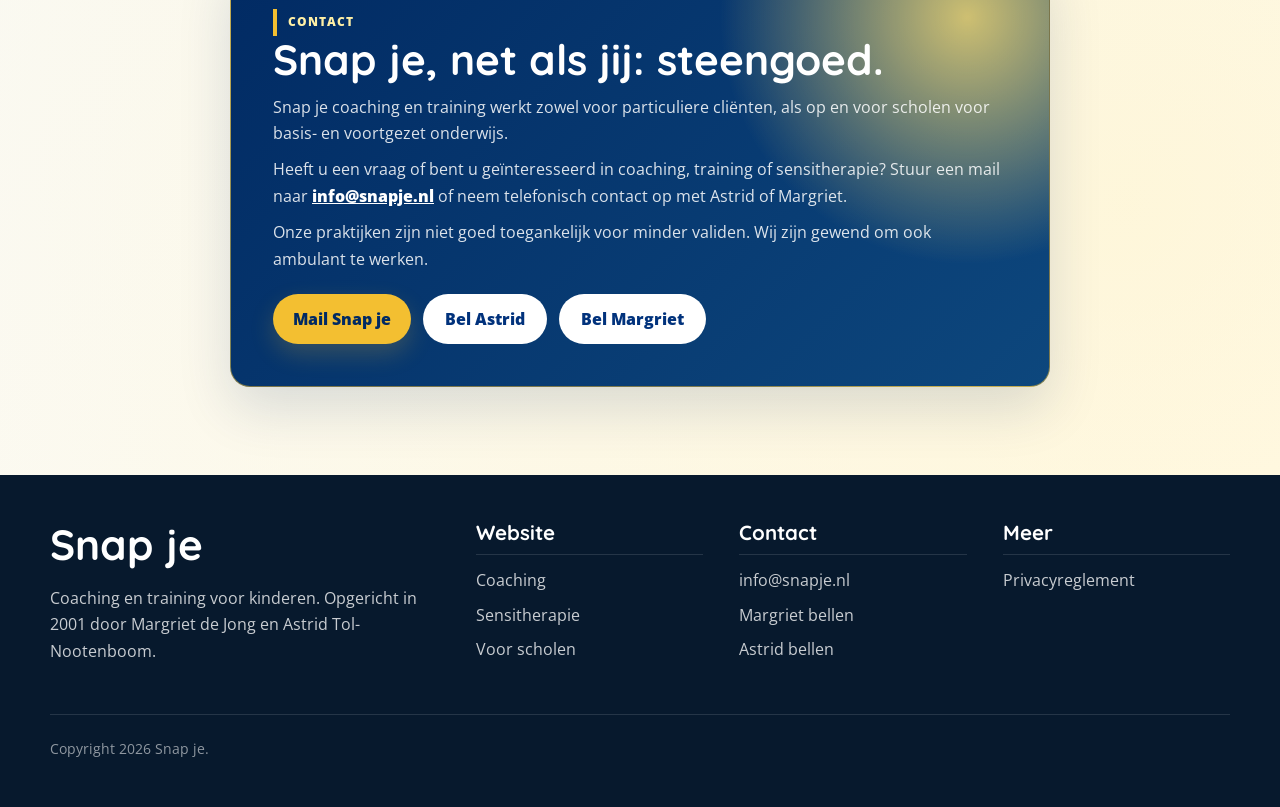
==== commit 3d4a96c2: "Update content and visual balance" ====
--- a/index.html
+++ b/index.html
@@ -9,15 +9,15 @@
     <link rel="preconnect" href="https://fonts.googleapis.com">
     <link rel="preconnect" href="https://fonts.gstatic.com" crossorigin>
     <link href="https://fonts.googleapis.com/css2?family=Open+Sans:wght@400;600;700;800&family=Quicksand:wght@600;700;800&display=swap" rel="stylesheet">
-    <link rel="stylesheet" href="styles.css?v=20260712-2">
+    <link rel="stylesheet" href="styles.css?v=20260803-1">
   </head>
   <body>
     <a class="skip-link" href="#inhoud">Direct naar inhoud</a>
 
     <div class="topline">
       <div class="container">
+        <span>Astrid: <a href="tel:+31646277788">06-46277788</a></span>
         <span>Margriet: <a href="tel:+31624109288">06-24109288</a></span>
-        <span>Astrid: <a href="tel:+31646277788">06-46277788</a></span>
         <span>
           <a class="topline-email" href="mailto:info@snapje.nl" aria-label="E-mail Snap je">
             <svg viewBox="0 0 24 24" width="20" height="20" fill="none" stroke="currentColor" stroke-width="1.8" stroke-linecap="round" stroke-linejoin="round" aria-hidden="true">
@@ -87,7 +87,7 @@
             <article class="card info-card">
               <span class="icon">2</span>
               <h3>Motivatie van het kind</h3>
-              <p>De inbreng van het kind is belangrijk: het gaat tenslotte om zijn of haar ontwikkeling.</p>
+              <p>De inbreng van het kind is belangrijk: <span class="copy-break">het gaat tenslotte om zijn of haar ontwikkeling.</span></p>
             </article>
             <article class="card info-card">
               <span class="icon">3</span>
@@ -116,11 +116,11 @@
           <div class="service-list">
             <article class="card service-item">
               <h3>Omgaan met emoties</h3>
-              <p>We coachen rond angst, teleurstelling en negatieve emoties. Het vergroten van zelfvertrouwen loopt als rode draad door de begeleiding heen.</p>
+              <p>We coachen rond angst, teleurstelling en negatieve emoties. <span class="copy-break">Het vergroten van zelfvertrouwen loopt als rode draad door de begeleiding heen.</span></p>
             </article>
             <article class="card service-item">
               <h3>Planning en concentratie</h3>
-              <p>Ouders en scholen vragen ook hulp bij werkhouding, werkaanpak, concentratie en planning. Hierbij werken we onder andere met Beter bij de les.</p>
+              <p>Ouders en scholen vragen ook hulp bij werkhouding, werkaanpak, concentratie en planning. Hierbij werken we onder andere met de methode Beter bij de les.</p>
             </article>
             <article class="card service-item">
               <h3>KIES bij echtscheiding</h3>
@@ -164,10 +164,10 @@
               <h3>Balans herstellen</h3>
               <p>Sensitherapie is erop gericht om emotionele blokkades op te heffen en de energetische stroming weer in balans te brengen.</p>
             </article>
-            <article class="card info-card">
+            <article class="card info-card techniques-card">
               <span class="icon">T</span>
               <h3>Technieken</h3>
-              <p>De definitieve tekst over de gebruikte technieken wordt binnenkort door Margriet aangeleverd.</p>
+              <p>Met behulp van een biosensor wordt gemeten welke technieken op dat moment nodig zijn, zoals o.a. holistic pulsing, drukpuntmassage, EFT, edelsteentherapie.</p>
             </article>
             <article class="card info-card">
               <span class="icon">M</span>
@@ -182,8 +182,8 @@
         <div class="container split">
           <div class="split-content">
             <p class="eyebrow">Voor scholen</p>
-            <h2>Begeleiding vanuit onderwijsondersteuningsarrangement.</h2>
-            <p>Snap je coaching en training verzorgt een flink aantal onderwijsondersteuningsarrangementen op scholen in onze regio: Gouda, Lansingerland, Zoetermeer, Delft en Voorburg. Scholen, samenwerkingsverbanden en zorgteams kunnen hiervoor een aanvraag doen.</p>
+            <h2>Begeleiding vanuit onderwijsondersteu&shy;ningsarrangement.</h2>
+            <p>Snap je coaching en training verzorgt een flink aantal onderwijsondersteuningsarrangementen op scholen in onze regio: Gouda, Lansingerland, Zoetermeer en Delft. <span class="copy-break">Scholen, samenwerkingsverbanden en zorgteams kunnen hiervoor een aanvraag doen.</span></p>
             <p>Zoals bij al ons aanbod zorgen we voor maatwerk. Het arrangement wordt ingevuld vanuit onze expertise op het gebied van coaching en training van de emotionele ontwikkeling, sociale weerbaarheid en sociale vaardigheden, executieve functies, werkhouding en concentratie.</p>
             <p>Daarnaast nemen we onze jarenlange ervaring mee in het werken met kinderen met een stoornis zoals ASS en/of AD(H)D.</p>
             <p>We nemen deel aan overleggen met ouders, school, samenwerkingsverband en ambulant begeleiders van welke dienst dan ook. Voorafgaand aan een overleg maken we een begeleidingsverslag.</p>
@@ -198,7 +198,7 @@
           <div class="section-head">
             <p class="eyebrow">Over ons</p>
             <h2>Wij zijn Astrid en Margriet.</h2>
-            <p>Snap je coaching en training is in 2001 opgericht door Margriet de Jong en Astrid Tol. Beiden deden na de pedagogische academie en diverse opleidingen ruime ervaring op in het regulier en speciaal basisonderwijs.</p>
+            <p class="about-intro">Snap je coaching en training is in 2001 opgericht door Margriet de Jong en Astrid Tol. <span class="copy-break">Beiden deden na hun opleiding aan de pedagogische academie en diverse andere opleidingen ruime ervaring op in het regulier en speciaal basisonderwijs, onder meer als groepsleerkracht, remedial teacher, directielid, intern en ambulant begeleider en trainer sociale vaardigheden, faalangstreductie, impulscontrole bij kinderen met ADHD en het leren herkennen en uiten van gevoelens.</span></p>
           </div>
           <div class="grid people">
             <article class="card person-card">
@@ -222,7 +222,12 @@
                 <span class="address-lines">Beukenlaan 173<br>2665 DP Bleiswijk</span>
                 <a href="tel:+31624109288">06-24109288</a>
                 <a href="mailto:margriet@snapje.nl">margriet@snapje.nl</a>
-                <span>KVK 63480980 - CAT nr. 2492-160819 – AGB 98108610 – Klachtenportaal Zorg: 22774</span>
+                <span class="registration-grid">
+                  <span>KVK 63480980</span>
+                  <span>CAT 2492-160819</span>
+                  <span>AGB 98108610</span>
+                  <span>Klachtenportaal Zorg 22774</span>
+                </span>
               </div>
             </article>
           </div>
@@ -237,8 +242,8 @@
           <article class="card contact-card contact-merged">
             <p class="eyebrow">Contact</p>
             <h2>Snap je, net als jij: steengoed.</h2>
-            <p>Heeft u een vraag of bent u geïnteresseerd in coaching of training? Stuur direct een mail naar <a href="mailto:info@snapje.nl">info@snapje.nl</a> of neem telefonisch contact op met Astrid of Margriet.</p>
-            <p>Zoekt u training of coaching voor uw kind, neem dan contact op.</p>
+            <p>Snap je coaching en training werkt zowel voor particuliere cliënten, als op en voor scholen voor basis- en voortgezet onderwijs.</p>
+            <p>Heeft u een vraag of bent u geïnteresseerd in coaching, training of sensitherapie? Stuur een mail naar <a href="mailto:info@snapje.nl">info@snapje.nl</a> of neem telefonisch contact op met Astrid of Margriet.</p>
             <p>Onze praktijken zijn niet goed toegankelijk voor minder validen. Wij zijn gewend om ook ambulant te werken.</p>
             <div class="contact-actions">
               <a class="button warm" href="mailto:info@snapje.nl">Mail Snap je</a>
--- a/styles.css
+++ b/styles.css
@@ -385,6 +385,10 @@
   margin-top: .45em;
 }
 
+.copy-break {
+  display: block;
+}
+
 .hero-actions {
   display: flex;
   flex-wrap: wrap;
@@ -466,6 +470,15 @@
   font-size: 1.05rem;
 }
 
+#over-ons .section-head {
+  margin-bottom: 46px;
+}
+
+.about-intro {
+  position: relative;
+  padding-top: 18px;
+}
+
 .grid {
   display: grid;
   gap: 24px;
@@ -508,6 +521,18 @@
 .contact-card p {
   margin: 10px 0 0;
   color: var(--muted);
+}
+
+.techniques-card .icon {
+  width: 38px;
+  height: 38px;
+  margin-bottom: 16px;
+  font-size: 1.1rem;
+}
+
+.techniques-card p {
+  font-size: .95rem;
+  line-height: 1.6;
 }
 
 .icon {
@@ -740,6 +765,19 @@
   text-decoration: none;
 }
 
+.registration-grid {
+  display: grid;
+  grid-template-columns: repeat(2, minmax(0, 1fr));
+  gap: 5px 18px;
+  margin-top: 3px;
+  font-size: .9rem;
+  line-height: 1.45;
+}
+
+.registration-grid > span {
+  overflow-wrap: anywhere;
+}
+
 .contact-wrap {
   display: grid;
   grid-template-columns: .9fr 1.1fr;
@@ -855,6 +893,10 @@
 
 .prose h1 {
   margin-bottom: 20px;
+}
+
+.privacy-title {
+  font-size: clamp(1.55rem, 4.2vw, 3.6rem);
 }
 
 .prose h2 {
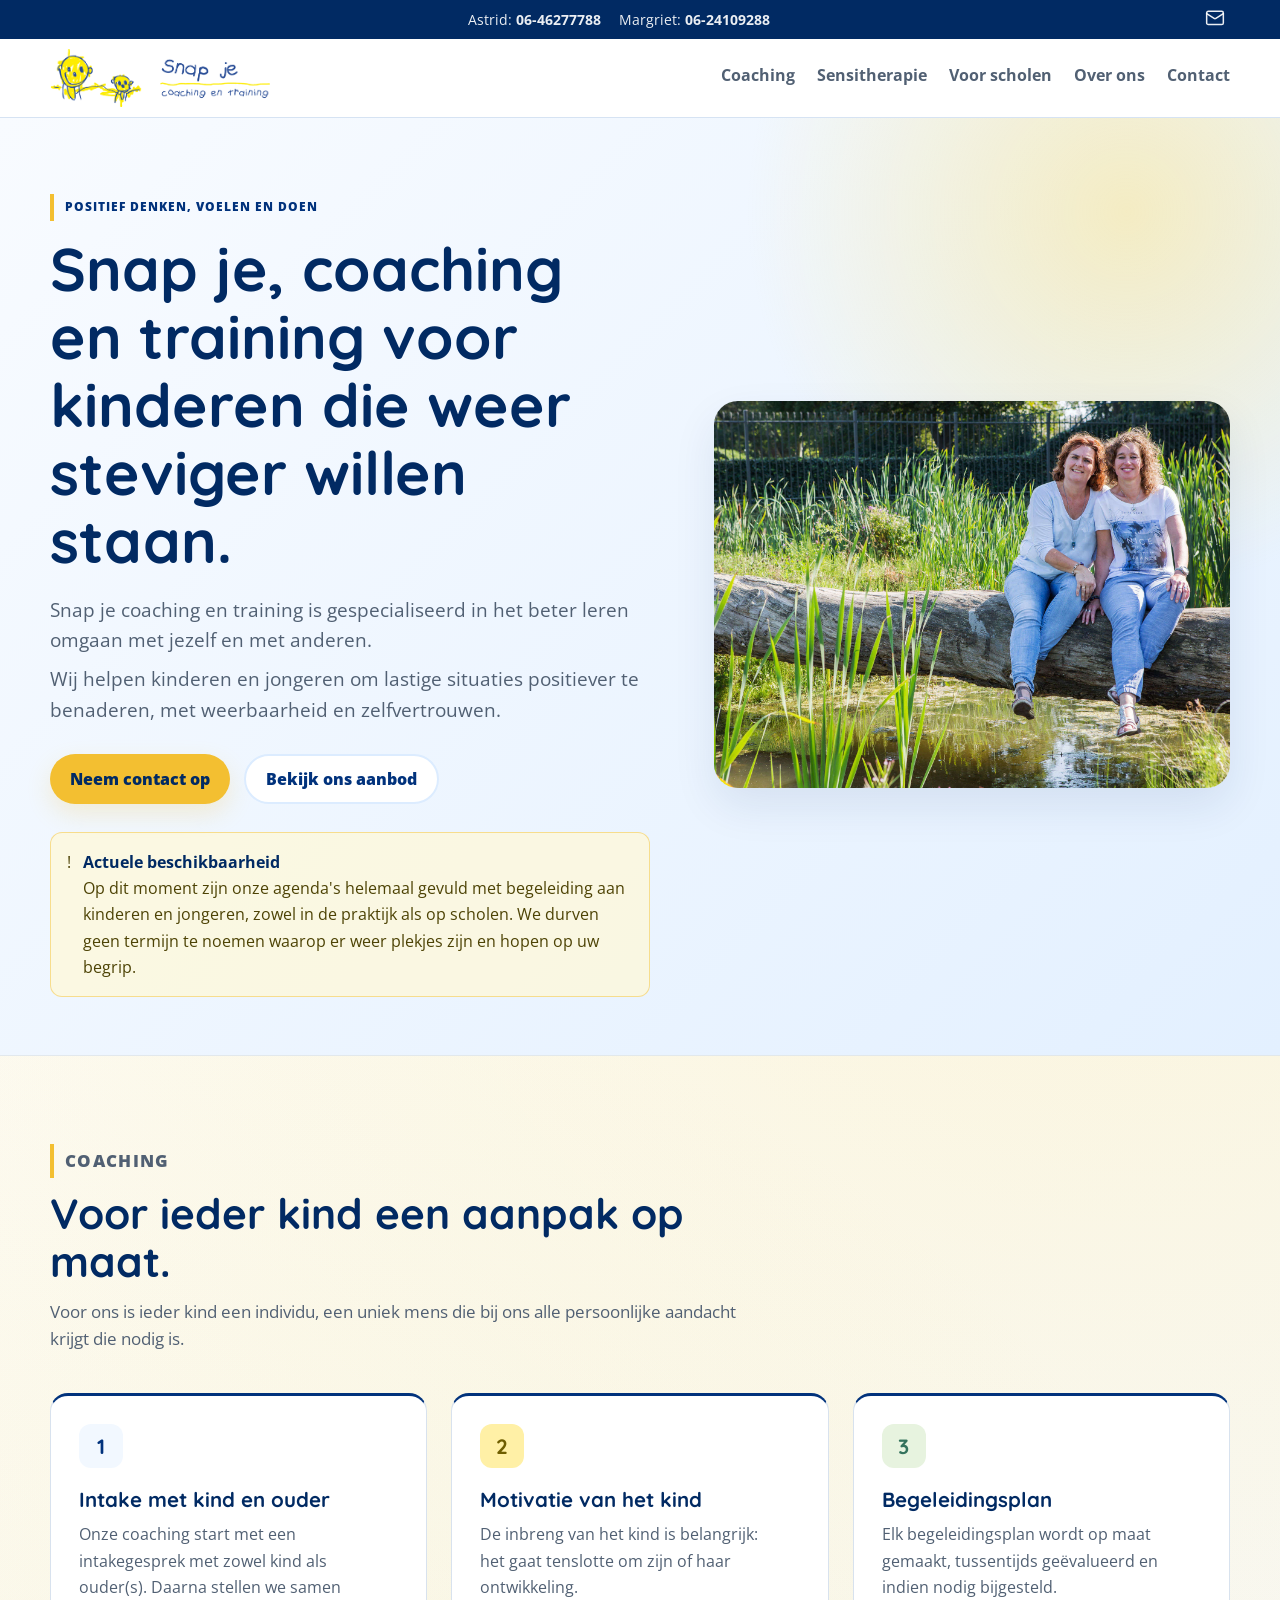
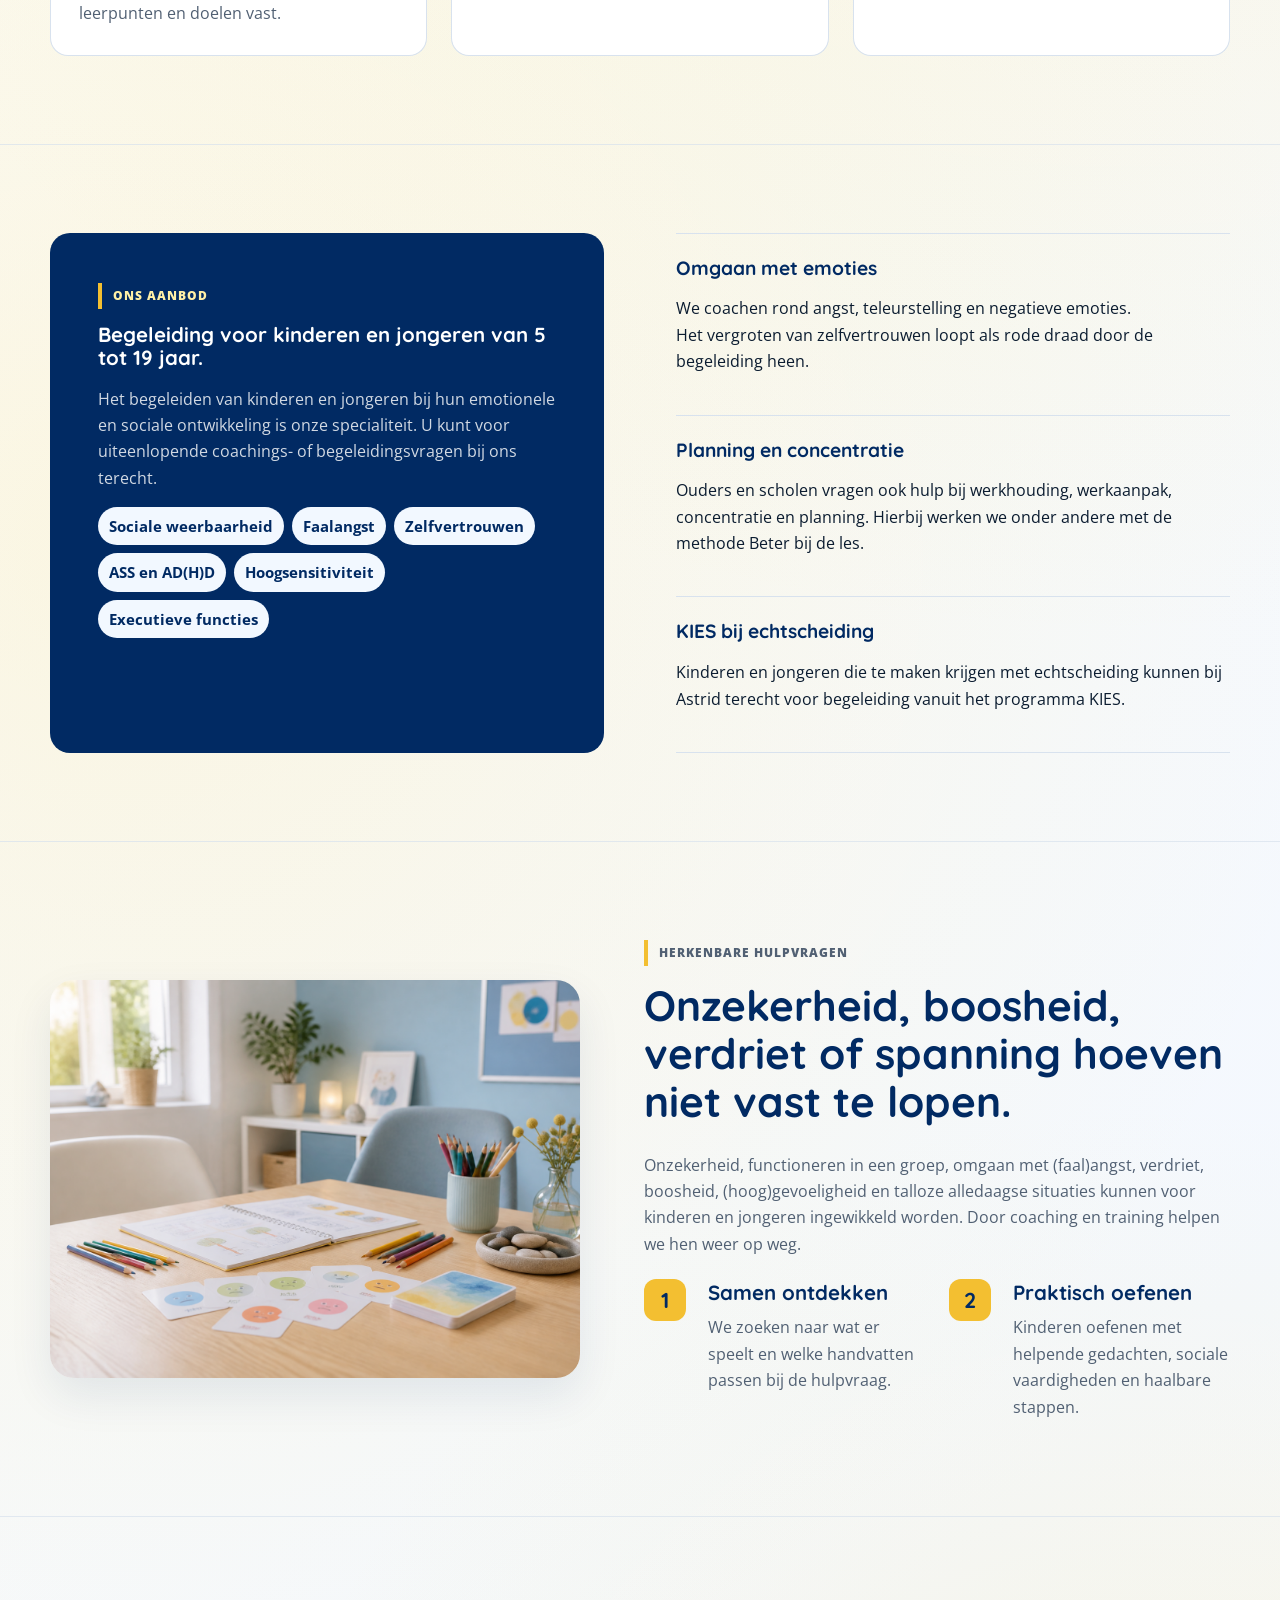
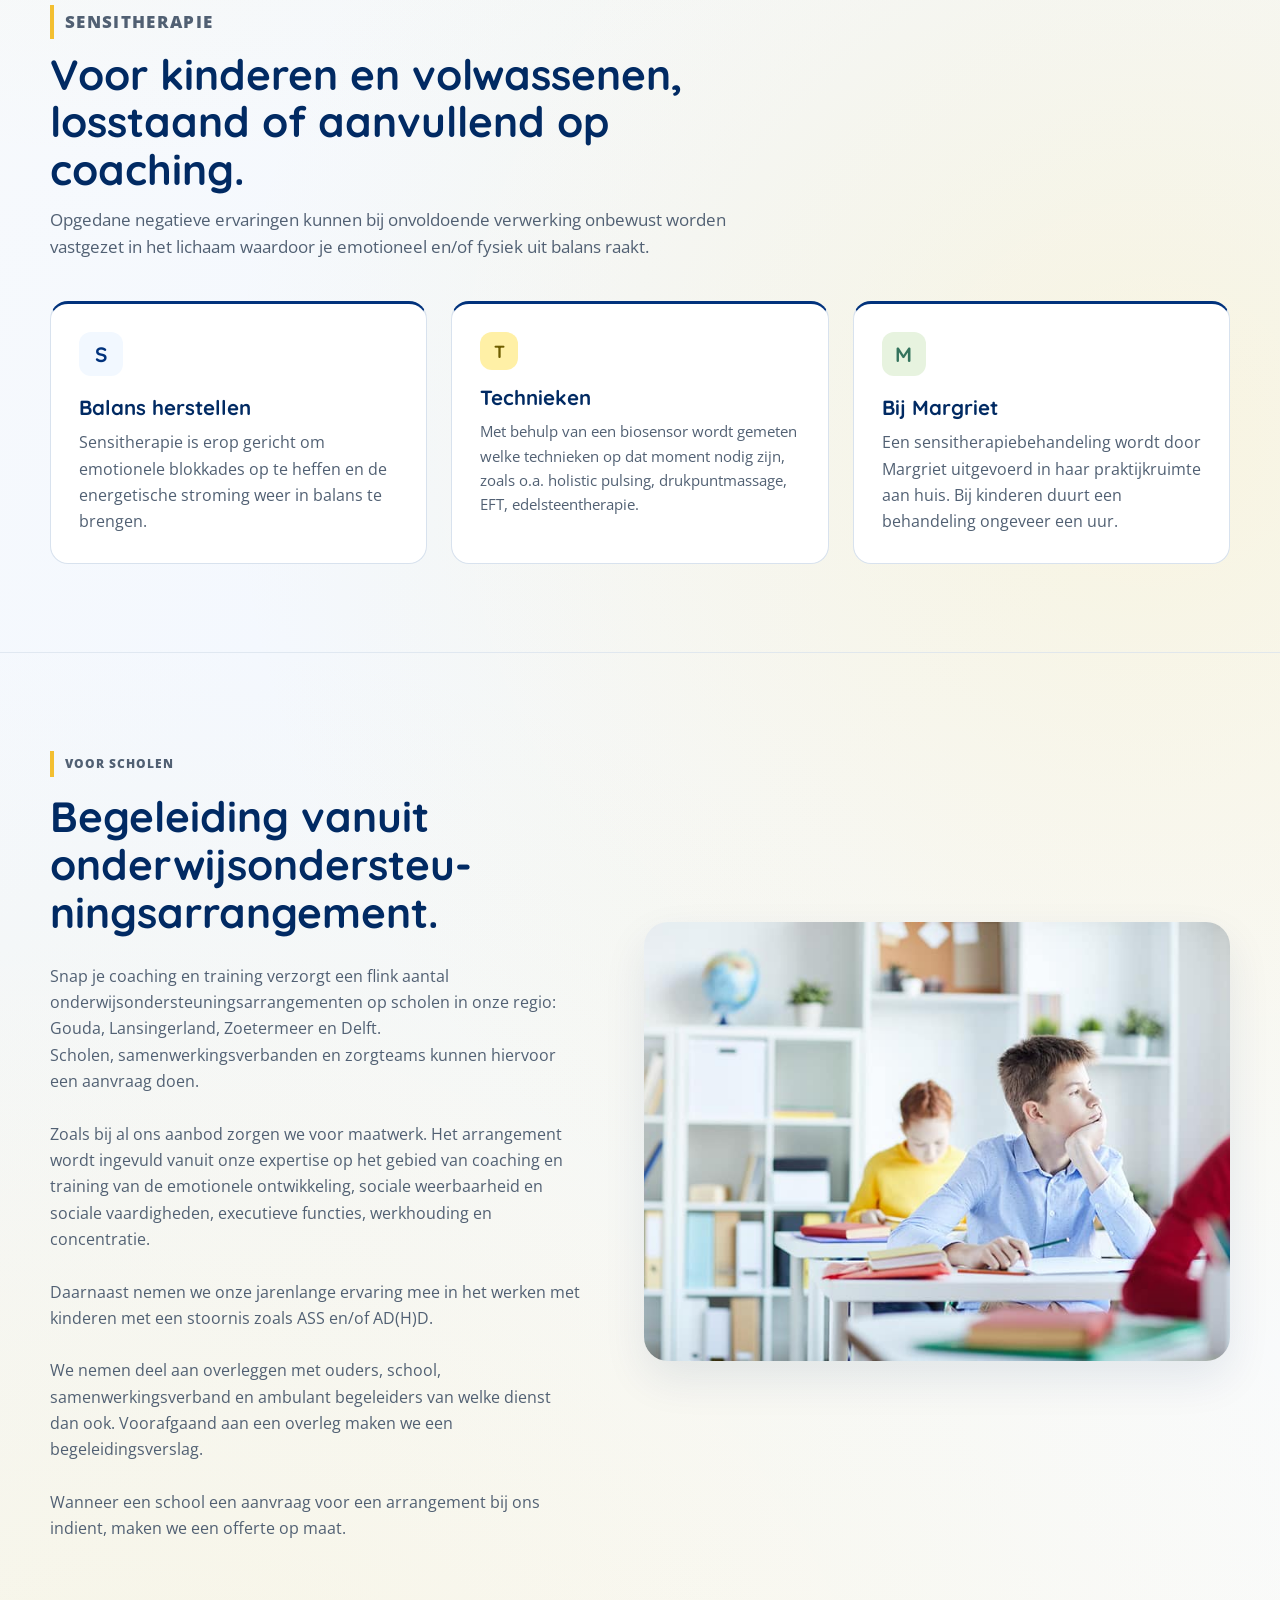
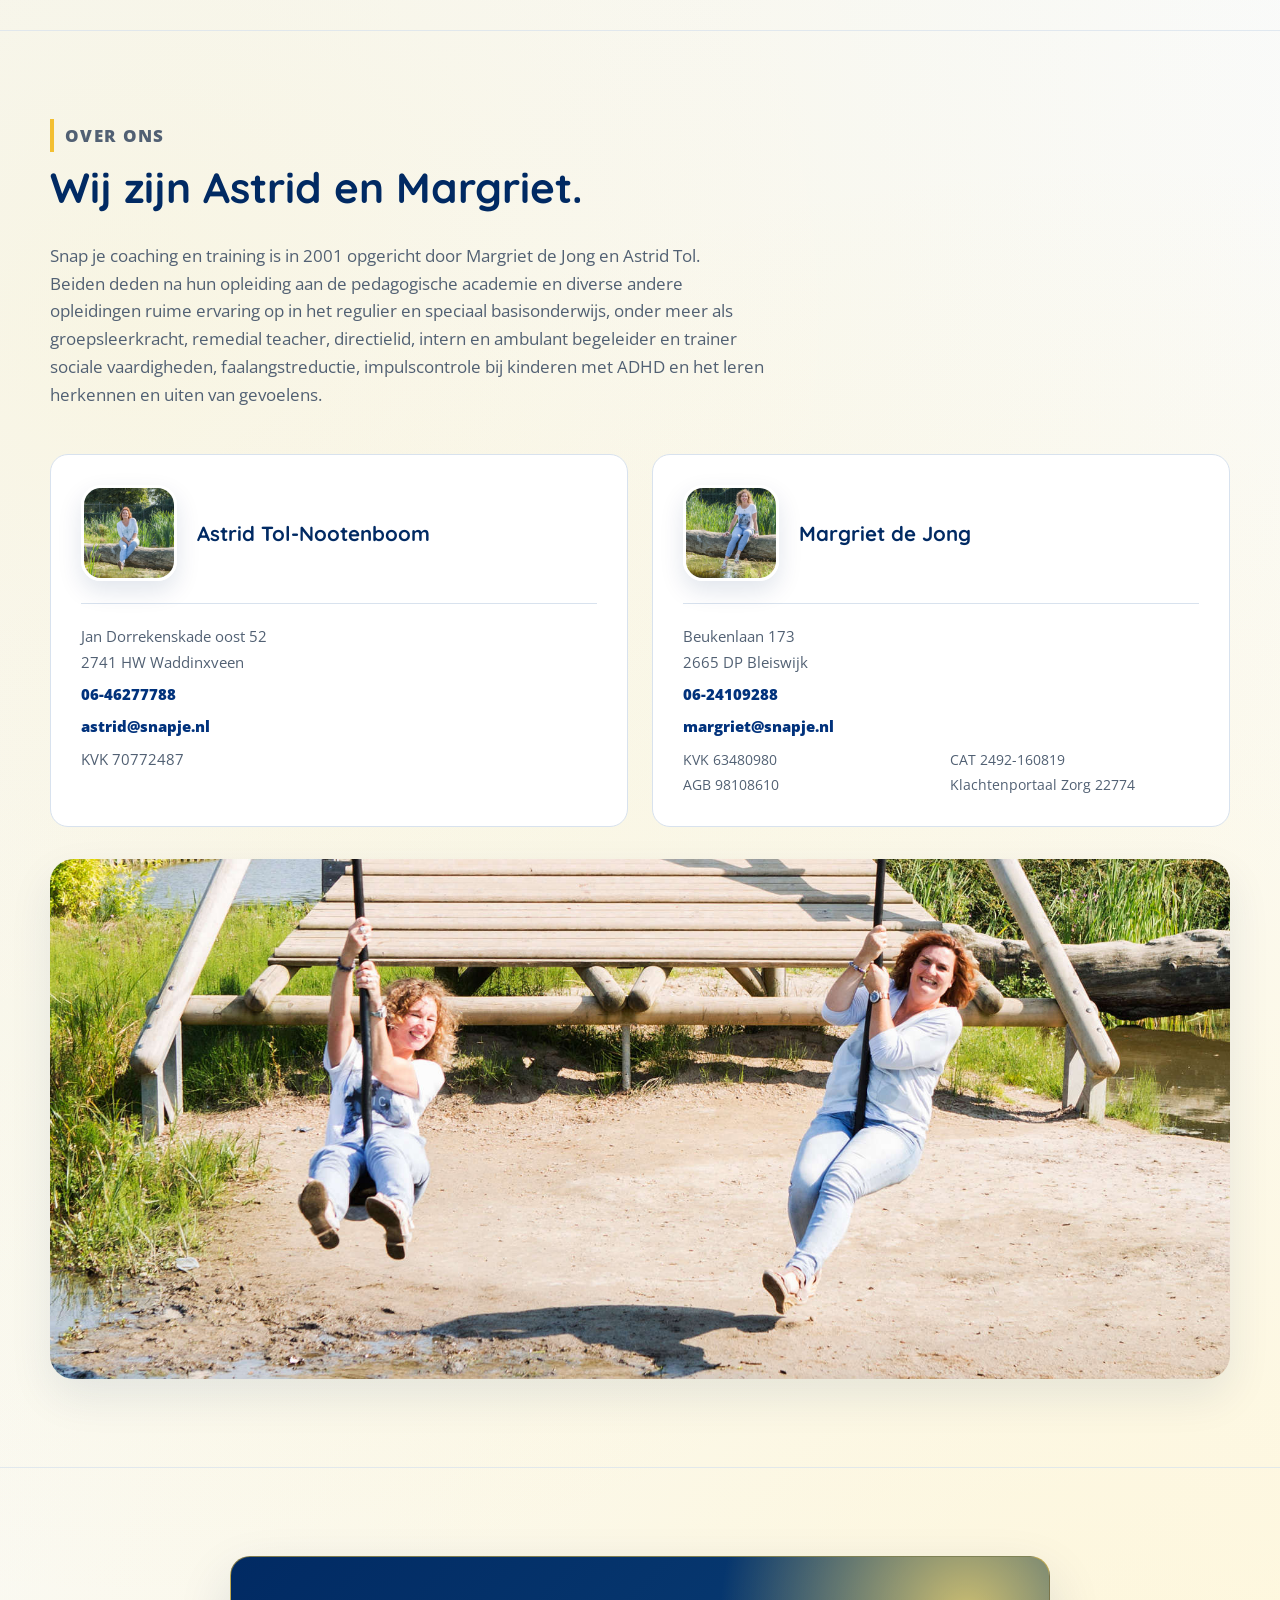
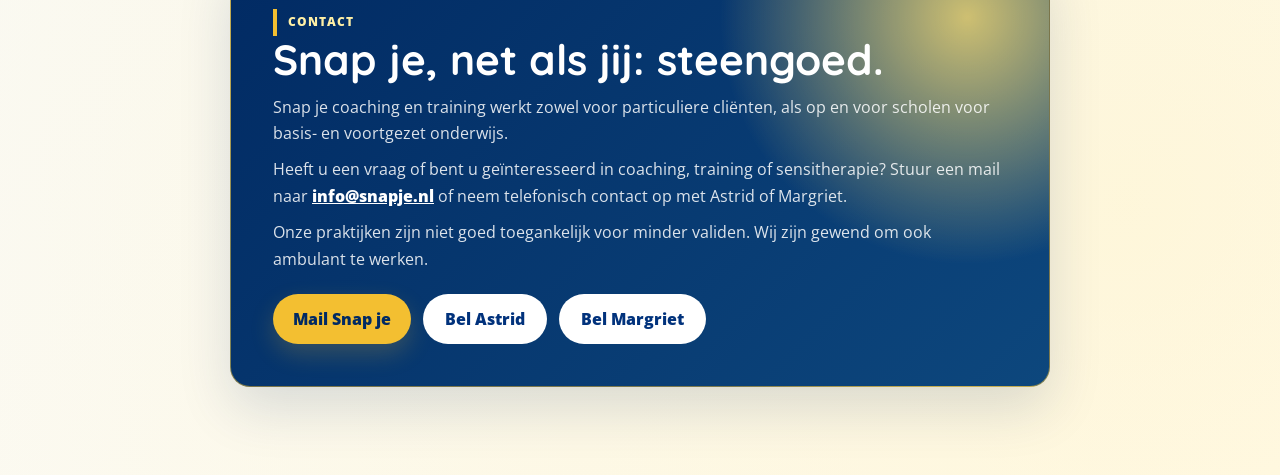
==== commit 1da67fe7: "Add production SEO metadata" ====
--- a/index.html
+++ b/index.html
@@ -5,6 +5,13 @@
     <meta name="viewport" content="width=device-width, initial-scale=1">
     <title>Snap je | Coaching en training voor kinderen</title>
     <meta name="description" content="Snap je coaching en training helpt kinderen en jongeren weerbaar en met zelfvertrouwen omgaan met zichzelf en anderen.">
+    <link rel="canonical" href="https://snapje.nl/">
+    <meta property="og:type" content="website">
+    <meta property="og:locale" content="nl_NL">
+    <meta property="og:title" content="Snap je | Coaching en training voor kinderen">
+    <meta property="og:description" content="Coaching en training voor kinderen en jongeren die weer steviger willen staan.">
+    <meta property="og:url" content="https://snapje.nl/">
+    <meta property="og:image" content="https://snapje.nl/assets/photos/snapje-boomheader.jpg">
     <link rel="icon" href="assets/favicon.png" type="image/png">
     <link rel="preconnect" href="https://fonts.googleapis.com">
     <link rel="preconnect" href="https://fonts.gstatic.com" crossorigin>
@@ -251,42 +258,3 @@
               <a class="button secondary" href="tel:+31624109288">Bel Margriet</a>
             </div>
           </article>
-        </div>
-      </section>
-    </main>
-
-    <footer class="site-footer">
-      <div class="container footer-grid">
-        <div>
-          <h2>Snap je</h2>
-          <p>Coaching en training voor kinderen. Opgericht in 2001 door Margriet de Jong en Astrid Tol-Nootenboom.</p>
-        </div>
-        <div>
-          <h3>Website</h3>
-          <ul>
-            <li><a href="#coaching">Coaching</a></li>
-            <li><a href="#sensitherapie">Sensitherapie</a></li>
-            <li><a href="#scholen">Voor scholen</a></li>
-          </ul>
-        </div>
-        <div>
-          <h3>Contact</h3>
-          <ul>
-            <li><a href="mailto:info@snapje.nl">info@snapje.nl</a></li>
-            <li><a href="tel:+31624109288">Margriet bellen</a></li>
-            <li><a href="tel:+31646277788">Astrid bellen</a></li>
-          </ul>
-        </div>
-        <div>
-          <h3>Meer</h3>
-          <ul>
-            <li><a href="privacy.html">Privacyreglement</a></li>
-          </ul>
-        </div>
-      </div>
-      <div class="container subfooter">Copyright 2026 Snap je.</div>
-    </footer>
-
-    <script src="script.js"></script>
-  </body>
-</html>
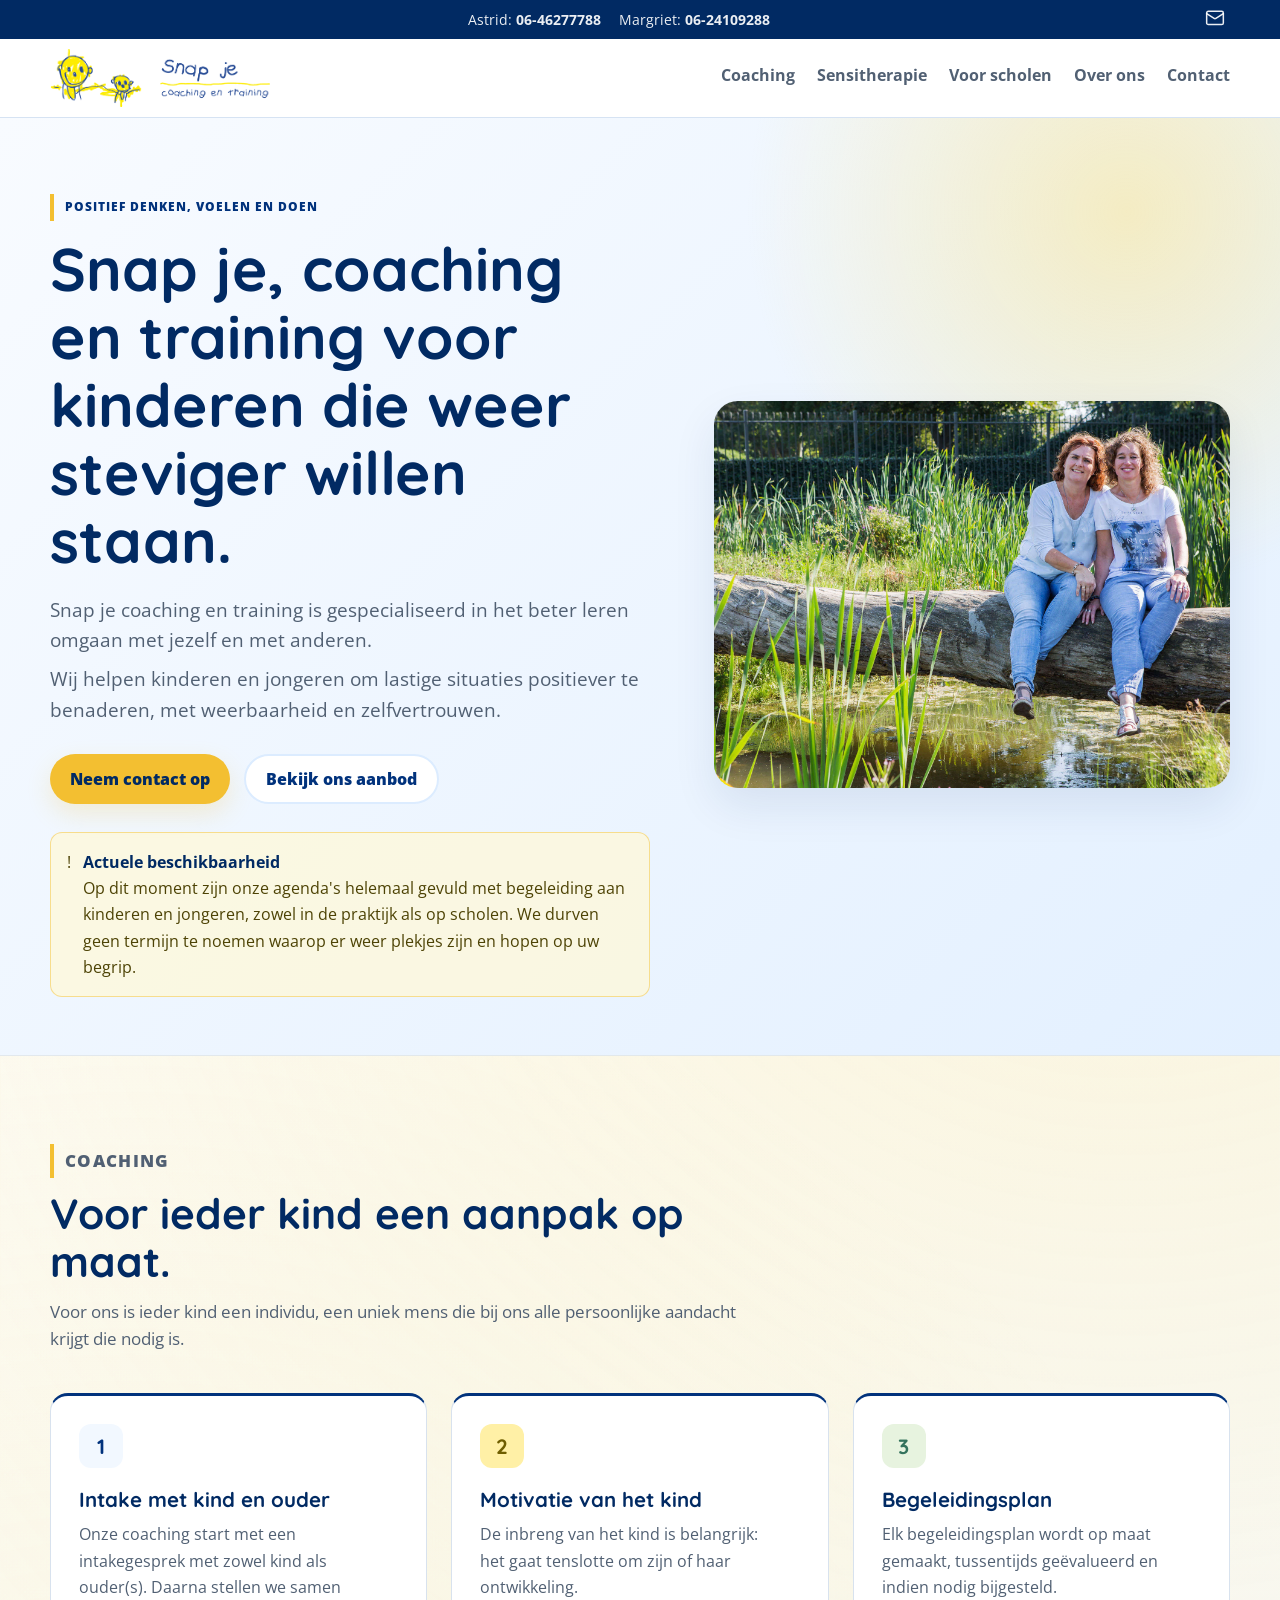
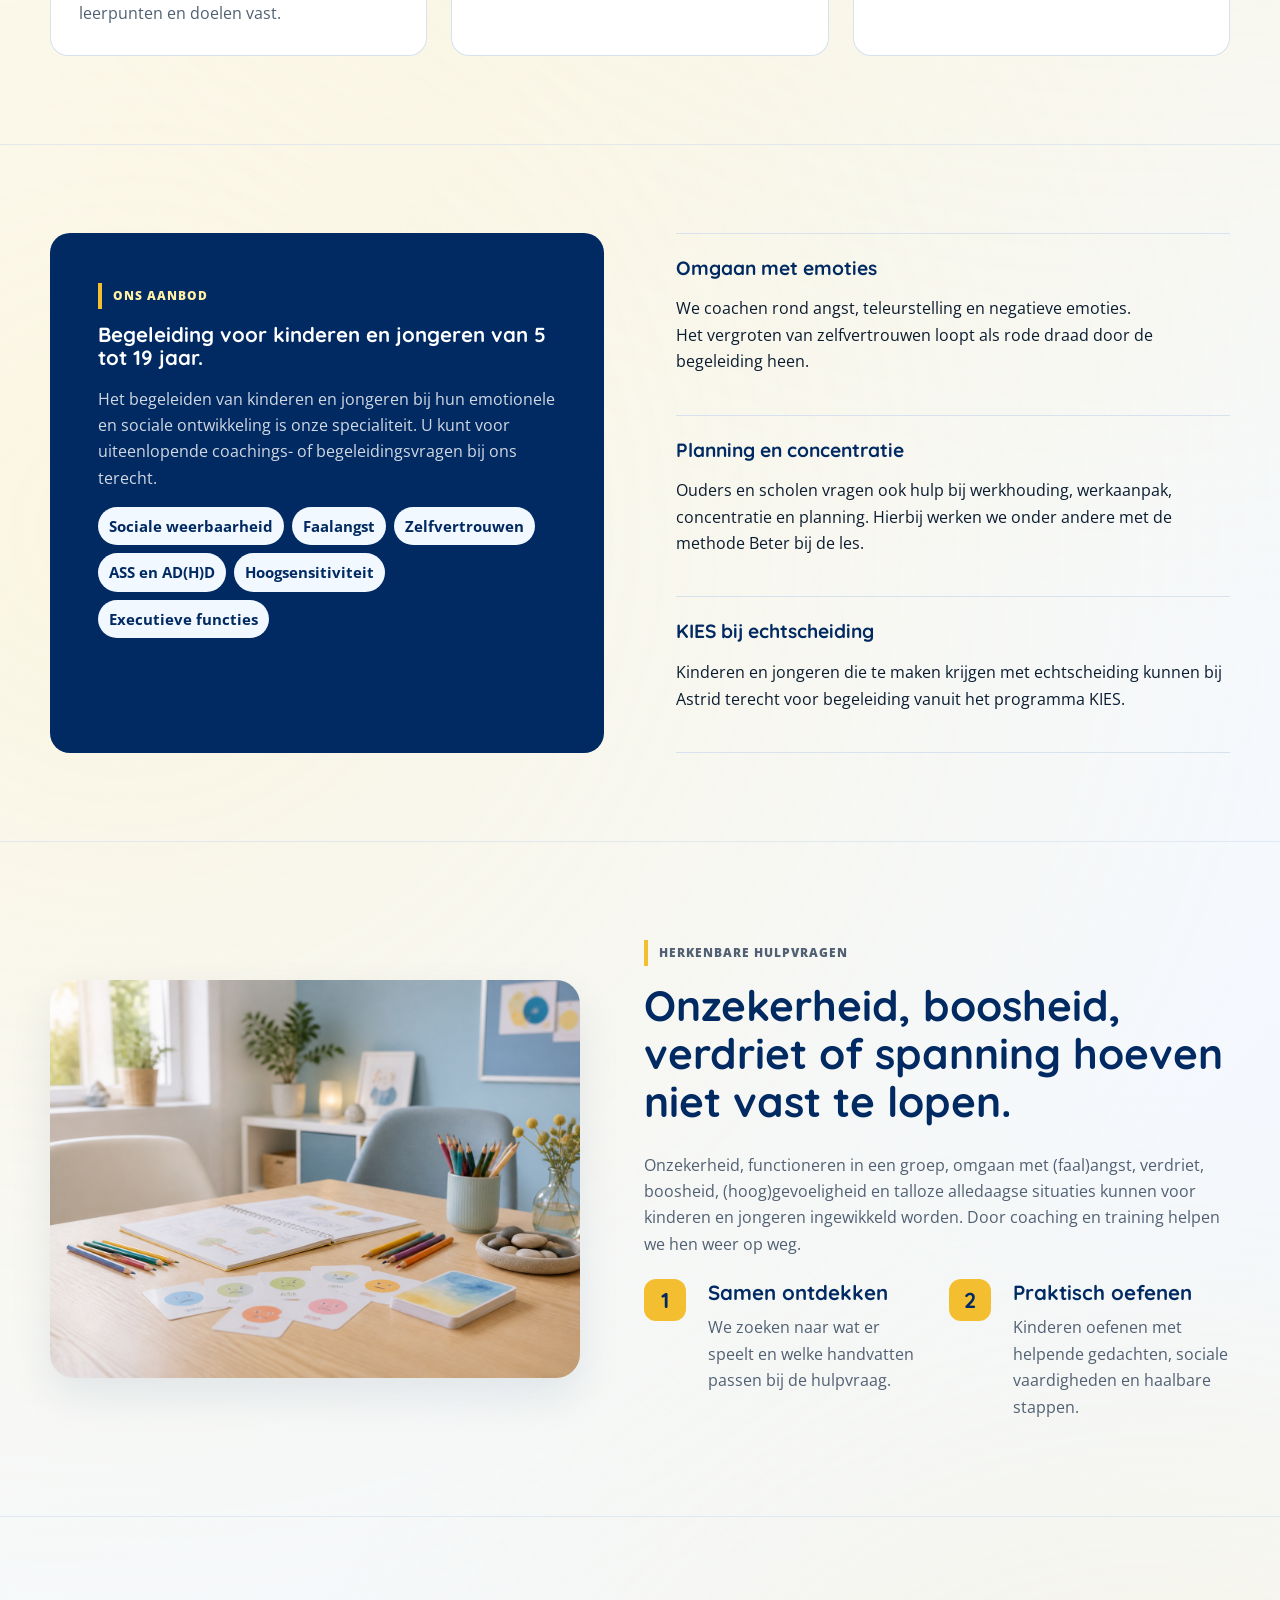
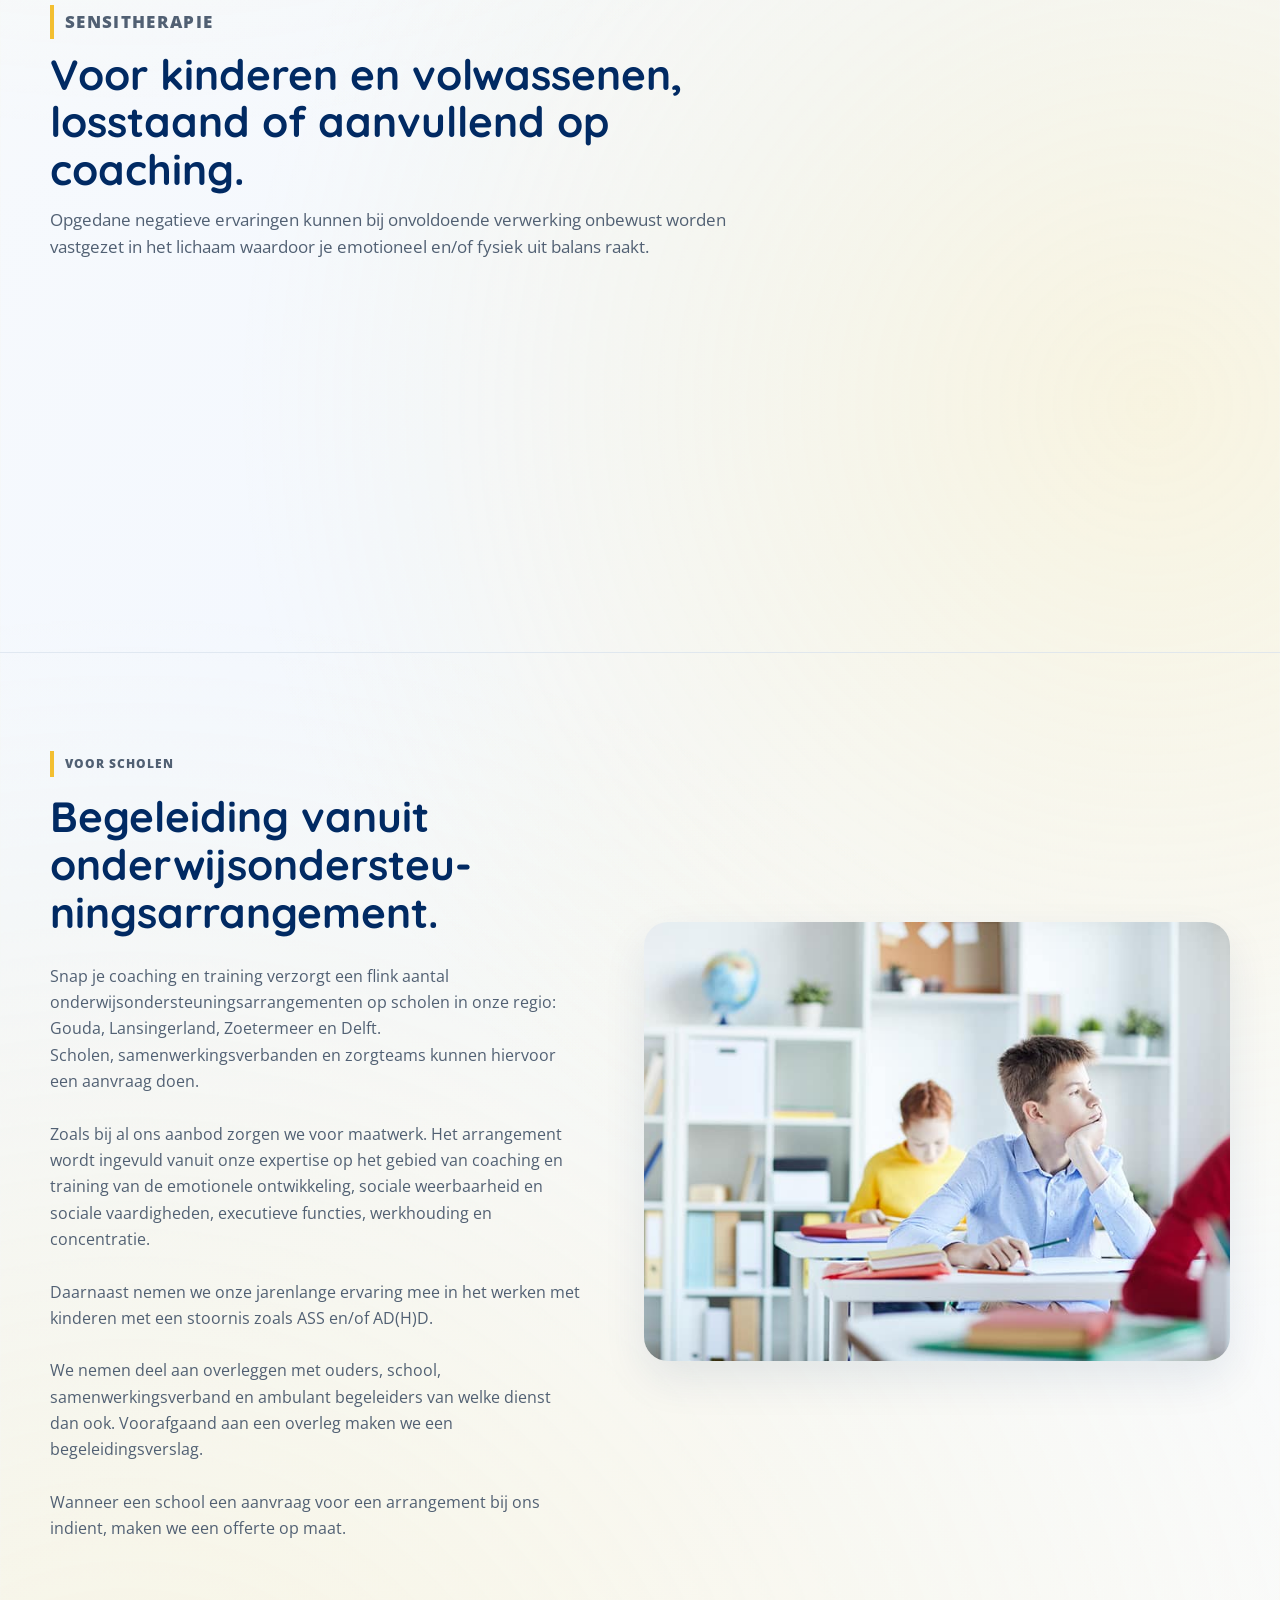
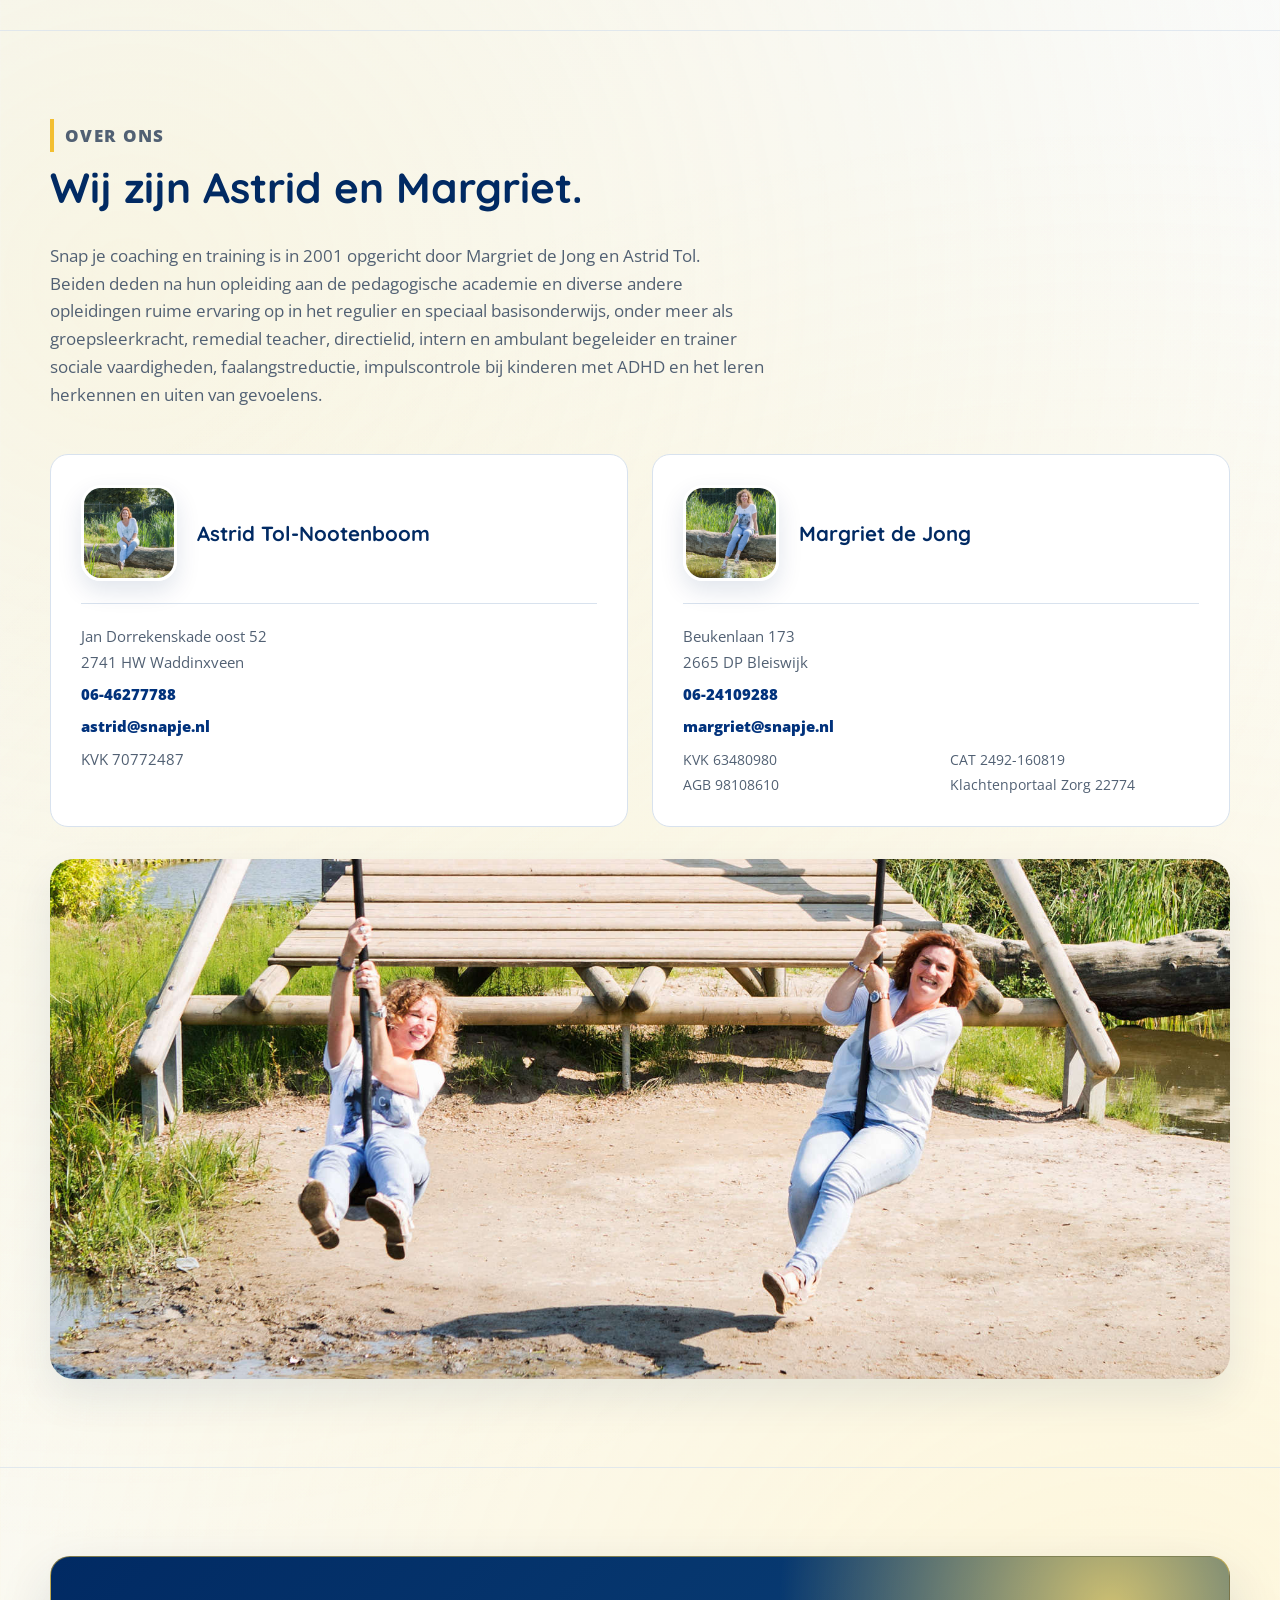
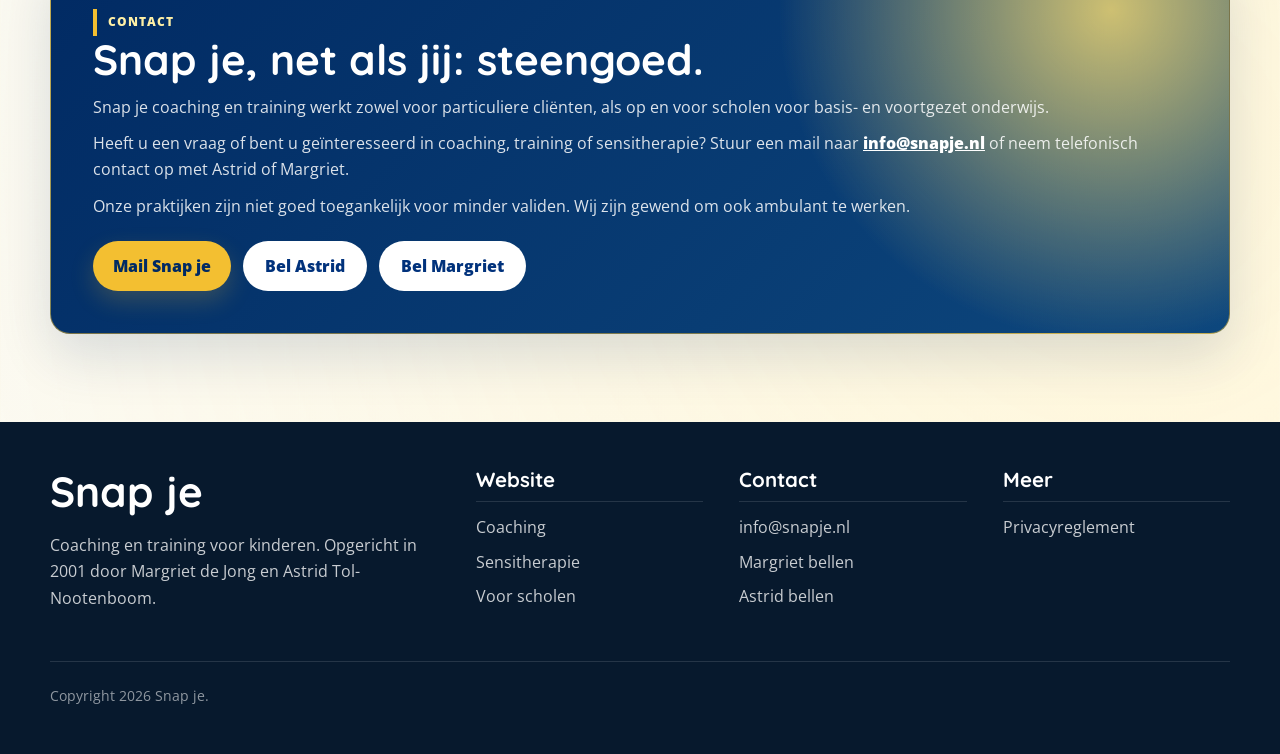
==== commit 38fab8fc: "Restore contact section and dynamic year" ====
--- a/index.html
+++ b/index.html
@@ -258,3 +258,42 @@
               <a class="button secondary" href="tel:+31624109288">Bel Margriet</a>
             </div>
           </article>
+        </div>
+      </section>
+    </main>
+
+    <footer class="site-footer">
+      <div class="container footer-grid">
+        <div>
+          <h2>Snap je</h2>
+          <p>Coaching en training voor kinderen. Opgericht in 2001 door Margriet de Jong en Astrid Tol-Nootenboom.</p>
+        </div>
+        <div>
+          <h3>Website</h3>
+          <ul>
+            <li><a href="#coaching">Coaching</a></li>
+            <li><a href="#sensitherapie">Sensitherapie</a></li>
+            <li><a href="#scholen">Voor scholen</a></li>
+          </ul>
+        </div>
+        <div>
+          <h3>Contact</h3>
+          <ul>
+            <li><a href="mailto:info@snapje.nl">info@snapje.nl</a></li>
+            <li><a href="tel:+31624109288">Margriet bellen</a></li>
+            <li><a href="tel:+31646277788">Astrid bellen</a></li>
+          </ul>
+        </div>
+        <div>
+          <h3>Meer</h3>
+          <ul>
+            <li><a href="privacy.html">Privacyreglement</a></li>
+          </ul>
+        </div>
+      </div>
+      <div class="container subfooter">Copyright <span data-current-year>2026</span> Snap je.</div>
+    </footer>
+
+    <script src="script.js"></script>
+  </body>
+</html>
--- a/styles.css
+++ b/styles.css
@@ -786,8 +786,7 @@
 }
 
 .contact-wrap-single {
-  grid-template-columns: minmax(0, 820px);
-  justify-content: center;
+  grid-template-columns: minmax(0, 1fr);
 }
 
 .contact-card {
